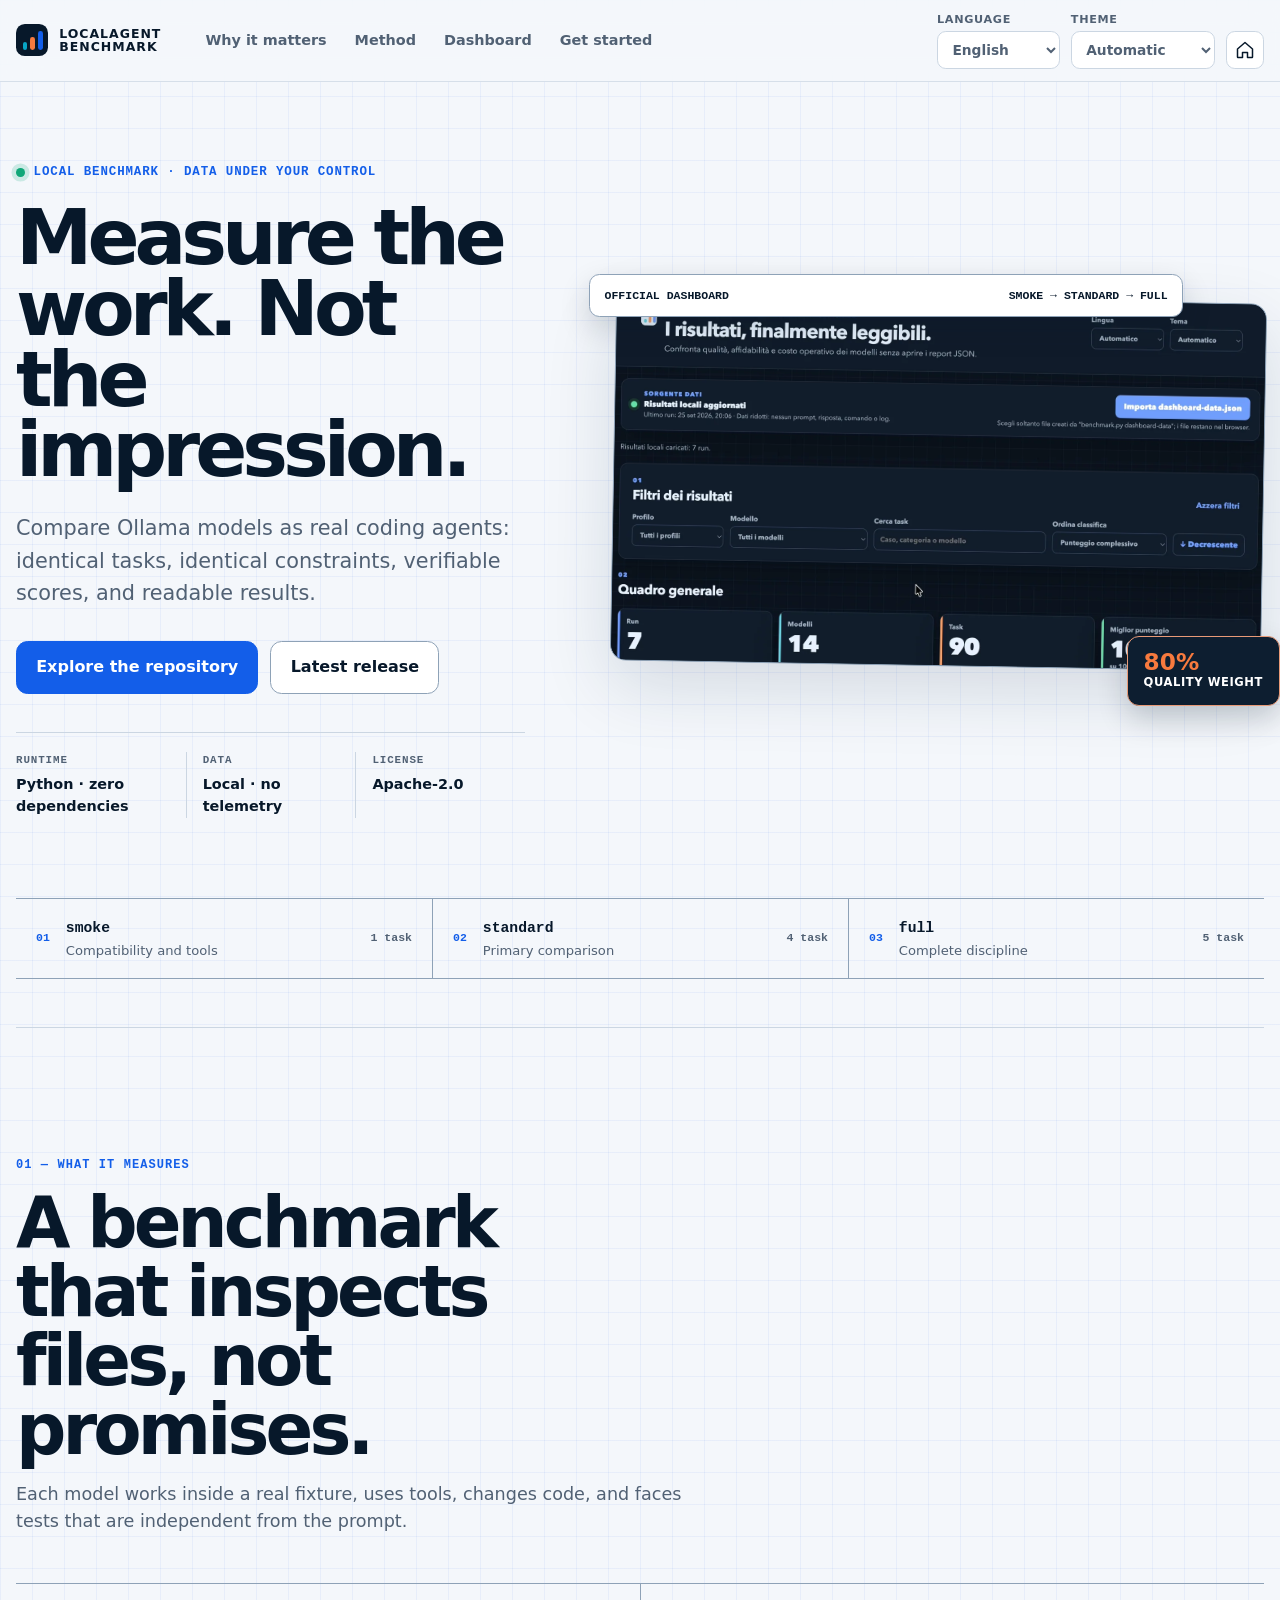
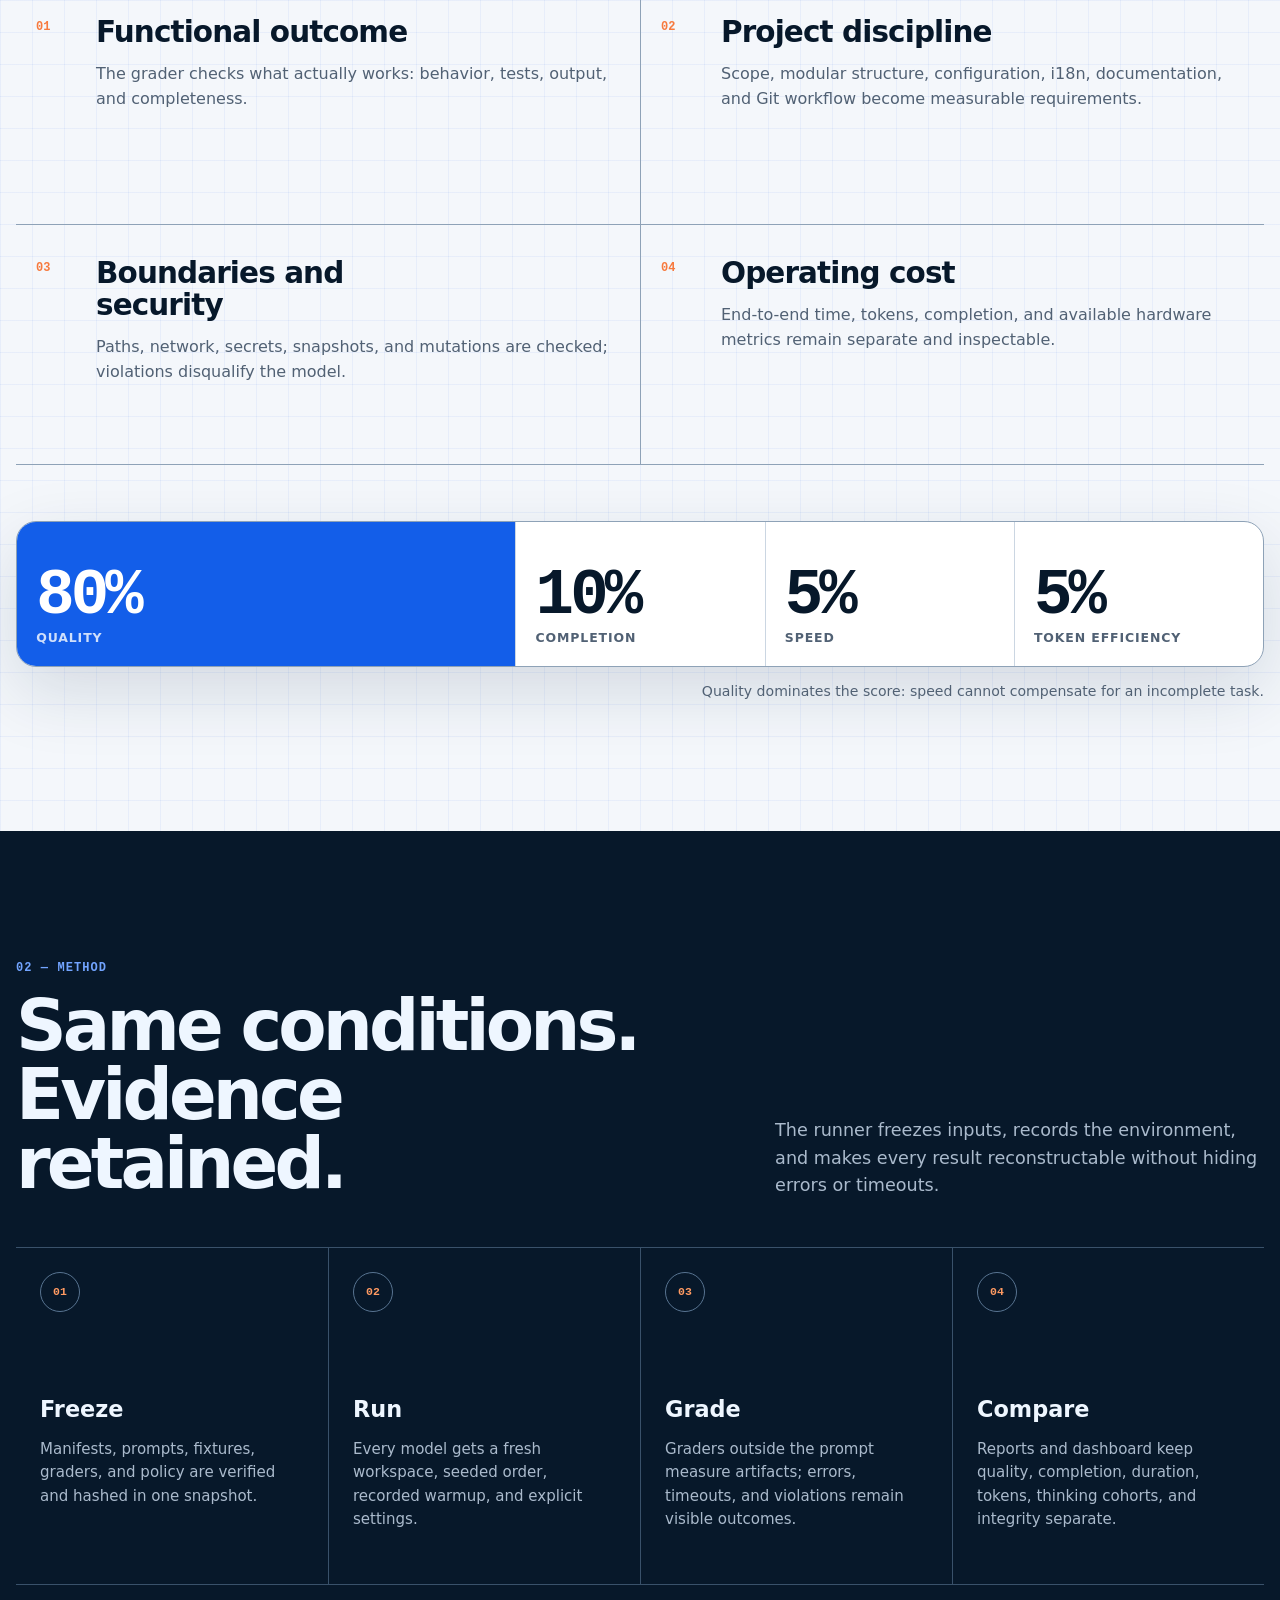
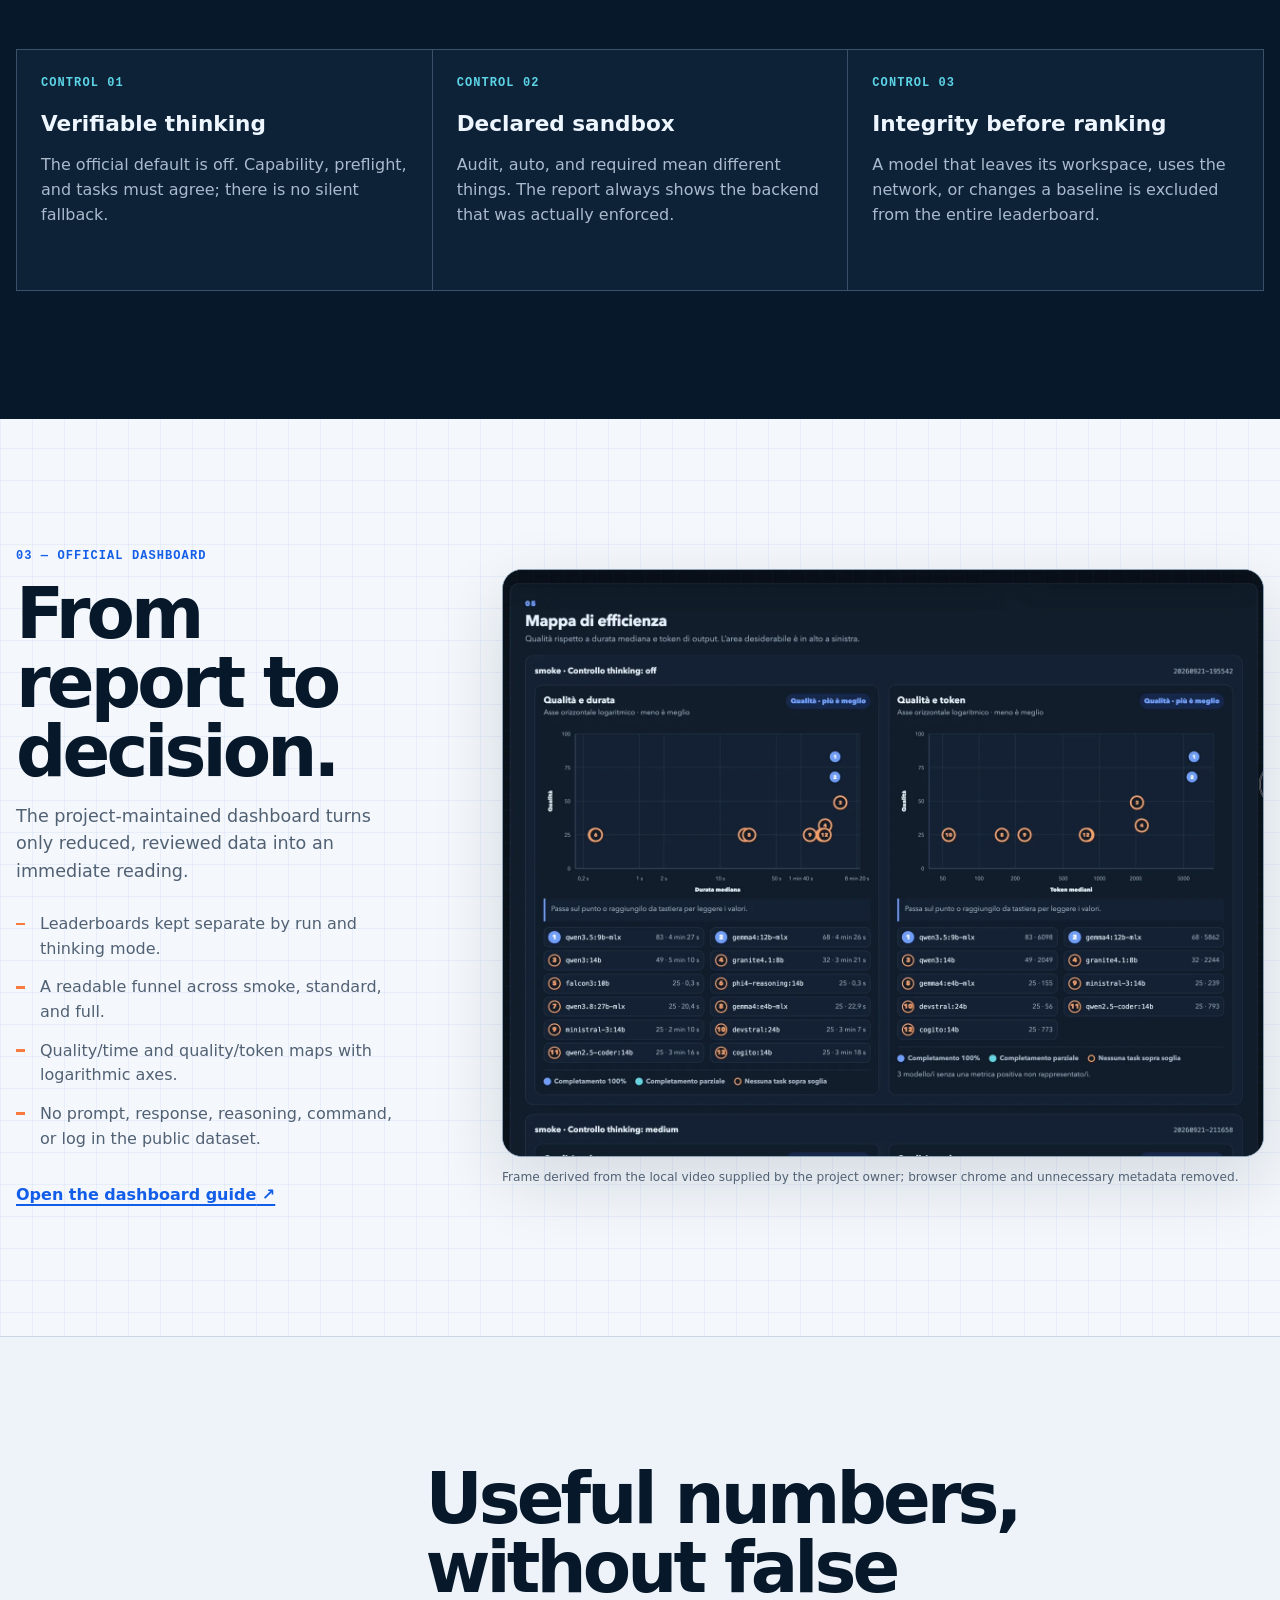
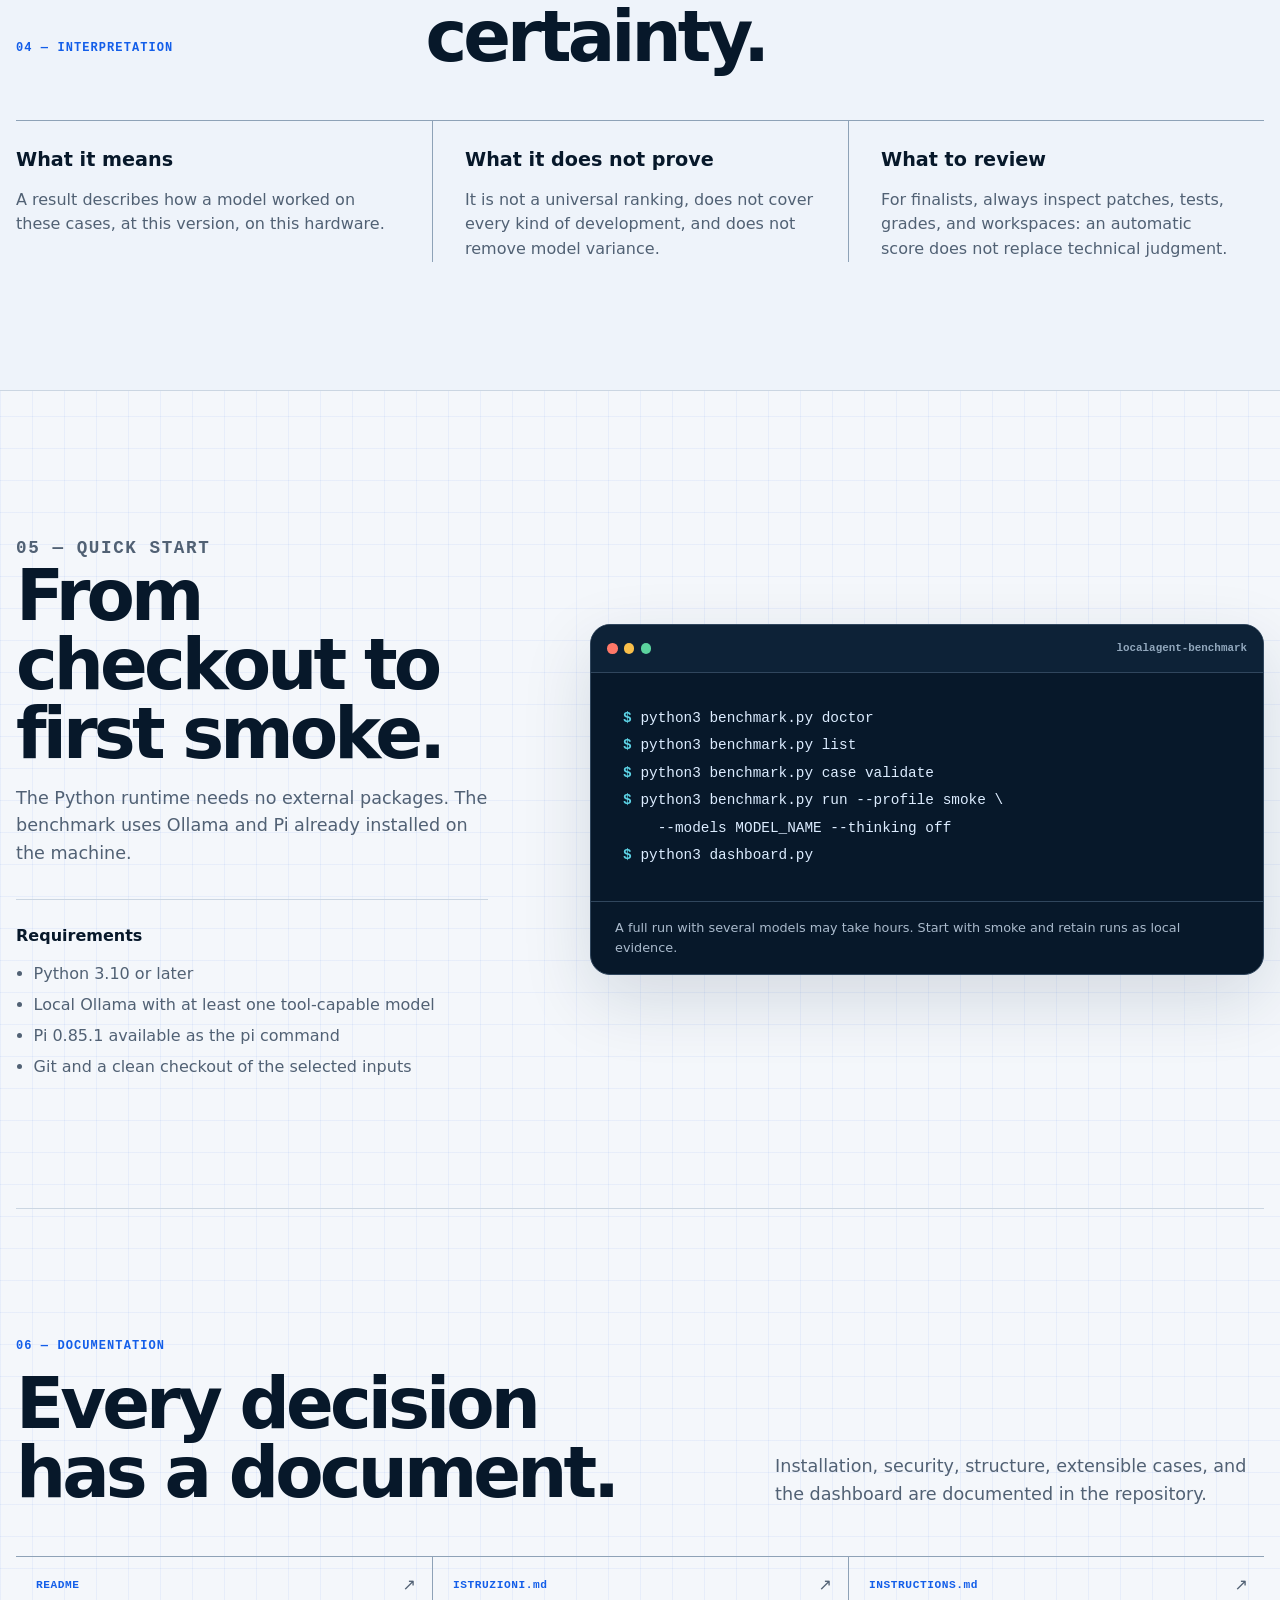
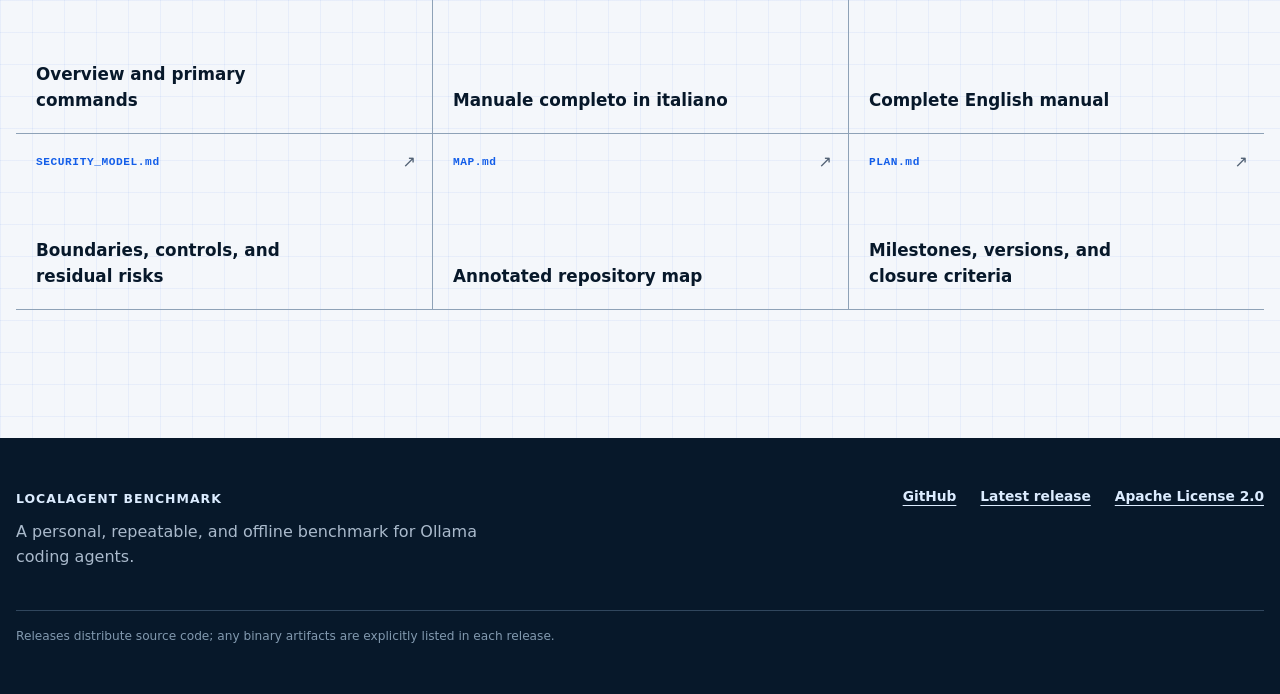
==== site/index.html @ 56c4a604 "feat: add bilingual project landing page" ====
<!doctype html>
<html lang="en" data-theme="light">
  <head>
    <meta charset="utf-8">
    <meta name="viewport" content="width=device-width, initial-scale=1">
    <meta http-equiv="Content-Security-Policy" content="default-src 'self'; script-src 'self'; style-src 'self'; img-src 'self' data:; font-src 'self'; connect-src 'none'; object-src 'none'; base-uri 'self'; form-action 'none'">
    <meta name="description" content="LocalAgent Benchmark compares local Ollama coding agents through reproducible, inspectable tasks." data-i18n-content="meta_description">
    <meta name="theme-color" content="#f4f7fb" media="(prefers-color-scheme: light)">
    <meta name="theme-color" content="#061321" media="(prefers-color-scheme: dark)">
    <meta property="og:type" content="website">
    <meta property="og:title" content="LocalAgent Benchmark">
    <meta property="og:description" content="A personal, repeatable and offline benchmark for local coding agents." data-i18n-content="meta_description">
    <meta property="og:url" content="https://gloutchov.github.io/LocalAgentBenchmark/">
    <meta name="twitter:card" content="summary">
    <meta name="twitter:title" content="LocalAgent Benchmark">
    <meta name="twitter:description" content="A personal, repeatable and offline benchmark for local coding agents." data-i18n-content="meta_description">
    <link rel="canonical" href="https://gloutchov.github.io/LocalAgentBenchmark/">
    <link rel="icon" href="assets/favicon.svg" type="image/svg+xml">
    <script src="js/theme-bootstrap.js"></script>
    <link rel="stylesheet" href="css/styles.css">
    <title>LocalAgent Benchmark</title>
  </head>
  <body>
    <a class="skip-link" href="#main" data-i18n="skip"></a>

    <header class="site-header" data-site-header>
      <a class="brand" href="#top" aria-label="LocalAgent Benchmark">
        <span class="brand-mark" aria-hidden="true"><i></i><i></i><i></i></span>
        <span class="brand-name">LocalAgent<br>Benchmark</span>
      </a>

      <button class="menu-toggle" type="button" aria-expanded="false" aria-controls="site-navigation" data-menu-toggle data-i18n-aria-label="menu_open">
        <span></span><span></span><span></span>
      </button>

      <div class="header-panel" id="site-navigation" data-header-panel>
        <nav class="primary-nav" aria-label="Primary" data-i18n-aria-label="nav_label">
          <a href="#why" data-i18n="nav_why"></a>
          <a href="#method" data-i18n="nav_method"></a>
          <a href="#dashboard" data-i18n="nav_dashboard"></a>
          <a href="#start" data-i18n="nav_start"></a>
        </nav>

        <div class="header-tools">
          <label class="compact-control">
            <span data-i18n="language"></span>
            <select data-language-select></select>
          </label>
          <label class="compact-control">
            <span data-i18n="theme"></span>
            <select data-theme-select></select>
          </label>
          <a class="home-link" href="https://glaucosilvestri.it" rel="noreferrer" data-i18n-aria-label="personal_site">
            <svg viewBox="0 0 24 24" aria-hidden="true">
              <path d="M3 10.8 12 3l9 7.8v9.7a.5.5 0 0 1-.5.5H15v-6H9v6H3.5a.5.5 0 0 1-.5-.5Z" fill="none" stroke="currentColor" stroke-width="1.8" stroke-linejoin="round"/>
            </svg>
          </a>
        </div>
      </div>
    </header>

    <main id="main">
      <section class="hero" id="top">
        <div class="hero-copy">
          <p class="eyebrow"><span class="status-dot"></span><span data-i18n="hero_eyebrow"></span></p>
          <h1 data-i18n="hero_title"></h1>
          <p class="hero-lede" data-i18n="hero_lede"></p>
          <div class="hero-actions">
            <a class="button button-primary" href="https://github.com/gloutchov/LocalAgentBenchmark" rel="noreferrer" data-i18n="cta_repository"></a>
            <a class="button button-secondary" href="https://github.com/gloutchov/LocalAgentBenchmark/releases/latest" rel="noreferrer" data-i18n="cta_release"></a>
          </div>
          <dl class="hero-facts">
            <div><dt data-i18n="fact_runtime_label"></dt><dd data-i18n="fact_runtime_value"></dd></div>
            <div><dt data-i18n="fact_data_label"></dt><dd data-i18n="fact_data_value"></dd></div>
            <div><dt data-i18n="fact_license_label"></dt><dd>Apache-2.0</dd></div>
          </dl>
        </div>

        <div class="hero-visual">
          <div class="visual-caption" aria-hidden="true">
            <span data-i18n="visual_live"></span>
            <span>smoke → standard → full</span>
          </div>
          <picture>
            <source srcset="assets/dashboard-overview.webp" type="image/webp">
            <img src="assets/dashboard-overview.png" width="1600" height="902" fetchpriority="high" data-i18n-alt="overview_alt">
          </picture>
          <div class="visual-score" aria-hidden="true"><strong>80%</strong><span data-i18n="visual_quality"></span></div>
        </div>

        <ol class="profile-rail" aria-label="Benchmark profiles" data-i18n-aria-label="profiles_label">
          <li>
            <span class="rail-index">01</span>
            <div><strong>smoke</strong><p data-i18n="smoke_short"></p></div>
            <span class="rail-meta">1 task</span>
          </li>
          <li>
            <span class="rail-index">02</span>
            <div><strong>standard</strong><p data-i18n="standard_short"></p></div>
            <span class="rail-meta">4 task</span>
          </li>
          <li>
            <span class="rail-index">03</span>
            <div><strong>full</strong><p data-i18n="full_short"></p></div>
            <span class="rail-meta">5 task</span>
          </li>
        </ol>
      </section>

      <section class="section section-measure" id="why">
        <div class="section-heading">
          <p class="section-index">01 — <span data-i18n="why_index"></span></p>
          <h2 data-i18n="why_title"></h2>
          <p data-i18n="why_intro"></p>
        </div>

        <div class="measure-grid">
          <article>
            <span class="measure-number">01</span>
            <h3 data-i18n="measure_function_title"></h3>
            <p data-i18n="measure_function_text"></p>
          </article>
          <article>
            <span class="measure-number">02</span>
            <h3 data-i18n="measure_discipline_title"></h3>
            <p data-i18n="measure_discipline_text"></p>
          </article>
          <article>
            <span class="measure-number">03</span>
            <h3 data-i18n="measure_security_title"></h3>
            <p data-i18n="measure_security_text"></p>
          </article>
          <article>
            <span class="measure-number">04</span>
            <h3 data-i18n="measure_cost_title"></h3>
            <p data-i18n="measure_cost_text"></p>
          </article>
        </div>

        <div class="score-formula" aria-label="Composite score formula" data-i18n-aria-label="score_formula_label">
          <div class="score-primary"><strong>80%</strong><span data-i18n="score_quality"></span></div>
          <div><strong>10%</strong><span data-i18n="score_completion"></span></div>
          <div><strong>5%</strong><span data-i18n="score_speed"></span></div>
          <div><strong>5%</strong><span data-i18n="score_tokens"></span></div>
        </div>
        <p class="formula-note" data-i18n="score_note"></p>
      </section>

      <section class="section section-method" id="method">
        <div class="section-heading heading-split">
          <div>
            <p class="section-index">02 — <span data-i18n="method_index"></span></p>
            <h2 data-i18n="method_title"></h2>
          </div>
          <p data-i18n="method_intro"></p>
        </div>

        <ol class="method-steps">
          <li>
            <span>01</span>
            <div><h3 data-i18n="method_snapshot_title"></h3><p data-i18n="method_snapshot_text"></p></div>
          </li>
          <li>
            <span>02</span>
            <div><h3 data-i18n="method_run_title"></h3><p data-i18n="method_run_text"></p></div>
          </li>
          <li>
            <span>03</span>
            <div><h3 data-i18n="method_grade_title"></h3><p data-i18n="method_grade_text"></p></div>
          </li>
          <li>
            <span>04</span>
            <div><h3 data-i18n="method_read_title"></h3><p data-i18n="method_read_text"></p></div>
          </li>
        </ol>

        <div class="control-band">
          <div>
            <p class="micro-label" data-i18n="control_thinking_label"></p>
            <h3 data-i18n="control_thinking_title"></h3>
            <p data-i18n="control_thinking_text"></p>
          </div>
          <div>
            <p class="micro-label" data-i18n="control_sandbox_label"></p>
            <h3 data-i18n="control_sandbox_title"></h3>
            <p data-i18n="control_sandbox_text"></p>
          </div>
          <div>
            <p class="micro-label" data-i18n="control_integrity_label"></p>
            <h3 data-i18n="control_integrity_title"></h3>
            <p data-i18n="control_integrity_text"></p>
          </div>
        </div>
      </section>

      <section class="section section-dashboard" id="dashboard">
        <div class="dashboard-copy">
          <p class="section-index">03 — <span data-i18n="dashboard_index"></span></p>
          <h2 data-i18n="dashboard_title"></h2>
          <p class="dashboard-intro" data-i18n="dashboard_intro"></p>
          <ul class="plain-list">
            <li data-i18n="dashboard_point_rank"></li>
            <li data-i18n="dashboard_point_funnel"></li>
            <li data-i18n="dashboard_point_map"></li>
            <li data-i18n="dashboard_point_privacy"></li>
          </ul>
          <a class="text-link" href="https://github.com/gloutchov/LocalAgentBenchmark/blob/main/QUICK-START_Dashboard.md" rel="noreferrer"><span data-i18n="dashboard_guide"></span><span aria-hidden="true"> ↗</span></a>
        </div>
        <figure class="dashboard-figure">
          <picture>
            <source srcset="assets/dashboard-efficiency.webp" type="image/webp">
            <img src="assets/dashboard-efficiency.png" width="1600" height="1234" loading="lazy" data-i18n-alt="efficiency_alt">
          </picture>
          <figcaption data-i18n="dashboard_caption"></figcaption>
        </figure>
      </section>

      <section class="section section-limits">
        <div>
          <p class="section-index">04 — <span data-i18n="limits_index"></span></p>
          <h2 data-i18n="limits_title"></h2>
        </div>
        <div class="limits-grid">
          <div>
            <h3 data-i18n="limits_means_title"></h3>
            <p data-i18n="limits_means_text"></p>
          </div>
          <div>
            <h3 data-i18n="limits_not_title"></h3>
            <p data-i18n="limits_not_text"></p>
          </div>
          <div>
            <h3 data-i18n="limits_review_title"></h3>
            <p data-i18n="limits_review_text"></p>
          </div>
        </div>
      </section>

      <section class="section section-start" id="start">
        <div class="start-copy">
          <p class="section-index">05 — <span data-i18n="start_index"></span></p>
          <h2 data-i18n="start_title"></h2>
          <p data-i18n="start_intro"></p>
          <div class="requirements">
            <h3 data-i18n="requirements_title"></h3>
            <ul>
              <li data-i18n="requirement_python"></li>
              <li data-i18n="requirement_ollama"></li>
              <li data-i18n="requirement_pi"></li>
              <li data-i18n="requirement_git"></li>
            </ul>
          </div>
        </div>

        <div class="terminal-panel" aria-label="Quick start commands" data-i18n-aria-label="quick_commands_label">
          <div class="terminal-bar"><span></span><span></span><span></span><strong>localagent-benchmark</strong></div>
          <pre><code><span class="prompt">$</span> python3 benchmark.py doctor
<span class="prompt">$</span> python3 benchmark.py list
<span class="prompt">$</span> python3 benchmark.py case validate
<span class="prompt">$</span> python3 benchmark.py run --profile smoke \
    --models MODEL_NAME --thinking off
<span class="prompt">$</span> python3 dashboard.py</code></pre>
          <p data-i18n="terminal_note"></p>
        </div>
      </section>

      <section class="section section-docs" id="docs">
        <div class="section-heading heading-split">
          <div>
            <p class="section-index">06 — <span data-i18n="docs_index"></span></p>
            <h2 data-i18n="docs_title"></h2>
          </div>
          <p data-i18n="docs_intro"></p>
        </div>
        <div class="docs-grid">
          <a href="https://github.com/gloutchov/LocalAgentBenchmark/blob/main/README.md" rel="noreferrer"><span>README</span><strong data-i18n="docs_overview"></strong><i aria-hidden="true">↗</i></a>
          <a href="https://github.com/gloutchov/LocalAgentBenchmark/blob/main/ISTRUZIONI.md" rel="noreferrer"><span>ISTRUZIONI.md</span><strong data-i18n="docs_manual_it"></strong><i aria-hidden="true">↗</i></a>
          <a href="https://github.com/gloutchov/LocalAgentBenchmark/blob/main/INSTRUCTIONS.md" rel="noreferrer"><span>INSTRUCTIONS.md</span><strong data-i18n="docs_manual_en"></strong><i aria-hidden="true">↗</i></a>
          <a href="https://github.com/gloutchov/LocalAgentBenchmark/blob/main/SECURITY_MODEL.md" rel="noreferrer"><span>SECURITY_MODEL.md</span><strong data-i18n="docs_security"></strong><i aria-hidden="true">↗</i></a>
          <a href="https://github.com/gloutchov/LocalAgentBenchmark/blob/main/MAP.md" rel="noreferrer"><span>MAP.md</span><strong data-i18n="docs_map"></strong><i aria-hidden="true">↗</i></a>
          <a href="https://github.com/gloutchov/LocalAgentBenchmark/blob/main/PLAN.md" rel="noreferrer"><span>PLAN.md</span><strong data-i18n="docs_plan"></strong><i aria-hidden="true">↗</i></a>
        </div>
      </section>
    </main>

    <footer class="site-footer">
      <div class="footer-main">
        <div>
          <span class="brand-name">LocalAgent Benchmark</span>
          <p data-i18n="footer_text"></p>
        </div>
        <div class="footer-actions">
          <a href="https://github.com/gloutchov/LocalAgentBenchmark" rel="noreferrer">GitHub</a>
          <a href="https://github.com/gloutchov/LocalAgentBenchmark/releases/latest" rel="noreferrer" data-i18n="footer_release"></a>
          <a href="https://github.com/gloutchov/LocalAgentBenchmark/blob/main/LICENSE" rel="noreferrer">Apache License 2.0</a>
        </div>
      </div>
      <p class="release-note" data-i18n="release_note"></p>
    </footer>
    </main>

    <script src="js/i18n.js" defer></script>
    <script src="js/preferences.js" defer></script>
    <script src="js/app.js" defer></script>
  </body>
</html>
---- site/css/styles.css ----
:root {
  color-scheme: light;
  --bg: #f4f7fb;
  --surface: #ffffff;
  --surface-raised: #eef3fa;
  --ink: #07182a;
  --muted: #516174;
  --line: #cbd6e2;
  --line-strong: #8ea2b7;
  --blue: #135ee9;
  --blue-dark: #0b3f9f;
  --cyan: #08a5c6;
  --orange: #f77a3e;
  --green: #10a778;
  --shadow: 0 24px 70px rgba(16, 41, 69, 0.14);
  --page: min(100% - 2rem, 88rem);
  --radius: 1.25rem;
  --font-sans: "Avenir Next", "Segoe UI Variable", "Segoe UI", system-ui, sans-serif;
  --font-mono: "SFMono-Regular", Consolas, "Liberation Mono", monospace;
}

:root[data-theme="dark"] {
  color-scheme: dark;
  --bg: #061321;
  --surface: #0d1e30;
  --surface-raised: #11273d;
  --ink: #eef6ff;
  --muted: #a8b8c9;
  --line: #273e56;
  --line-strong: #496783;
  --blue: #6b9fff;
  --blue-dark: #9ebcff;
  --cyan: #5dd3e6;
  --orange: #ff9a62;
  --green: #64d7ae;
  --shadow: 0 24px 70px rgba(0, 0, 0, 0.3);
}

* { box-sizing: border-box; }

html {
  min-width: 20rem;
  scroll-behavior: smooth;
  scroll-padding-top: 6rem;
  background: var(--bg);
}

body {
  margin: 0;
  color: var(--ink);
  background:
    linear-gradient(color-mix(in srgb, var(--blue) 6%, transparent) 1px, transparent 1px),
    linear-gradient(90deg, color-mix(in srgb, var(--blue) 6%, transparent) 1px, transparent 1px),
    var(--bg);
  background-size: 32px 32px;
  font-family: var(--font-sans);
  font-size: 1rem;
  line-height: 1.55;
}

a { color: inherit; }
button, select { color: inherit; font: inherit; }
img { display: block; max-width: 100%; }

:focus-visible {
  outline: 3px solid var(--orange);
  outline-offset: 4px;
}

.skip-link {
  position: fixed;
  z-index: 100;
  top: 0;
  left: 1rem;
  padding: 0.75rem 1rem;
  transform: translateY(-140%);
  border-radius: 0 0 0.6rem 0.6rem;
  color: #fff;
  background: #07182a;
  font-weight: 800;
}

.skip-link:focus { transform: translateY(0); }

.site-header {
  position: sticky;
  z-index: 50;
  top: 0;
  display: flex;
  align-items: center;
  gap: 2rem;
  width: 100%;
  min-height: 5rem;
  padding: 0.7rem max(1rem, calc((100% - 88rem) / 2));
  border-bottom: 1px solid color-mix(in srgb, var(--line) 72%, transparent);
  background: color-mix(in srgb, var(--bg) 88%, transparent);
  backdrop-filter: blur(18px);
}

.brand {
  display: inline-flex;
  align-items: center;
  gap: 0.7rem;
  flex: 0 0 auto;
  text-decoration: none;
}

.brand-mark {
  display: grid;
  grid-template-columns: repeat(3, 0.28rem);
  align-items: end;
  gap: 0.2rem;
  width: 2rem;
  height: 2rem;
  padding: 0.42rem;
  border-radius: 0.55rem;
  color: #fff;
  background: var(--ink);
}

:root[data-theme="dark"] .brand-mark { color: #07182a; background: var(--ink); }
.brand-mark i { display: block; border-radius: 0.15rem; background: var(--cyan); }
.brand-mark i:nth-child(1) { height: 38%; }
.brand-mark i:nth-child(2) { height: 68%; background: var(--orange); }
.brand-mark i:nth-child(3) { height: 100%; background: var(--blue); }

.brand-name {
  font-size: 0.78rem;
  font-weight: 900;
  letter-spacing: 0.08em;
  line-height: 1.08;
  text-transform: uppercase;
}

.header-panel {
  display: flex;
  align-items: center;
  justify-content: space-between;
  gap: 2rem;
  width: 100%;
}

.primary-nav { display: flex; align-items: center; gap: 0.25rem; }
.primary-nav a {
  padding: 0.65rem 0.75rem;
  border-radius: 0.55rem;
  color: var(--muted);
  font-size: 0.9rem;
  font-weight: 750;
  text-decoration: none;
}
.primary-nav a:hover, .primary-nav a[aria-current="true"] { color: var(--ink); background: var(--surface-raised); }

.header-tools { display: flex; align-items: end; gap: 0.65rem; }
.compact-control { display: grid; gap: 0.15rem; color: var(--muted); font-size: 0.7rem; font-weight: 800; letter-spacing: 0.06em; text-transform: uppercase; }
.compact-control select {
  min-height: 2.4rem;
  padding: 0.35rem 2rem 0.35rem 0.65rem;
  border: 1px solid var(--line);
  border-radius: 0.55rem;
  background: var(--surface);
  font-size: 0.86rem;
  font-weight: 700;
  text-transform: none;
}

.home-link {
  display: grid;
  place-items: center;
  width: 2.4rem;
  height: 2.4rem;
  border: 1px solid var(--line);
  border-radius: 0.55rem;
  background: var(--surface);
}
.home-link:hover { color: var(--blue); border-color: var(--blue); }
.home-link svg { width: 1.25rem; height: 1.25rem; }

.menu-toggle { display: none; }

main { overflow: hidden; }
.hero {
  display: grid;
  grid-template-columns: minmax(0, 0.86fr) minmax(30rem, 1.14fr);
  gap: clamp(2rem, 5vw, 5.5rem);
  width: var(--page);
  min-height: calc(100vh - 5rem);
  margin: 0 auto;
  padding: clamp(4rem, 9vh, 7.5rem) 0 3rem;
}

.hero-copy { align-self: center; }
.eyebrow {
  display: flex;
  align-items: center;
  gap: 0.55rem;
  margin: 0 0 1.35rem;
  color: var(--blue);
  font-family: var(--font-mono);
  font-size: 0.78rem;
  font-weight: 800;
  letter-spacing: 0.07em;
  text-transform: uppercase;
}
.status-dot { width: 0.55rem; height: 0.55rem; border-radius: 50%; background: var(--green); box-shadow: 0 0 0 0.28rem color-mix(in srgb, var(--green) 18%, transparent); }

h1 {
  max-width: 10ch;
  margin: 0;
  font-size: clamp(3.25rem, 6vw, 6.5rem);
  line-height: 0.92;
  letter-spacing: -0.065em;
}

.hero-lede {
  max-width: 37rem;
  margin: 1.65rem 0 0;
  color: var(--muted);
  font-size: clamp(1.08rem, 1.7vw, 1.3rem);
  line-height: 1.55;
}

.hero-actions { display: flex; flex-wrap: wrap; gap: 0.75rem; margin-top: 2rem; }
.button {
  display: inline-flex;
  align-items: center;
  justify-content: center;
  min-height: 3.25rem;
  padding: 0.8rem 1.2rem;
  border: 1px solid var(--line-strong);
  border-radius: 0.72rem;
  font-weight: 850;
  text-decoration: none;
}
.button-primary { color: #fff; border-color: var(--blue); background: var(--blue); }
.button-primary:hover { background: var(--blue-dark); }
.button-secondary { background: var(--surface); }
.button-secondary:hover { color: var(--blue); border-color: var(--blue); }

.hero-facts {
  display: grid;
  grid-template-columns: repeat(3, minmax(0, 1fr));
  gap: 0;
  margin: 2.4rem 0 0;
  padding: 1.2rem 0 0;
  border-top: 1px solid var(--line);
}
.hero-facts div { padding-right: 1rem; }
.hero-facts div + div { padding-left: 1rem; border-left: 1px solid var(--line); }
.hero-facts dt { margin-bottom: 0.25rem; color: var(--muted); font-family: var(--font-mono); font-size: 0.68rem; font-weight: 800; letter-spacing: 0.08em; text-transform: uppercase; }
.hero-facts dd { margin: 0; font-size: 0.9rem; font-weight: 750; }

.hero-visual {
  position: relative;
  align-self: center;
  min-width: 0;
  padding: 1.5rem 0 2.5rem 1.5rem;
}
.hero-visual::before {
  content: "";
  position: absolute;
  z-index: -1;
  inset: -2.5rem -16vw 0 20%;
  border-radius: 50% 0 0 50%;
  background: linear-gradient(135deg, color-mix(in srgb, var(--blue) 24%, transparent), color-mix(in srgb, var(--cyan) 10%, transparent) 46%, transparent 72%);
}
.hero-visual picture { display: block; overflow: hidden; border: 1px solid var(--line-strong); border-radius: 1rem; background: #081725; box-shadow: var(--shadow); transform: rotate(1deg); }
.hero-visual img { width: 100%; height: auto; }
.visual-caption {
  position: absolute;
  z-index: 2;
  top: 0;
  left: 0;
  display: flex;
  justify-content: space-between;
  gap: 1rem;
  width: min(88%, 40rem);
  padding: 0.72rem 0.9rem;
  border: 1px solid var(--line-strong);
  border-radius: 0.65rem;
  color: var(--ink);
  background: var(--surface);
  box-shadow: 0 12px 30px rgba(7, 24, 42, 0.16);
  font-family: var(--font-mono);
  font-size: 0.72rem;
  font-weight: 800;
  text-transform: uppercase;
}
.visual-score {
  position: absolute;
  right: -1rem;
  bottom: 0;
  display: grid;
  padding: 0.85rem 1rem;
  border: 1px solid color-mix(in srgb, var(--orange) 65%, var(--line));
  border-radius: 0.75rem;
  color: #fff;
  background: #0d1e30;
  box-shadow: 0 12px 30px rgba(7, 24, 42, 0.2);
}
.visual-score strong { color: var(--orange); font-size: 1.45rem; line-height: 1; }
.visual-score span { font-size: 0.72rem; font-weight: 800; letter-spacing: 0.05em; text-transform: uppercase; }

.profile-rail {
  grid-column: 1 / -1;
  display: grid;
  grid-template-columns: repeat(3, 1fr);
  margin: 1rem 0 0;
  padding: 0;
  border-top: 1px solid var(--line-strong);
  border-bottom: 1px solid var(--line-strong);
  list-style: none;
}
.profile-rail li { display: grid; grid-template-columns: auto 1fr auto; align-items: center; gap: 1rem; min-width: 0; padding: 1rem 1.25rem; }
.profile-rail li + li { border-left: 1px solid var(--line-strong); }
.rail-index, .rail-meta { color: var(--blue); font-family: var(--font-mono); font-size: 0.72rem; font-weight: 800; }
.profile-rail strong { font-family: var(--font-mono); font-size: 0.92rem; }
.profile-rail p { margin: 0.12rem 0 0; overflow: hidden; color: var(--muted); font-size: 0.82rem; text-overflow: ellipsis; white-space: nowrap; }
.rail-meta { color: var(--muted); white-space: nowrap; }

.section {
  width: var(--page);
  margin: 0 auto;
  padding: clamp(5.5rem, 10vw, 9rem) 0;
}

.section-heading { max-width: 58rem; margin-bottom: 3rem; }
.section-heading h2,
.dashboard-copy h2,
.section-limits h2,
.start-copy h2 {
  max-width: 13ch;
  margin: 0;
  font-size: clamp(2.6rem, 5.5vw, 5.5rem);
  line-height: 0.98;
  letter-spacing: -0.055em;
}
.section-heading > p:last-child,
.heading-split > p,
.dashboard-intro,
.start-copy > p {
  max-width: 44rem;
  margin: 1rem 0 0;
  color: var(--muted);
  font-size: 1.1rem;
}
.section-index,
.micro-label {
  margin: 0 0 0.9rem;
  color: var(--blue);
  font-family: var(--font-mono);
  font-size: 0.75rem;
  font-weight: 850;
  letter-spacing: 0.09em;
  text-transform: uppercase;
}
.heading-split { display: grid; grid-template-columns: minmax(0, 0.8fr) minmax(18rem, 0.55fr); align-items: end; gap: 3rem; max-width: none; }
.heading-split > p { margin-bottom: 0.45rem; }

.section-measure { border-top: 1px solid var(--line); }
.measure-grid { display: grid; grid-template-columns: repeat(2, 1fr); border-top: 1px solid var(--line-strong); border-bottom: 1px solid var(--line-strong); }
.measure-grid article { position: relative; min-height: 15rem; padding: 2rem 2rem 2rem 5rem; }
.measure-grid article:nth-child(even) { border-left: 1px solid var(--line-strong); }
.measure-grid article:nth-child(n + 3) { border-top: 1px solid var(--line-strong); }
.measure-number { position: absolute; top: 2.15rem; left: 1.25rem; color: var(--orange); font-family: var(--font-mono); font-size: 0.75rem; font-weight: 900; }
.measure-grid h3 { max-width: 18ch; margin: 0 0 0.85rem; font-size: clamp(1.4rem, 2.3vw, 2.2rem); line-height: 1.1; letter-spacing: -0.03em; }
.measure-grid p { max-width: 35rem; margin: 0; color: var(--muted); }

.score-formula { display: grid; grid-template-columns: 2fr repeat(3, 1fr); margin-top: 3.5rem; overflow: hidden; border: 1px solid var(--line-strong); border-radius: var(--radius); background: var(--surface); box-shadow: var(--shadow); }
.score-formula div { display: grid; align-content: end; min-height: 9rem; padding: 1.2rem; }
.score-formula div + div { border-left: 1px solid var(--line); }
.score-formula strong { display: block; font-family: var(--font-mono); font-size: clamp(2rem, 5vw, 4.7rem); line-height: 1; letter-spacing: -0.06em; }
.score-formula span { color: var(--muted); font-size: 0.78rem; font-weight: 850; letter-spacing: 0.07em; text-transform: uppercase; }
.score-formula .score-primary { color: #fff; background: var(--blue); }
.score-formula .score-primary span { color: rgba(255, 255, 255, 0.8); }
.formula-note { margin: 0.9rem 0 0; color: var(--muted); font-size: 0.88rem; text-align: right; }

.section-method { width: 100%; padding-right: max(1rem, calc((100% - 88rem) / 2)); padding-left: max(1rem, calc((100% - 88rem) / 2)); color: #eef6ff; background: #07182a; }
.section-method .section-heading > p,
.section-method .heading-split > p { color: #aabacc; }
.section-method .section-index { color: #72a4ff; }
.method-steps { display: grid; grid-template-columns: repeat(4, 1fr); margin: 0; padding: 0; border-top: 1px solid #39516a; border-bottom: 1px solid #39516a; list-style: none; }
.method-steps li { min-height: 21rem; padding: 1.5rem; }
.method-steps li + li { border-left: 1px solid #39516a; }
.method-steps > li > span { display: inline-grid; place-items: center; width: 2.5rem; height: 2.5rem; margin-bottom: 5rem; border: 1px solid #587491; border-radius: 50%; color: #ff9a62; font-family: var(--font-mono); font-size: 0.72rem; font-weight: 900; }
.method-steps h3 { margin: 0 0 0.7rem; font-size: 1.4rem; }
.method-steps p { margin: 0; color: #aabacc; font-size: 0.94rem; }
.control-band { display: grid; grid-template-columns: repeat(3, 1fr); gap: 1px; margin-top: 4rem; border: 1px solid #39516a; background: #39516a; }
.control-band > div { min-height: 15rem; padding: 1.5rem; background: #0d2237; }
.control-band .micro-label { color: #5dd3e6; }
.control-band h3 { margin: 0 0 0.8rem; font-size: 1.35rem; }
.control-band p:last-child { margin: 0; color: #aabacc; }

.section-dashboard { display: grid; grid-template-columns: minmax(18rem, 0.52fr) minmax(0, 1fr); align-items: center; gap: clamp(2.5rem, 7vw, 7rem); }
.dashboard-copy { position: sticky; top: 8rem; align-self: start; }
.dashboard-intro { margin-bottom: 1.7rem; }
.plain-list { display: grid; gap: 0.85rem; margin: 0 0 2rem; padding: 0; list-style: none; }
.plain-list li { position: relative; padding-left: 1.5rem; color: var(--muted); }
.plain-list li::before { content: ""; position: absolute; top: 0.65em; left: 0; width: 0.55rem; height: 0.18rem; background: var(--orange); }
.text-link { display: inline-block; color: var(--blue); font-weight: 850; text-decoration-thickness: 2px; text-underline-offset: 0.25rem; }
.dashboard-figure { margin: 0; }
.dashboard-figure picture { display: block; overflow: hidden; border: 1px solid var(--line-strong); border-radius: var(--radius); background: #07182a; box-shadow: var(--shadow); }
.dashboard-figure img { width: 100%; height: auto; }
.dashboard-figure figcaption { margin-top: 0.7rem; color: var(--muted); font-size: 0.76rem; }

.section-limits { width: 100%; padding-right: max(1rem, calc((100% - 88rem) / 2)); padding-left: max(1rem, calc((100% - 88rem) / 2)); border-top: 1px solid var(--line); border-bottom: 1px solid var(--line); background: var(--surface-raised); }
.section-limits > div:first-child { display: grid; grid-template-columns: 0.45fr 1fr; align-items: end; gap: 2rem; margin-bottom: 3rem; }
.limits-grid { display: grid; grid-template-columns: repeat(3, 1fr); border-top: 1px solid var(--line-strong); }
.limits-grid > div { padding: 1.5rem 2rem 0 0; }
.limits-grid > div + div { padding-left: 2rem; border-left: 1px solid var(--line-strong); }
.limits-grid h3 { margin: 0 0 0.8rem; font-size: 1.2rem; }
.limits-grid p { margin: 0; color: var(--muted); }

.section-start { display: grid; grid-template-columns: minmax(0, 0.7fr) minmax(28rem, 1fr); align-items: center; gap: clamp(3rem, 8vw, 8rem); }
.requirements { margin-top: 2rem; padding-top: 1.5rem; border-top: 1px solid var(--line); }
.requirements h3 { margin: 0 0 0.8rem; font-size: 1rem; }
.requirements ul { display: grid; gap: 0.4rem; margin: 0; padding-left: 1.1rem; color: var(--muted); }
.terminal-panel { overflow: hidden; border: 1px solid #30465d; border-radius: var(--radius); color: #dcecff; background: #07182a; box-shadow: var(--shadow); }
.terminal-bar { display: flex; align-items: center; gap: 0.4rem; min-height: 3rem; padding: 0 1rem; border-bottom: 1px solid #30465d; background: #0d2237; }
.terminal-bar span { width: 0.65rem; height: 0.65rem; border-radius: 50%; background: #ff7868; }
.terminal-bar span:nth-child(2) { background: #f9bf4a; }
.terminal-bar span:nth-child(3) { background: #5bd39e; }
.terminal-bar strong { margin-left: auto; color: #92a8bd; font-family: var(--font-mono); font-size: 0.68rem; font-weight: 700; }
.terminal-panel pre { margin: 0; padding: clamp(1.2rem, 4vw, 2rem); overflow: auto; font-family: var(--font-mono); font-size: clamp(0.75rem, 1.2vw, 0.9rem); line-height: 1.9; }
.terminal-panel code { font-family: inherit; }
.terminal-panel .prompt { color: #5dd3e6; font-weight: 900; }
.terminal-panel > p { margin: 0; padding: 1rem 1.5rem; border-top: 1px solid #30465d; color: #aabacc; font-size: 0.8rem; }

.section-docs { border-top: 1px solid var(--line); }
.docs-grid { display: grid; grid-template-columns: repeat(3, 1fr); border-top: 1px solid var(--line-strong); border-bottom: 1px solid var(--line-strong); }
.docs-grid a { position: relative; display: grid; min-height: 11rem; padding: 1.25rem 3rem 1.25rem 1.25rem; text-decoration: none; }
.docs-grid a:not(:nth-child(3n + 1)) { border-left: 1px solid var(--line-strong); }
.docs-grid a:nth-child(n + 4) { border-top: 1px solid var(--line-strong); }
.docs-grid a:hover { background: var(--surface); }
.docs-grid span { color: var(--blue); font-family: var(--font-mono); font-size: 0.7rem; font-weight: 850; letter-spacing: 0.05em; }
.docs-grid strong { align-self: end; max-width: 19rem; font-size: 1.05rem; }
.docs-grid i { position: absolute; top: 1rem; right: 1rem; color: var(--muted); font-style: normal; }

.site-footer { width: 100%; padding: 3rem max(1rem, calc((100% - 88rem) / 2)); color: #dcecff; background: #07182a; }
.footer-main { display: flex; justify-content: space-between; gap: 2rem; }
.footer-main p { max-width: 32rem; margin: 0.6rem 0 0; color: #aabacc; }
.footer-actions { display: flex; flex-wrap: wrap; align-items: start; justify-content: flex-end; gap: 1rem 1.5rem; }
.footer-actions a { color: #dcecff; font-size: 0.86rem; font-weight: 750; text-underline-offset: 0.25rem; }
.release-note { margin: 2.5rem 0 0; padding-top: 1rem; border-top: 1px solid #30465d; color: #8299af; font-size: 0.76rem; }

.error-page { min-height: 100vh; }
.error-shell { position: relative; display: grid; align-content: space-between; width: var(--page); min-height: 100vh; margin: 0 auto; padding: 2rem 0 clamp(4rem, 12vh, 9rem); }
.error-controls { position: absolute; top: 2rem; right: 0; display: flex; gap: 0.75rem; }
.error-copy { align-self: end; max-width: 50rem; }
.error-copy h1 { max-width: 11ch; }
.error-copy > p:not(.section-index) { max-width: 38rem; margin: 1.5rem 0 2rem; color: var(--muted); font-size: 1.15rem; }

@media (max-width: 70rem) {
  .site-header { align-items: center; }
  .menu-toggle {
    display: grid;
    place-content: center;
    gap: 0.24rem;
    width: 2.65rem;
    height: 2.65rem;
    margin-left: auto;
    border: 1px solid var(--line);
    border-radius: 0.6rem;
    background: var(--surface);
  }
  .menu-toggle span { display: block; width: 1.2rem; height: 2px; background: currentColor; }
  .header-panel {
    position: absolute;
    top: calc(100% + 1px);
    right: 1rem;
    display: none;
    width: min(28rem, calc(100% - 2rem));
    padding: 1rem;
    border: 1px solid var(--line);
    border-radius: 0 0 0.9rem 0.9rem;
    background: var(--surface);
    box-shadow: var(--shadow);
  }
  .header-panel[data-open="true"] { display: grid; gap: 1rem; }
  .primary-nav { display: grid; }
  .header-tools { display: grid; grid-template-columns: 1fr 1fr auto; align-items: end; }
  .compact-control select { width: 100%; }
  .hero { grid-template-columns: 1fr; min-height: auto; padding-top: 4rem; }
  .hero-copy { max-width: 48rem; }
  h1 { max-width: 12ch; }
  .hero-visual { width: min(100%, 58rem); margin: 0 auto; }
  .method-steps { grid-template-columns: repeat(2, 1fr); }
  .method-steps li:nth-child(3) { border-top: 1px solid #39516a; border-left: 0; }
  .method-steps li:nth-child(4) { border-top: 1px solid #39516a; }
  .method-steps > li > span { margin-bottom: 3rem; }
  .section-dashboard { grid-template-columns: 1fr; }
  .dashboard-copy { position: static; max-width: 46rem; }
  .section-start { grid-template-columns: 1fr; }
  .start-copy { max-width: 48rem; }
}

@media (max-width: 44rem) {
  .site-header { min-height: 4.5rem; }
  .brand-name { display: none; }
  .hero { gap: 2.5rem; width: min(100% - 1.25rem, 88rem); padding-top: 3rem; }
  h1 { font-size: clamp(3rem, 15vw, 4.6rem); }
  .hero-facts { grid-template-columns: 1fr; gap: 0.7rem; }
  .hero-facts div, .hero-facts div + div { padding: 0; border: 0; }
  .hero-visual { padding: 1.25rem 0 1.8rem; }
  .visual-caption { left: 0; width: 92%; }
  .visual-caption span:last-child { display: none; }
  .visual-score { right: 0; }
  .profile-rail { grid-template-columns: 1fr; }
  .profile-rail li + li { border-top: 1px solid var(--line-strong); border-left: 0; }
  .section { width: min(100% - 1.25rem, 88rem); padding: 5rem 0; }
  .heading-split { grid-template-columns: 1fr; gap: 0; }
  .measure-grid { grid-template-columns: 1fr; }
  .measure-grid article { min-height: 13rem; padding: 1.5rem 1.25rem 1.5rem 4rem; }
  .measure-grid article:nth-child(even) { border-left: 0; }
  .measure-grid article + article { border-top: 1px solid var(--line-strong); }
  .measure-number { top: 1.65rem; }
  .score-formula { grid-template-columns: 1fr 1fr; }
  .score-formula div { min-height: 7rem; }
  .score-formula div:nth-child(3) { border-top: 1px solid var(--line); border-left: 0; }
  .score-formula div:nth-child(4) { border-top: 1px solid var(--line); }
  .section-method,
  .section-limits { width: 100%; padding-right: 0.625rem; padding-left: 0.625rem; }
  .method-steps { grid-template-columns: 1fr; }
  .method-steps li { min-height: 0; }
  .method-steps li + li, .method-steps li:nth-child(3) { border-top: 1px solid #39516a; border-left: 0; }
  .method-steps > li > span { margin-bottom: 2rem; }
  .control-band { grid-template-columns: 1fr; }
  .control-band > div { min-height: 0; }
  .section-limits > div:first-child { grid-template-columns: 1fr; }
  .limits-grid { grid-template-columns: 1fr; }
  .limits-grid > div, .limits-grid > div + div { padding: 1.5rem 0; border-left: 0; }
  .limits-grid > div + div { border-top: 1px solid var(--line-strong); }
  .section-start { grid-template-columns: minmax(0, 1fr); }
  .terminal-panel { min-width: 0; }
  .docs-grid { grid-template-columns: 1fr; }
  .docs-grid a:not(:nth-child(3n + 1)), .docs-grid a:nth-child(n + 4) { border-left: 0; }
  .docs-grid a + a { border-top: 1px solid var(--line-strong); }
  .footer-main { display: grid; }
  .footer-actions { justify-content: start; }
  .error-shell { width: min(100% - 1.25rem, 88rem); }
  .error-controls { position: static; display: grid; grid-template-columns: 1fr 1fr; margin: 2rem 0; }
}

@media (prefers-reduced-motion: reduce) {
  html { scroll-behavior: auto; }
  *, *::before, *::after { animation-duration: 0.01ms !important; animation-iteration-count: 1 !important; transition-duration: 0.01ms !important; }
}
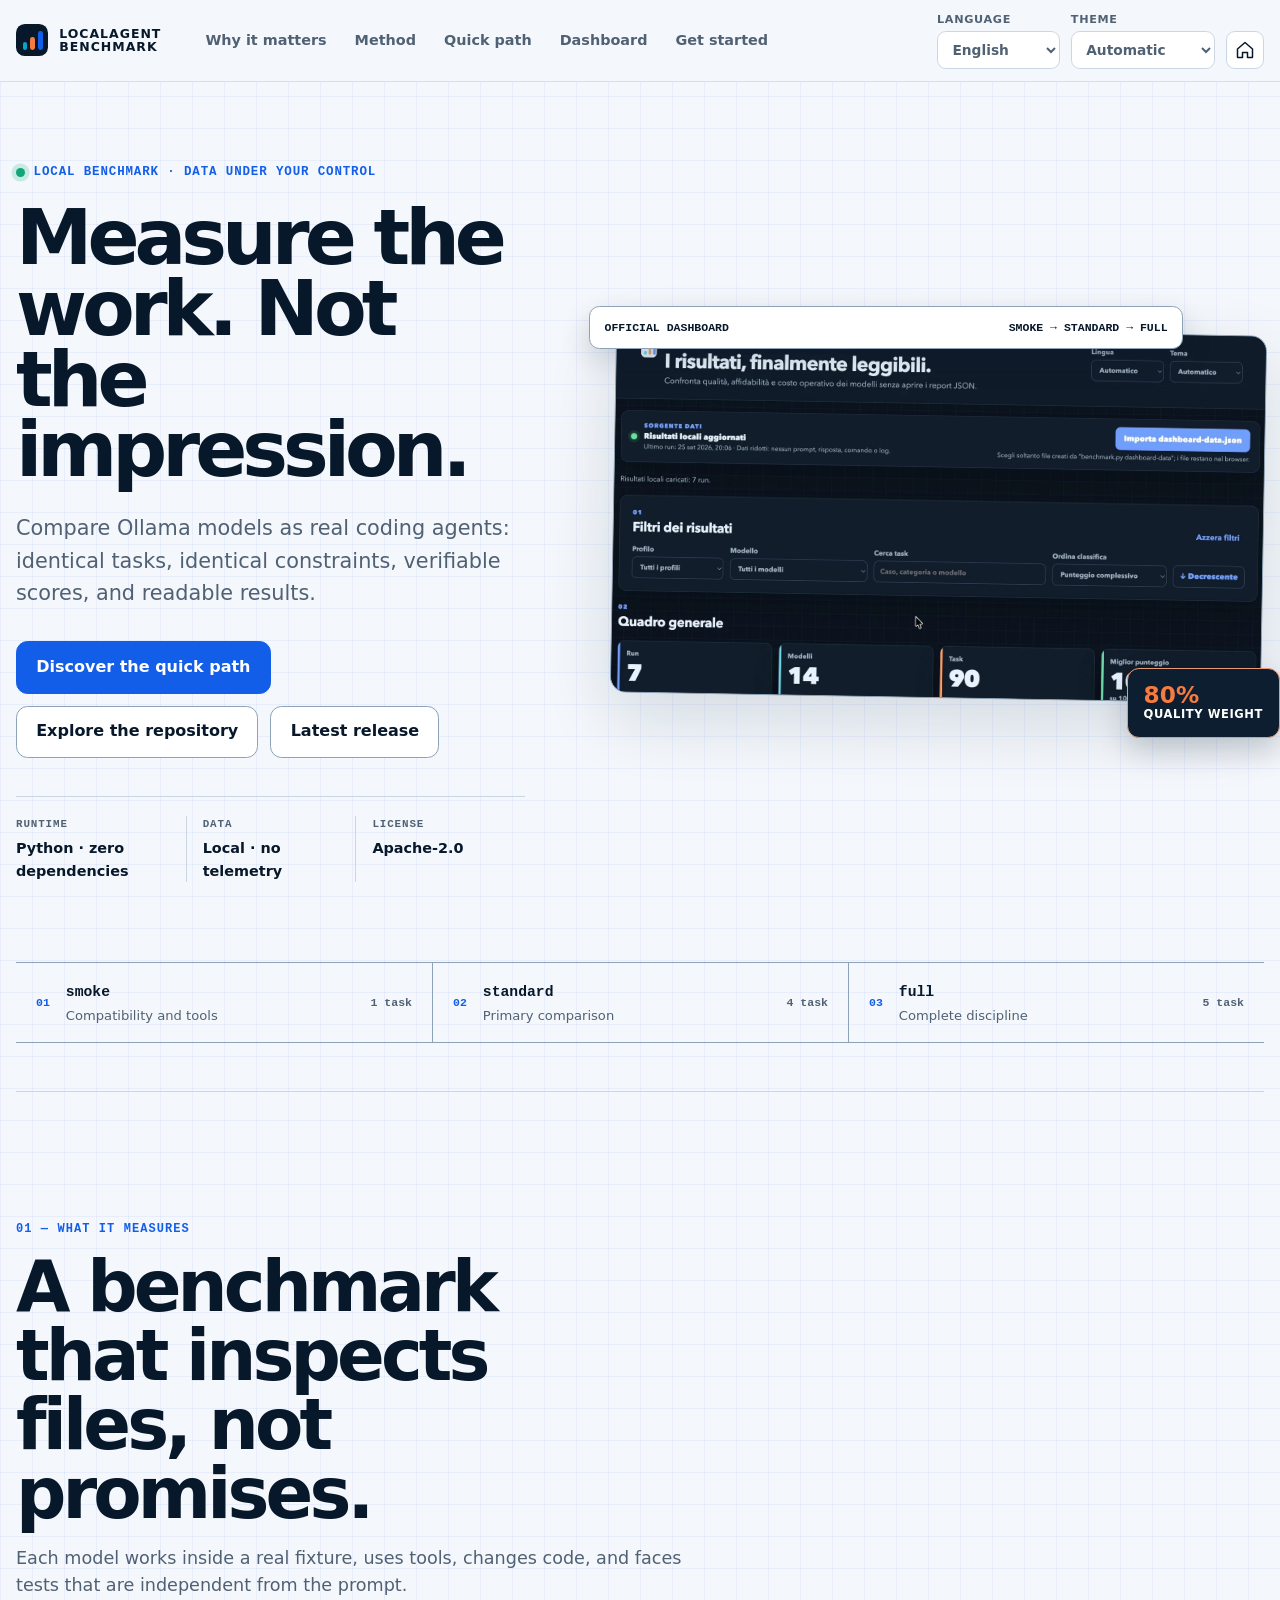
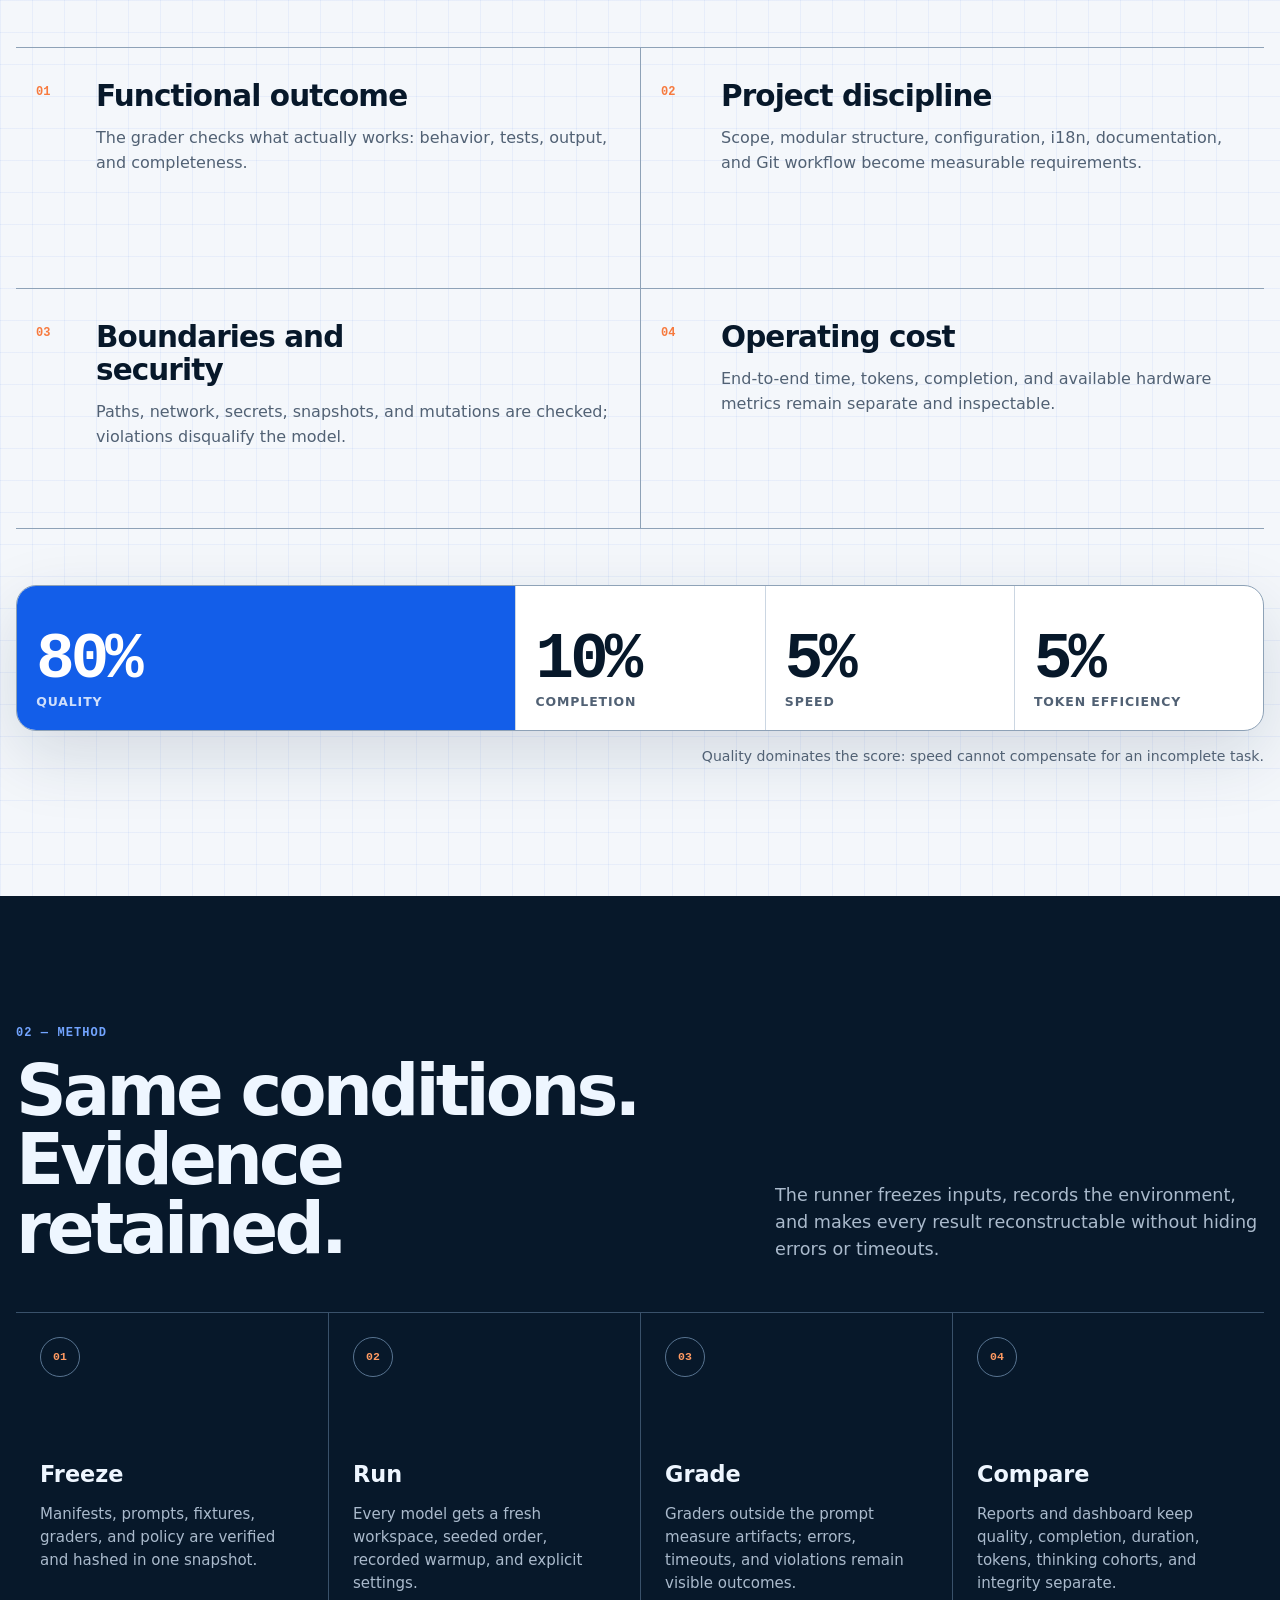
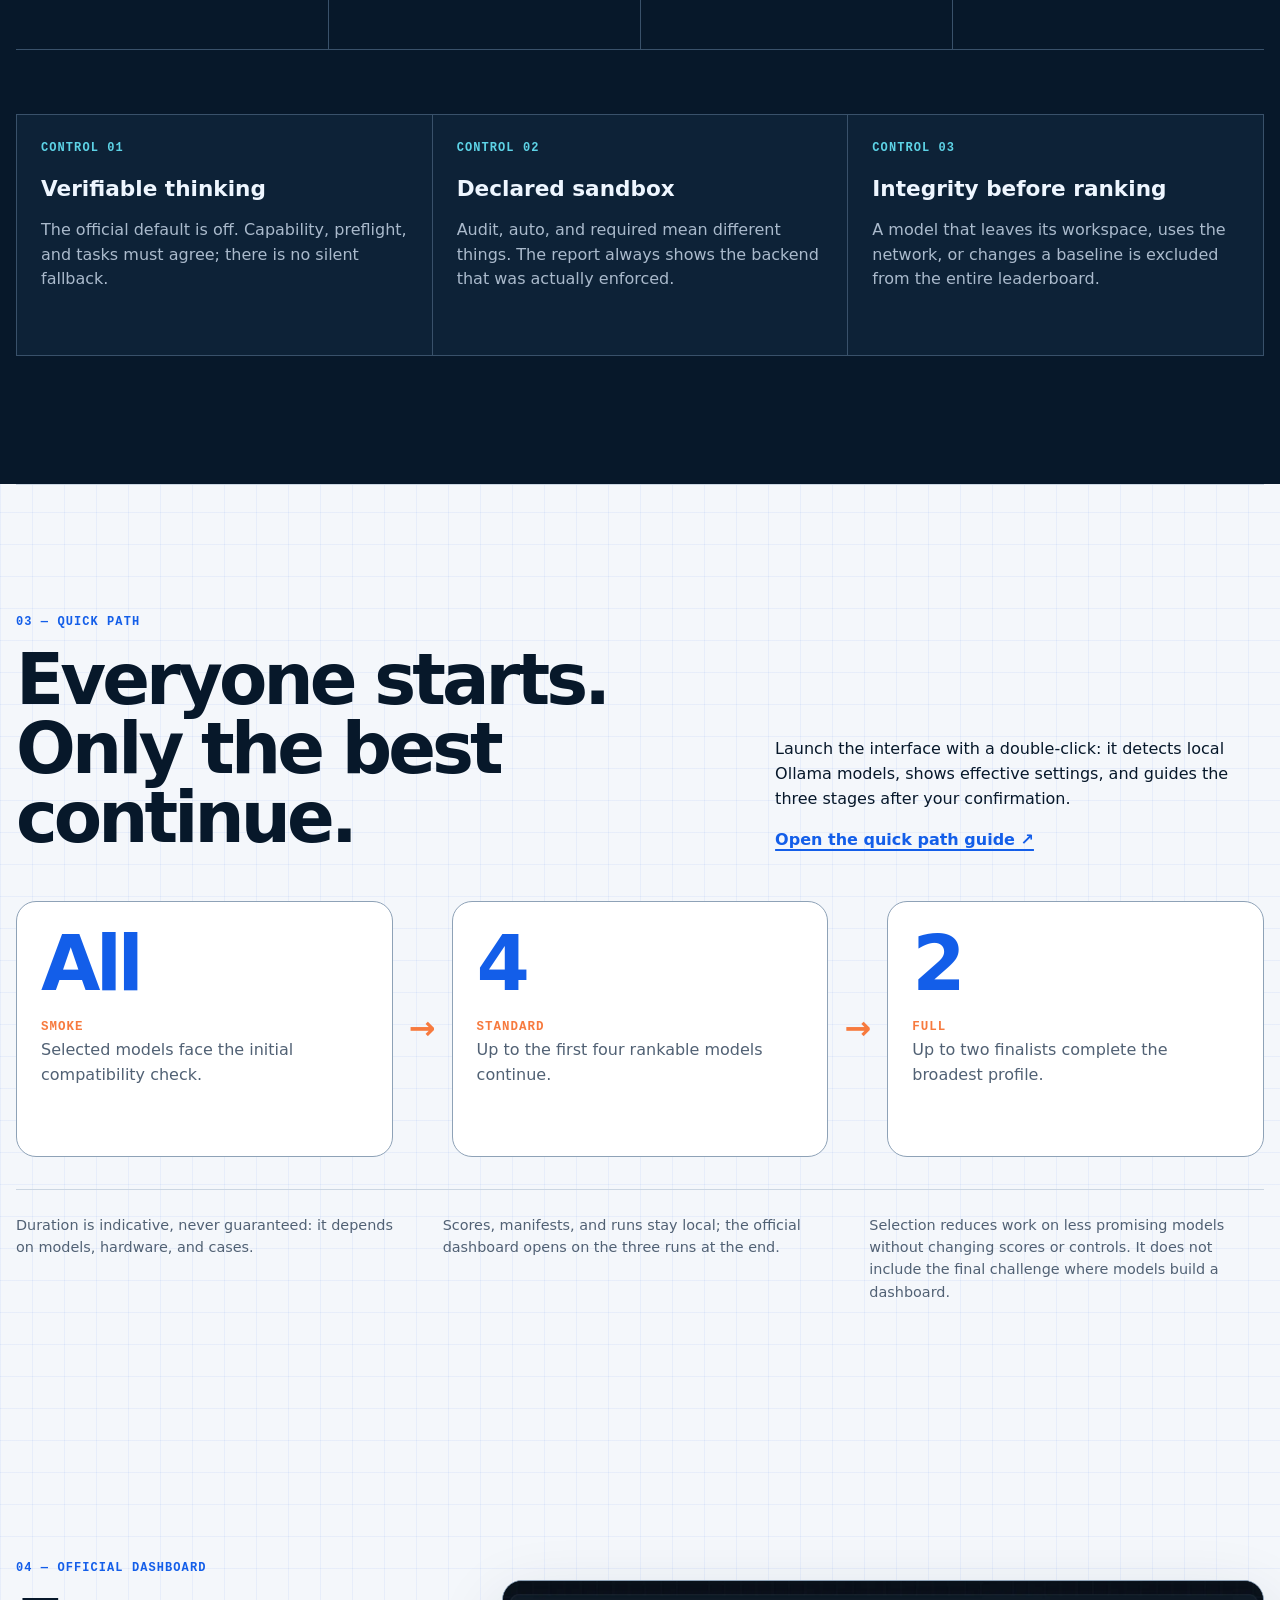
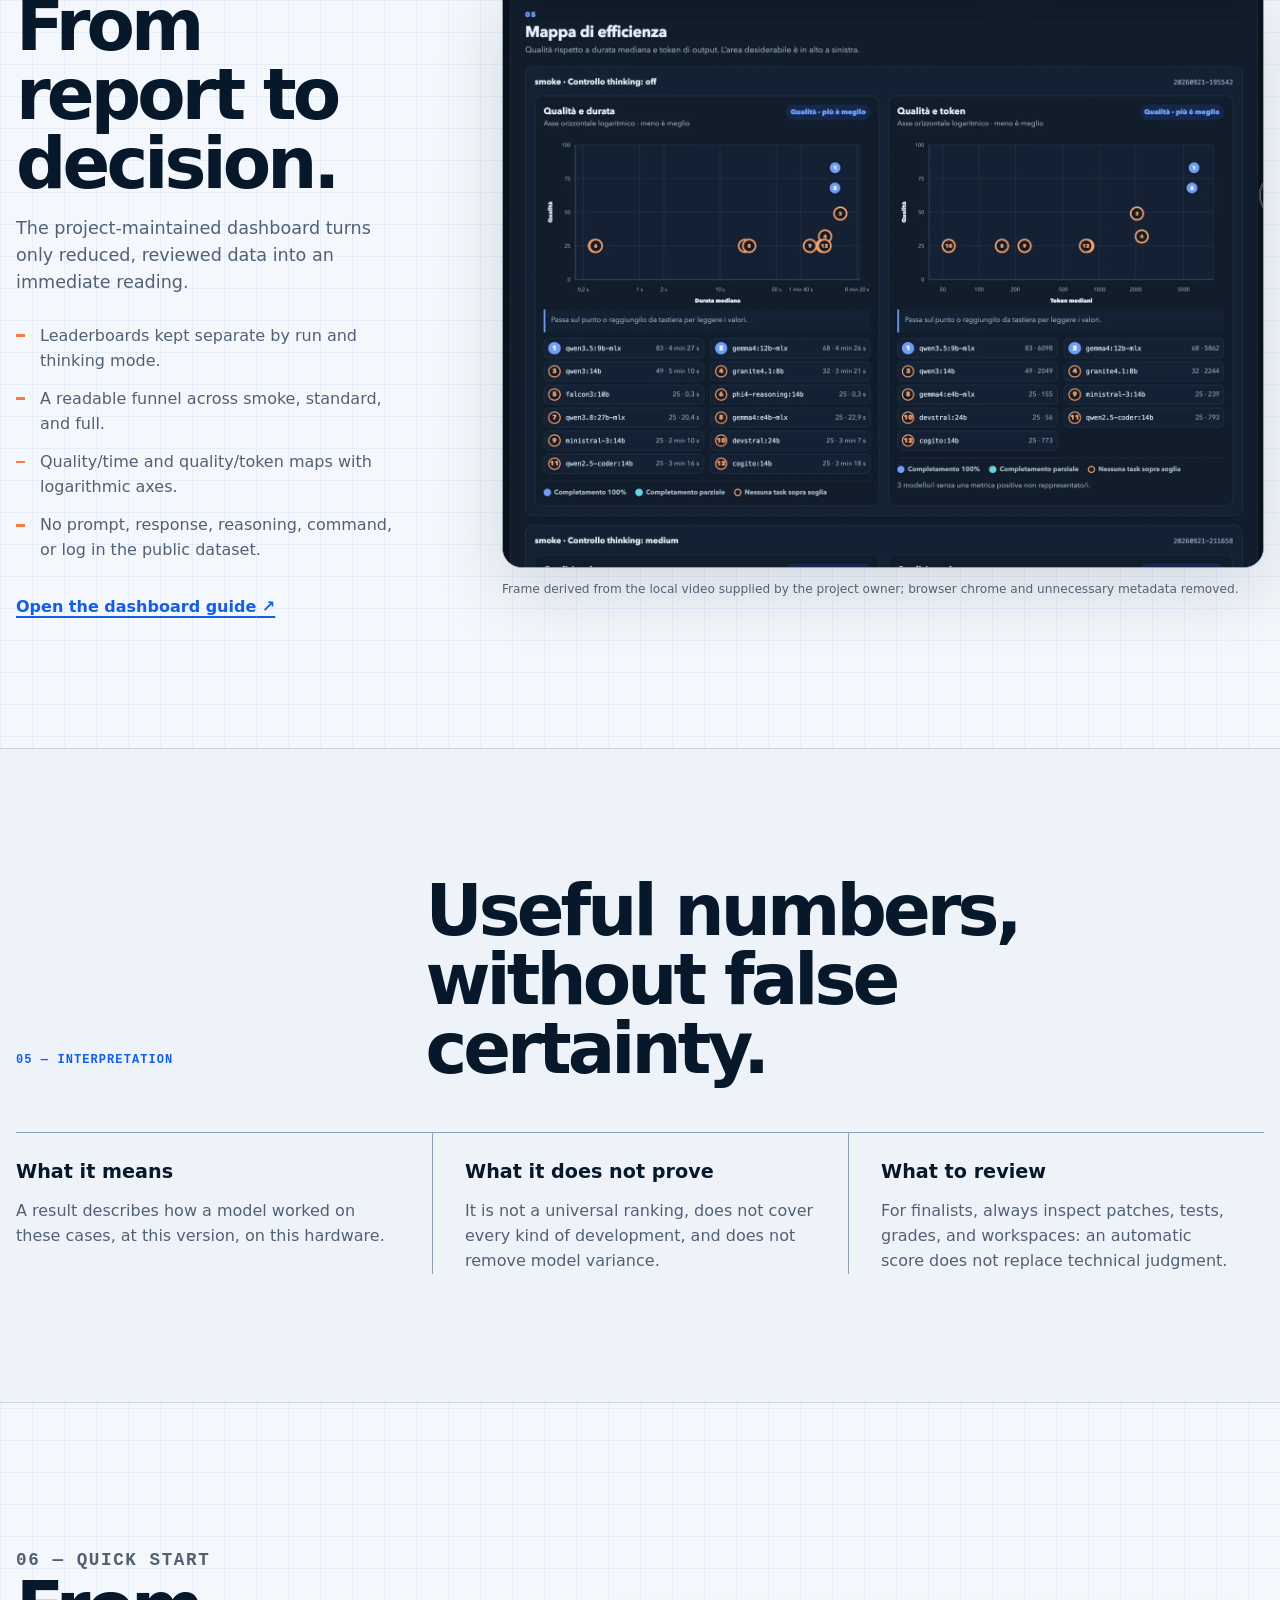
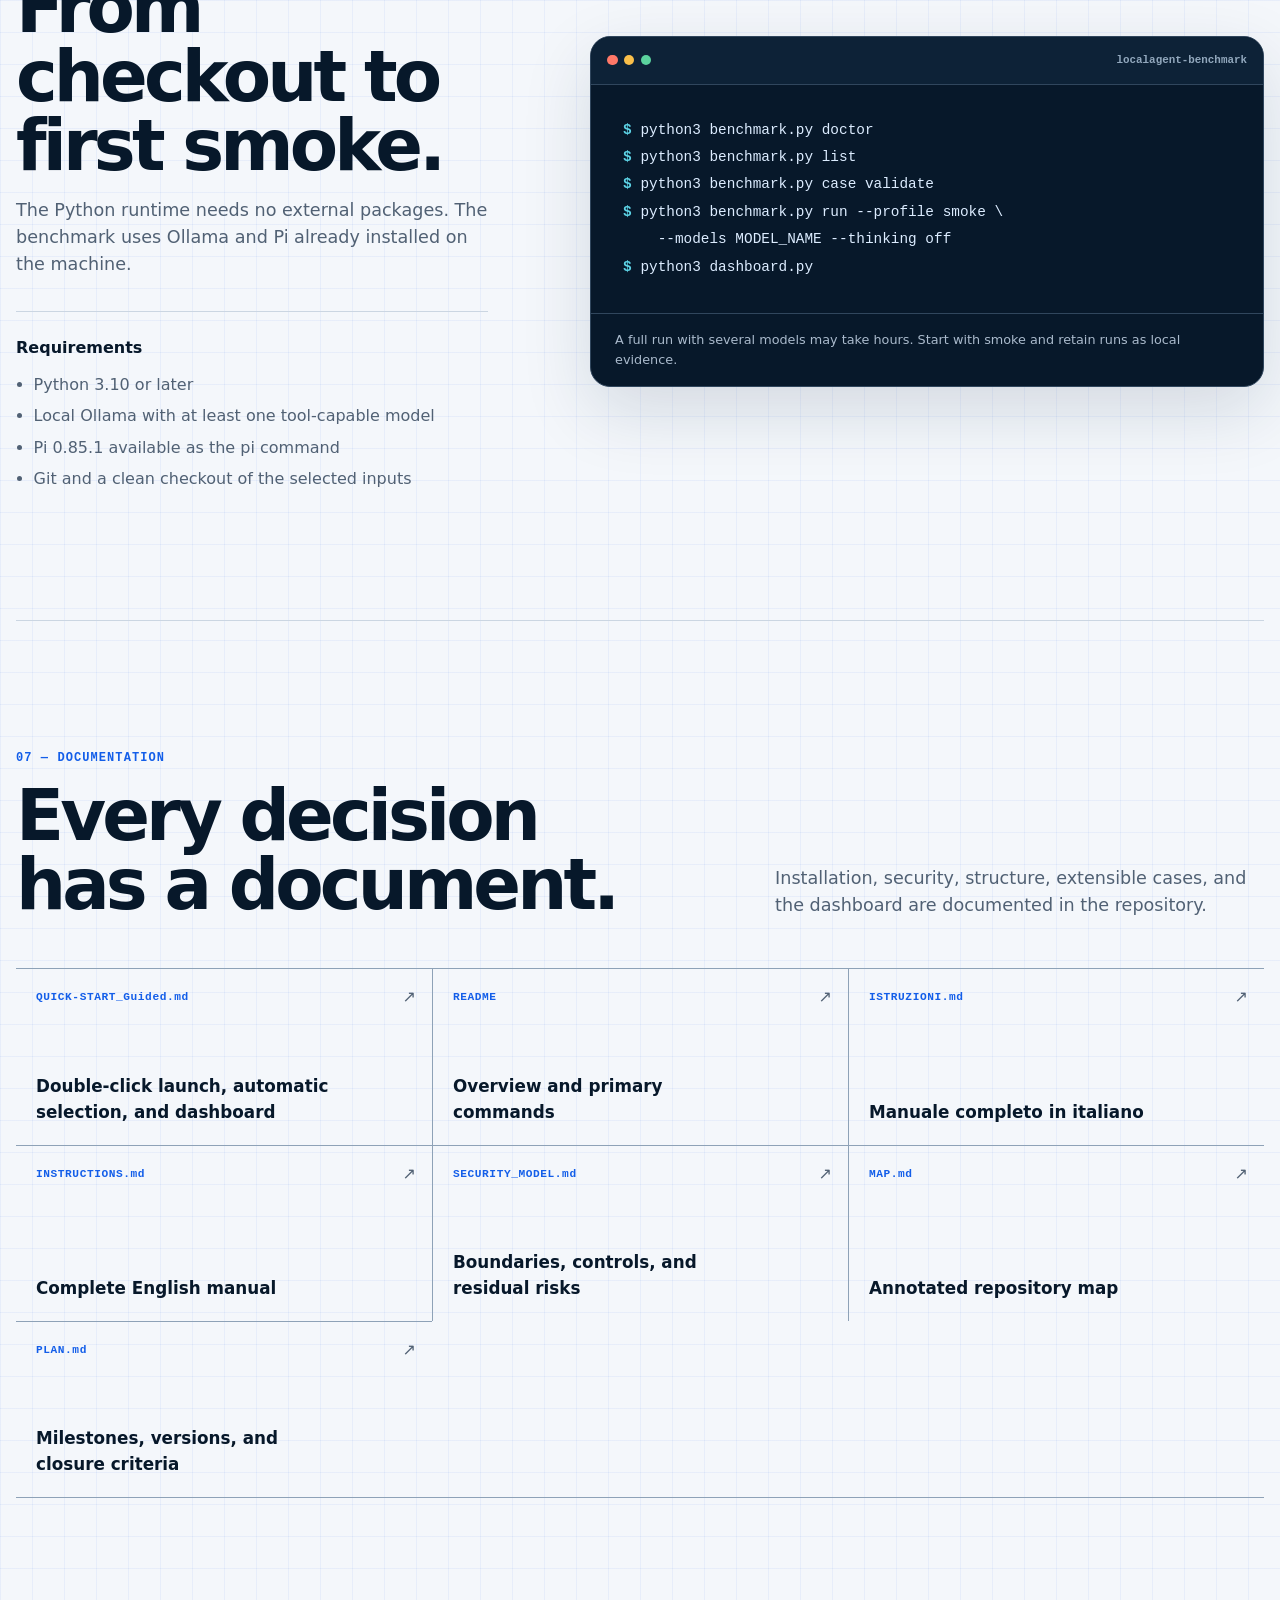
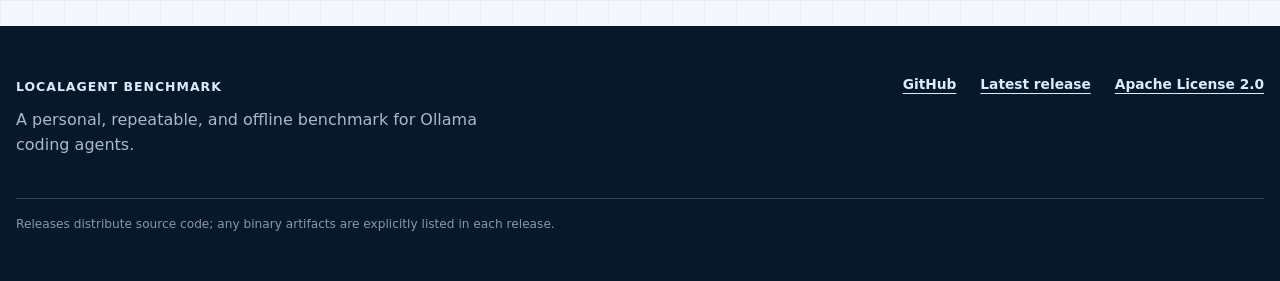
==== commit 6ea9f3d2: "feat: add guided benchmark funnel" ====
--- a/site/index.html
+++ b/site/index.html
@@ -37,6 +37,7 @@
         <nav class="primary-nav" aria-label="Primary" data-i18n-aria-label="nav_label">
           <a href="#why" data-i18n="nav_why"></a>
           <a href="#method" data-i18n="nav_method"></a>
+          <a href="#quick" data-i18n="nav_quick"></a>
           <a href="#dashboard" data-i18n="nav_dashboard"></a>
           <a href="#start" data-i18n="nav_start"></a>
         </nav>
@@ -66,7 +67,8 @@
           <h1 data-i18n="hero_title"></h1>
           <p class="hero-lede" data-i18n="hero_lede"></p>
           <div class="hero-actions">
-            <a class="button button-primary" href="https://github.com/gloutchov/LocalAgentBenchmark" rel="noreferrer" data-i18n="cta_repository"></a>
+            <a class="button button-primary" href="#quick" data-i18n="cta_quick"></a>
+            <a class="button button-secondary" href="https://github.com/gloutchov/LocalAgentBenchmark" rel="noreferrer" data-i18n="cta_repository"></a>
             <a class="button button-secondary" href="https://github.com/gloutchov/LocalAgentBenchmark/releases/latest" rel="noreferrer" data-i18n="cta_release"></a>
           </div>
           <dl class="hero-facts">
@@ -193,9 +195,34 @@
         </div>
       </section>
 
+      <section class="section section-quick" id="quick">
+        <div class="section-heading heading-split">
+          <div>
+            <p class="section-index">03 — <span data-i18n="quick_index"></span></p>
+            <h2 data-i18n="quick_title"></h2>
+          </div>
+          <div>
+            <p data-i18n="quick_intro"></p>
+            <a class="text-link" href="https://github.com/gloutchov/LocalAgentBenchmark/blob/main/QUICK-START_Guided.md" rel="noreferrer"><span data-i18n="quick_guide"></span><span aria-hidden="true"> ↗</span></a>
+          </div>
+        </div>
+        <ol class="quick-funnel" aria-label="All models to four to two" data-i18n-aria-label="quick_funnel_label">
+          <li><strong data-i18n="quick_all"></strong><span>smoke</span><p data-i18n="quick_all_text"></p></li>
+          <li class="quick-arrow" aria-hidden="true">→</li>
+          <li><strong>4</strong><span>standard</span><p data-i18n="quick_four_text"></p></li>
+          <li class="quick-arrow" aria-hidden="true">→</li>
+          <li><strong>2</strong><span>full</span><p data-i18n="quick_two_text"></p></li>
+        </ol>
+        <div class="quick-notes">
+          <p data-i18n="quick_duration"></p>
+          <p data-i18n="quick_local"></p>
+          <p data-i18n="quick_no_showcase"></p>
+        </div>
+      </section>
+
       <section class="section section-dashboard" id="dashboard">
         <div class="dashboard-copy">
-          <p class="section-index">03 — <span data-i18n="dashboard_index"></span></p>
+          <p class="section-index">04 — <span data-i18n="dashboard_index"></span></p>
           <h2 data-i18n="dashboard_title"></h2>
           <p class="dashboard-intro" data-i18n="dashboard_intro"></p>
           <ul class="plain-list">
@@ -217,7 +244,7 @@
 
       <section class="section section-limits">
         <div>
-          <p class="section-index">04 — <span data-i18n="limits_index"></span></p>
+          <p class="section-index">05 — <span data-i18n="limits_index"></span></p>
           <h2 data-i18n="limits_title"></h2>
         </div>
         <div class="limits-grid">
@@ -238,7 +265,7 @@
 
       <section class="section section-start" id="start">
         <div class="start-copy">
-          <p class="section-index">05 — <span data-i18n="start_index"></span></p>
+          <p class="section-index">06 — <span data-i18n="start_index"></span></p>
           <h2 data-i18n="start_title"></h2>
           <p data-i18n="start_intro"></p>
           <div class="requirements">
@@ -267,12 +294,13 @@
       <section class="section section-docs" id="docs">
         <div class="section-heading heading-split">
           <div>
-            <p class="section-index">06 — <span data-i18n="docs_index"></span></p>
+            <p class="section-index">07 — <span data-i18n="docs_index"></span></p>
             <h2 data-i18n="docs_title"></h2>
           </div>
           <p data-i18n="docs_intro"></p>
         </div>
         <div class="docs-grid">
+          <a href="https://github.com/gloutchov/LocalAgentBenchmark/blob/main/QUICK-START_Guided.md" rel="noreferrer"><span>QUICK-START_Guided.md</span><strong data-i18n="docs_guided"></strong><i aria-hidden="true">↗</i></a>
           <a href="https://github.com/gloutchov/LocalAgentBenchmark/blob/main/README.md" rel="noreferrer"><span>README</span><strong data-i18n="docs_overview"></strong><i aria-hidden="true">↗</i></a>
           <a href="https://github.com/gloutchov/LocalAgentBenchmark/blob/main/ISTRUZIONI.md" rel="noreferrer"><span>ISTRUZIONI.md</span><strong data-i18n="docs_manual_it"></strong><i aria-hidden="true">↗</i></a>
           <a href="https://github.com/gloutchov/LocalAgentBenchmark/blob/main/INSTRUCTIONS.md" rel="noreferrer"><span>INSTRUCTIONS.md</span><strong data-i18n="docs_manual_en"></strong><i aria-hidden="true">↗</i></a>
@@ -297,7 +325,6 @@
       </div>
       <p class="release-note" data-i18n="release_note"></p>
     </footer>
-    </main>
 
     <script src="js/i18n.js" defer></script>
     <script src="js/preferences.js" defer></script>
--- a/site/css/styles.css
+++ b/site/css/styles.css
@@ -390,6 +390,24 @@
 .control-band .micro-label { color: #5dd3e6; }
 .control-band h3 { margin: 0 0 0.8rem; font-size: 1.35rem; }
 .control-band p:last-child { margin: 0; color: #aabacc; }
+
+.section-quick { border-top: 1px solid var(--line); }
+.section-quick .heading-split > div:last-child > p { margin-top: 0; }
+.quick-funnel {
+  display: grid;
+  grid-template-columns: minmax(0, 1fr) auto minmax(0, 1fr) auto minmax(0, 1fr);
+  align-items: stretch;
+  margin: 0;
+  padding: 0;
+  list-style: none;
+}
+.quick-funnel li:not(.quick-arrow) { display: grid; align-content: start; min-height: 16rem; padding: 1.5rem; border: 1px solid var(--line-strong); border-radius: var(--radius); background: var(--surface); }
+.quick-funnel strong { color: var(--blue); font-size: clamp(3rem, 6vw, 5.5rem); line-height: 1; letter-spacing: -0.06em; }
+.quick-funnel span { margin-top: 1rem; color: var(--orange); font-family: var(--font-mono); font-size: 0.78rem; font-weight: 900; letter-spacing: 0.08em; text-transform: uppercase; }
+.quick-funnel p { margin: auto 0 0; color: var(--muted); }
+.quick-funnel .quick-arrow { display: grid; place-items: center; padding: 0 1rem; color: var(--orange); font-size: 2rem; font-weight: 900; }
+.quick-notes { display: grid; grid-template-columns: repeat(3, 1fr); gap: 2rem; margin-top: 2rem; padding-top: 1.5rem; border-top: 1px solid var(--line); }
+.quick-notes p { margin: 0; color: var(--muted); font-size: 0.9rem; }
 
 .section-dashboard { display: grid; grid-template-columns: minmax(18rem, 0.52fr) minmax(0, 1fr); align-items: center; gap: clamp(2.5rem, 7vw, 7rem); }
 .dashboard-copy { position: sticky; top: 8rem; align-self: start; }
@@ -489,6 +507,7 @@
   .method-steps li:nth-child(4) { border-top: 1px solid #39516a; }
   .method-steps > li > span { margin-bottom: 3rem; }
   .section-dashboard { grid-template-columns: 1fr; }
+  .quick-funnel .quick-arrow { padding: 0 0.5rem; }
   .dashboard-copy { position: static; max-width: 46rem; }
   .section-start { grid-template-columns: 1fr; }
   .start-copy { max-width: 48rem; }
@@ -526,6 +545,10 @@
   .method-steps > li > span { margin-bottom: 2rem; }
   .control-band { grid-template-columns: 1fr; }
   .control-band > div { min-height: 0; }
+  .quick-funnel { grid-template-columns: 1fr; gap: 0.6rem; }
+  .quick-funnel li:not(.quick-arrow) { min-height: 12rem; }
+  .quick-funnel .quick-arrow { transform: rotate(90deg); padding: 0; }
+  .quick-notes { grid-template-columns: 1fr; gap: 1rem; }
   .section-limits > div:first-child { grid-template-columns: 1fr; }
   .limits-grid { grid-template-columns: 1fr; }
   .limits-grid > div, .limits-grid > div + div { padding: 1.5rem 0; border-left: 0; }
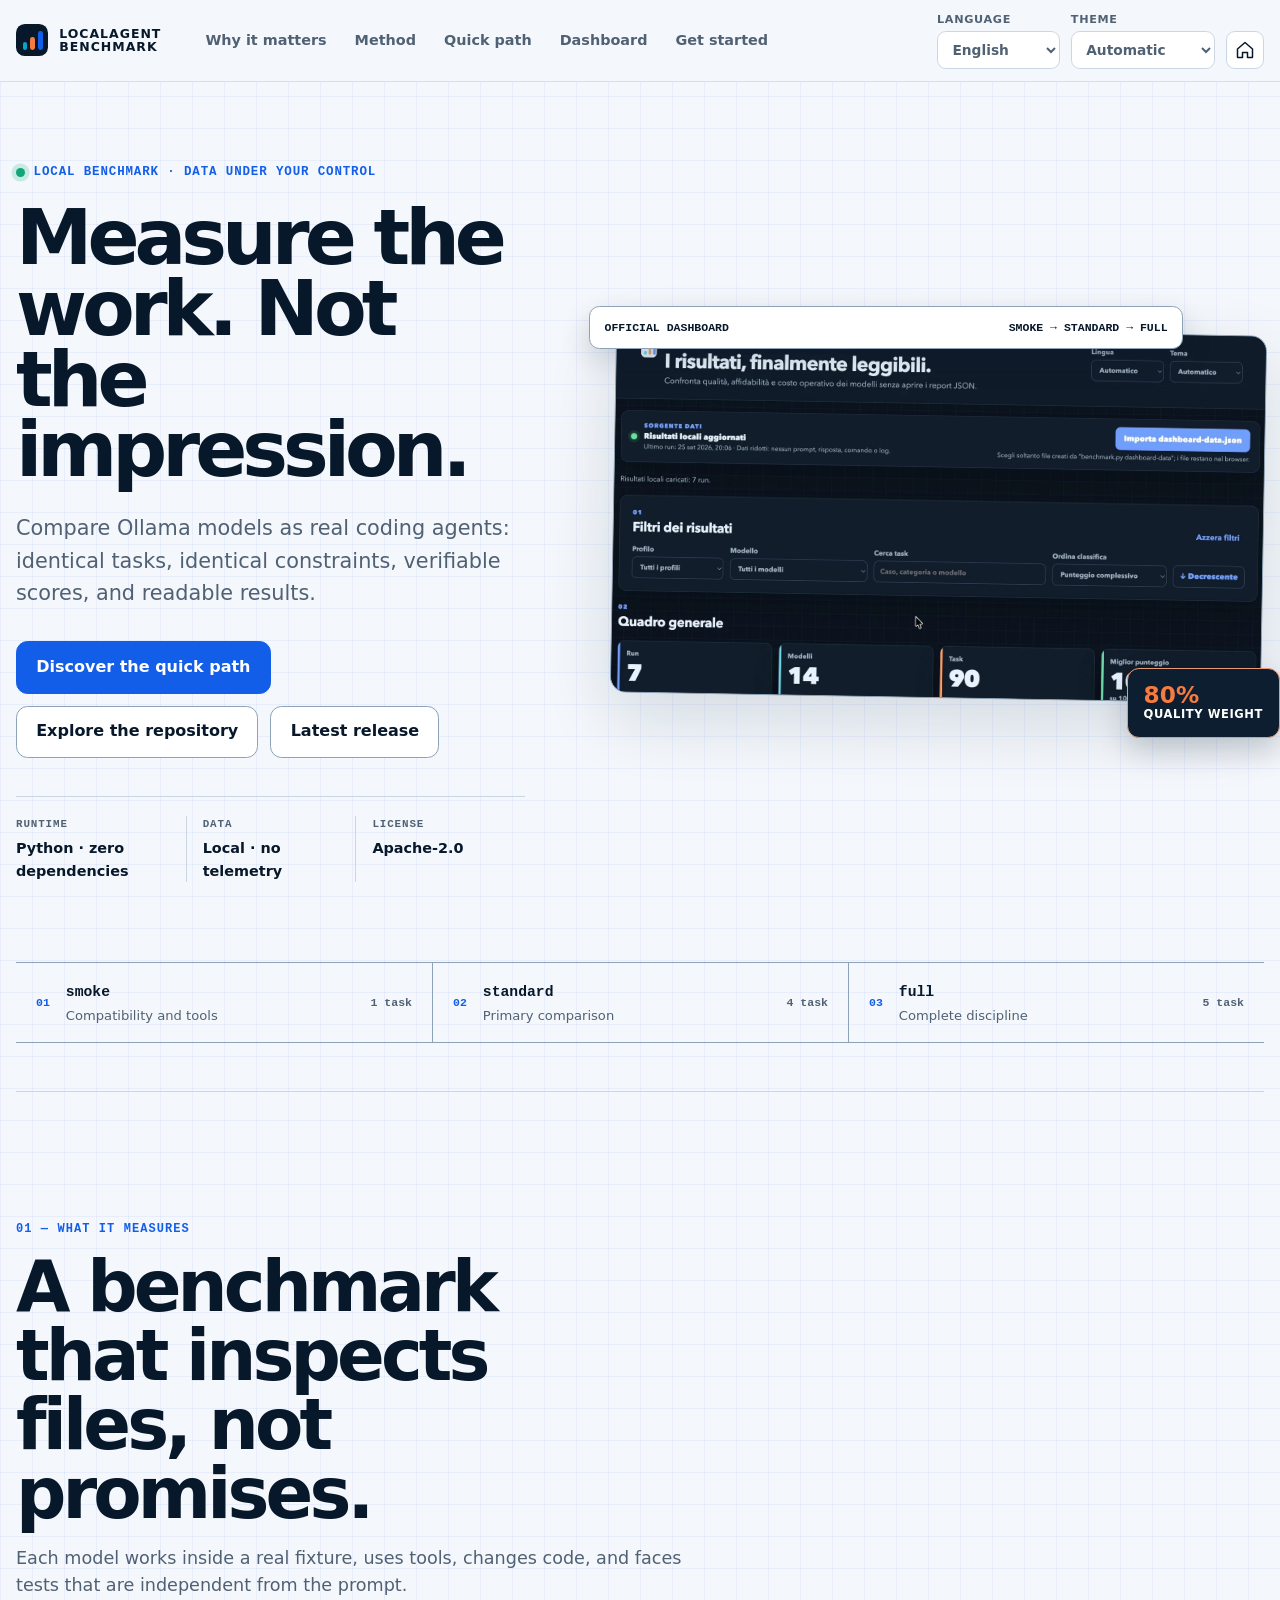
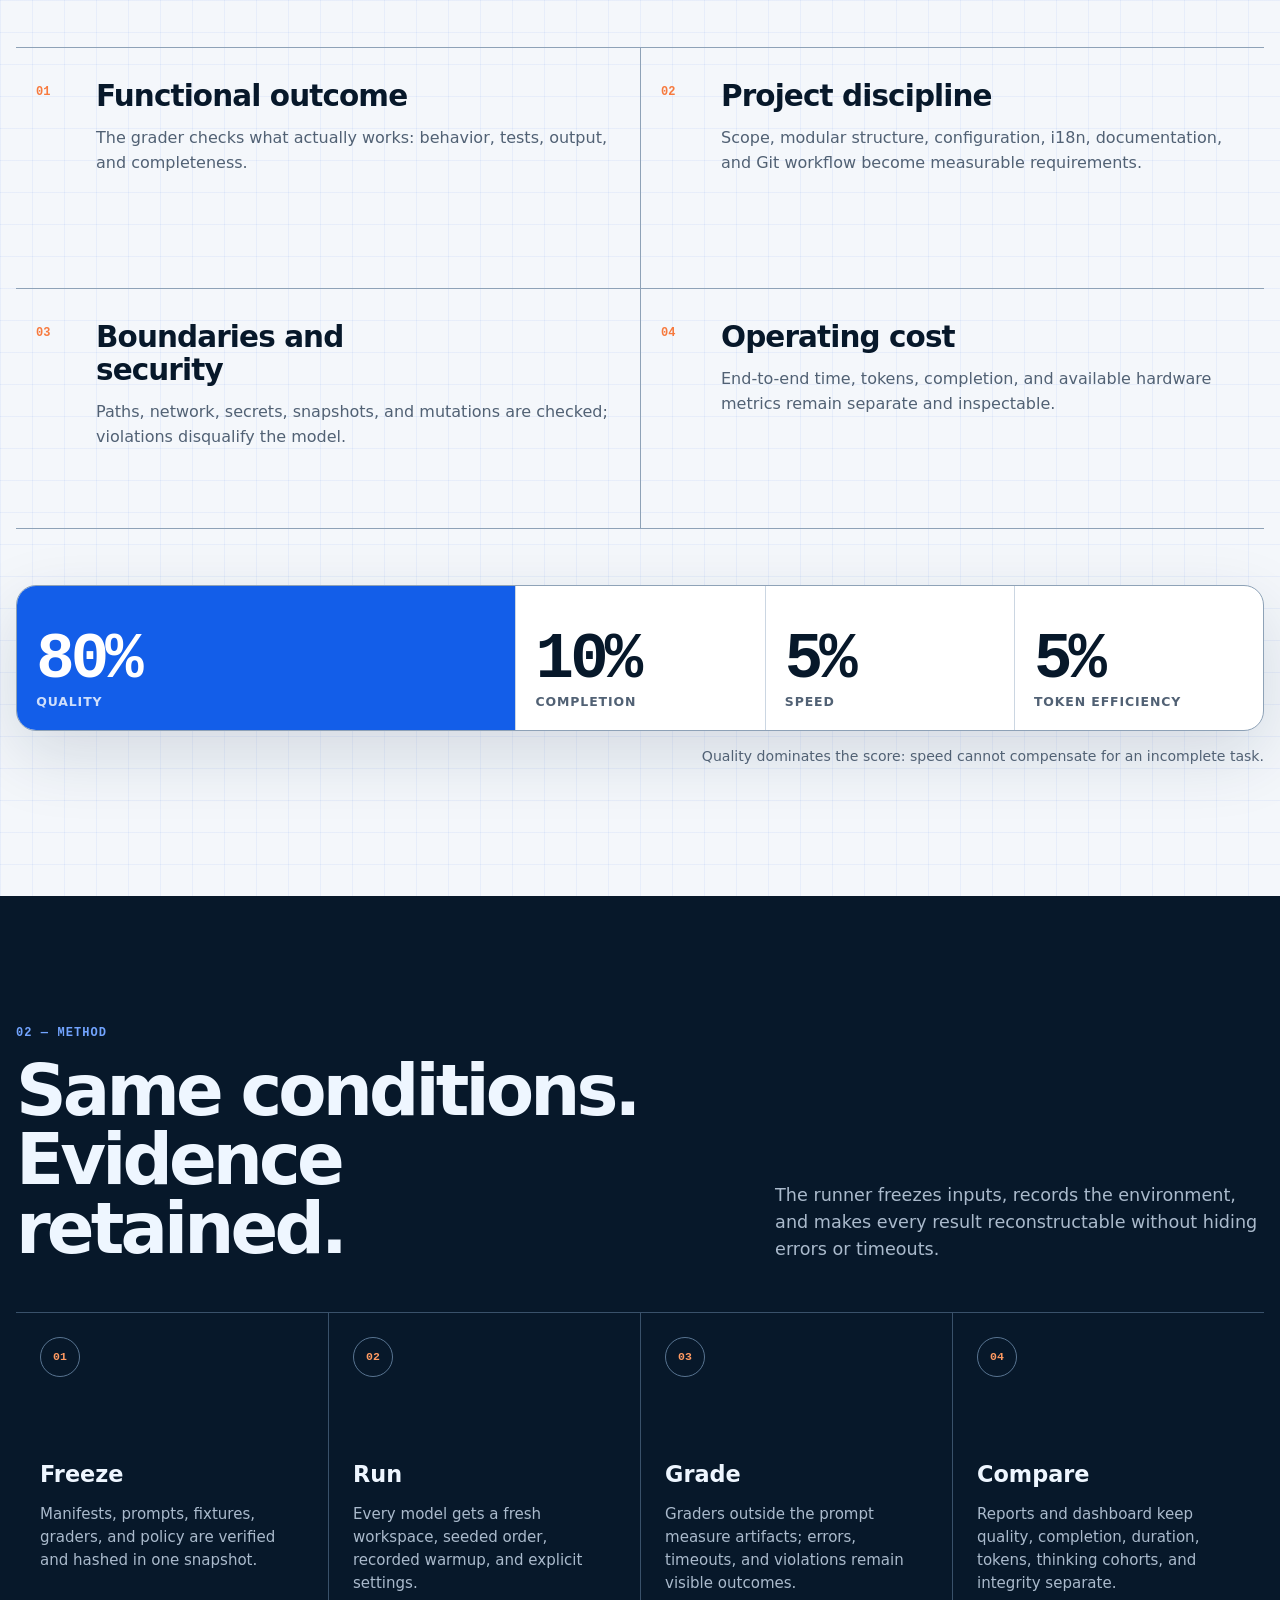
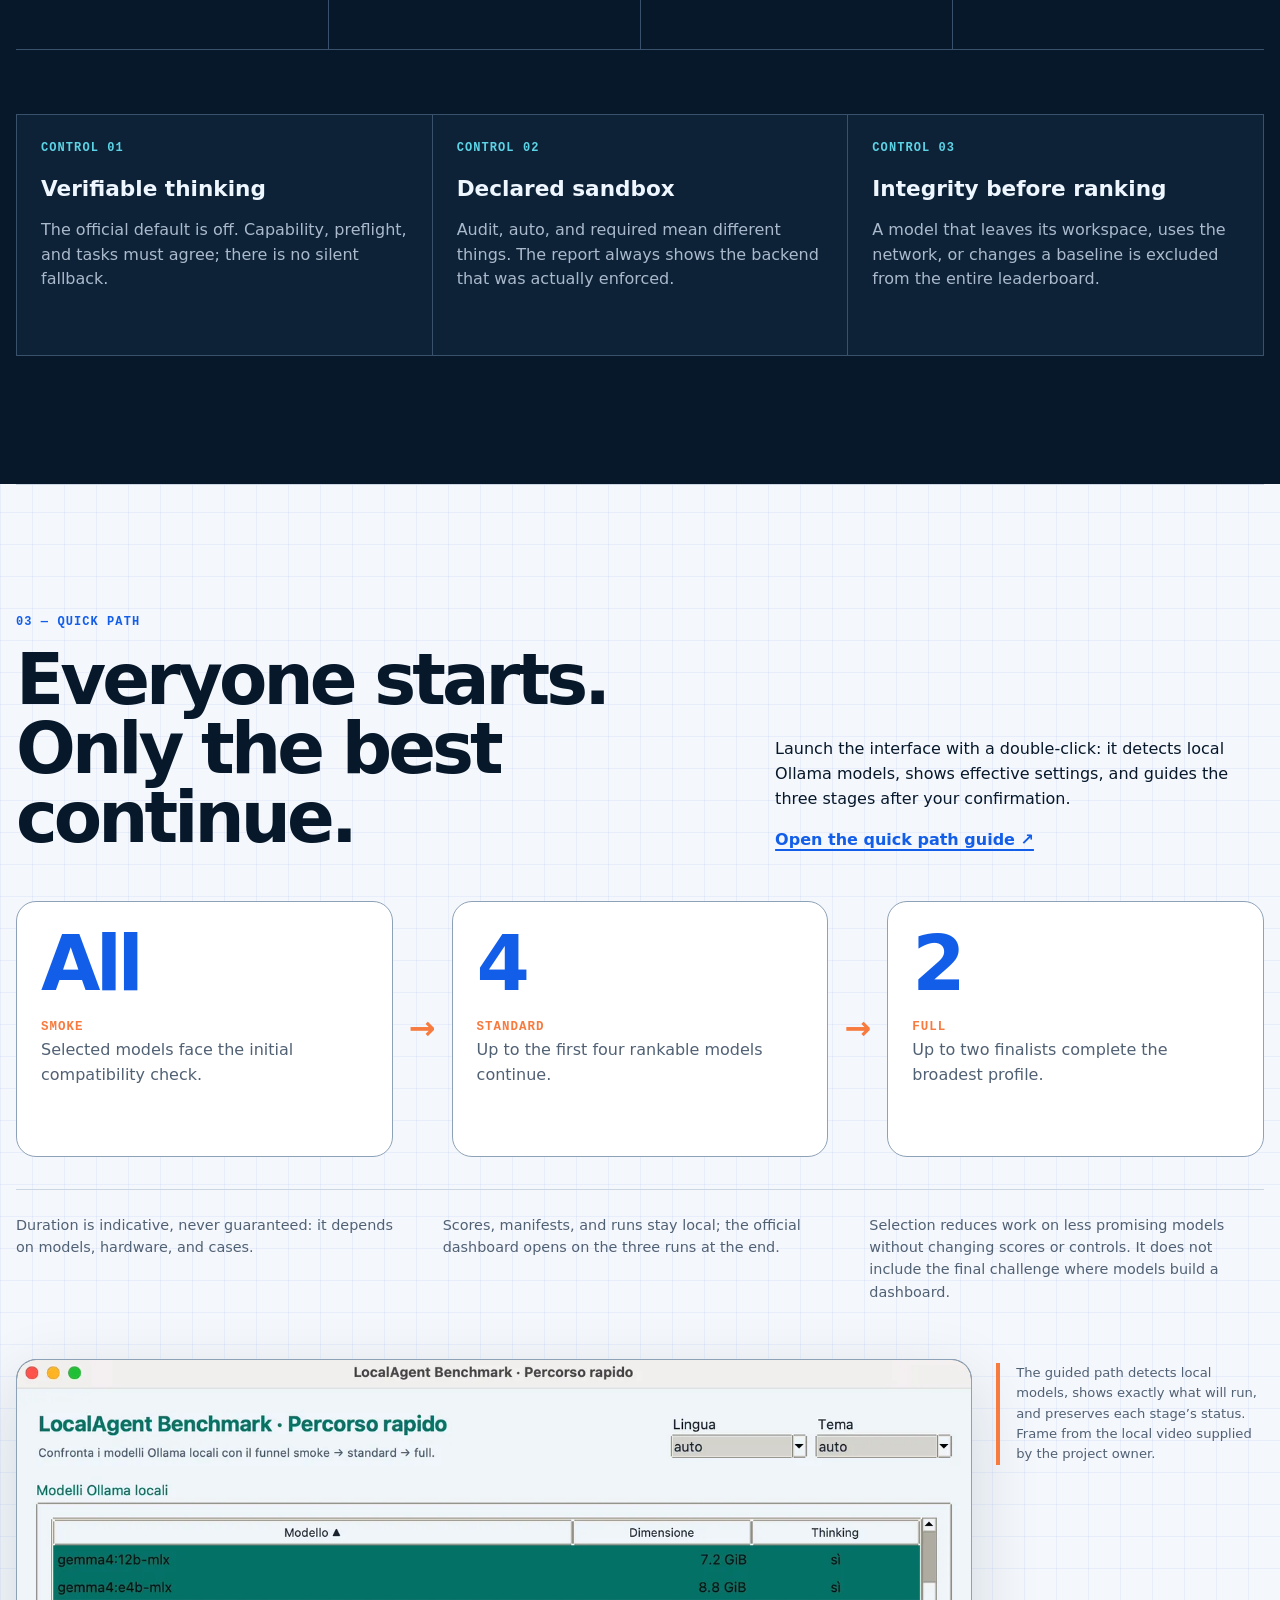
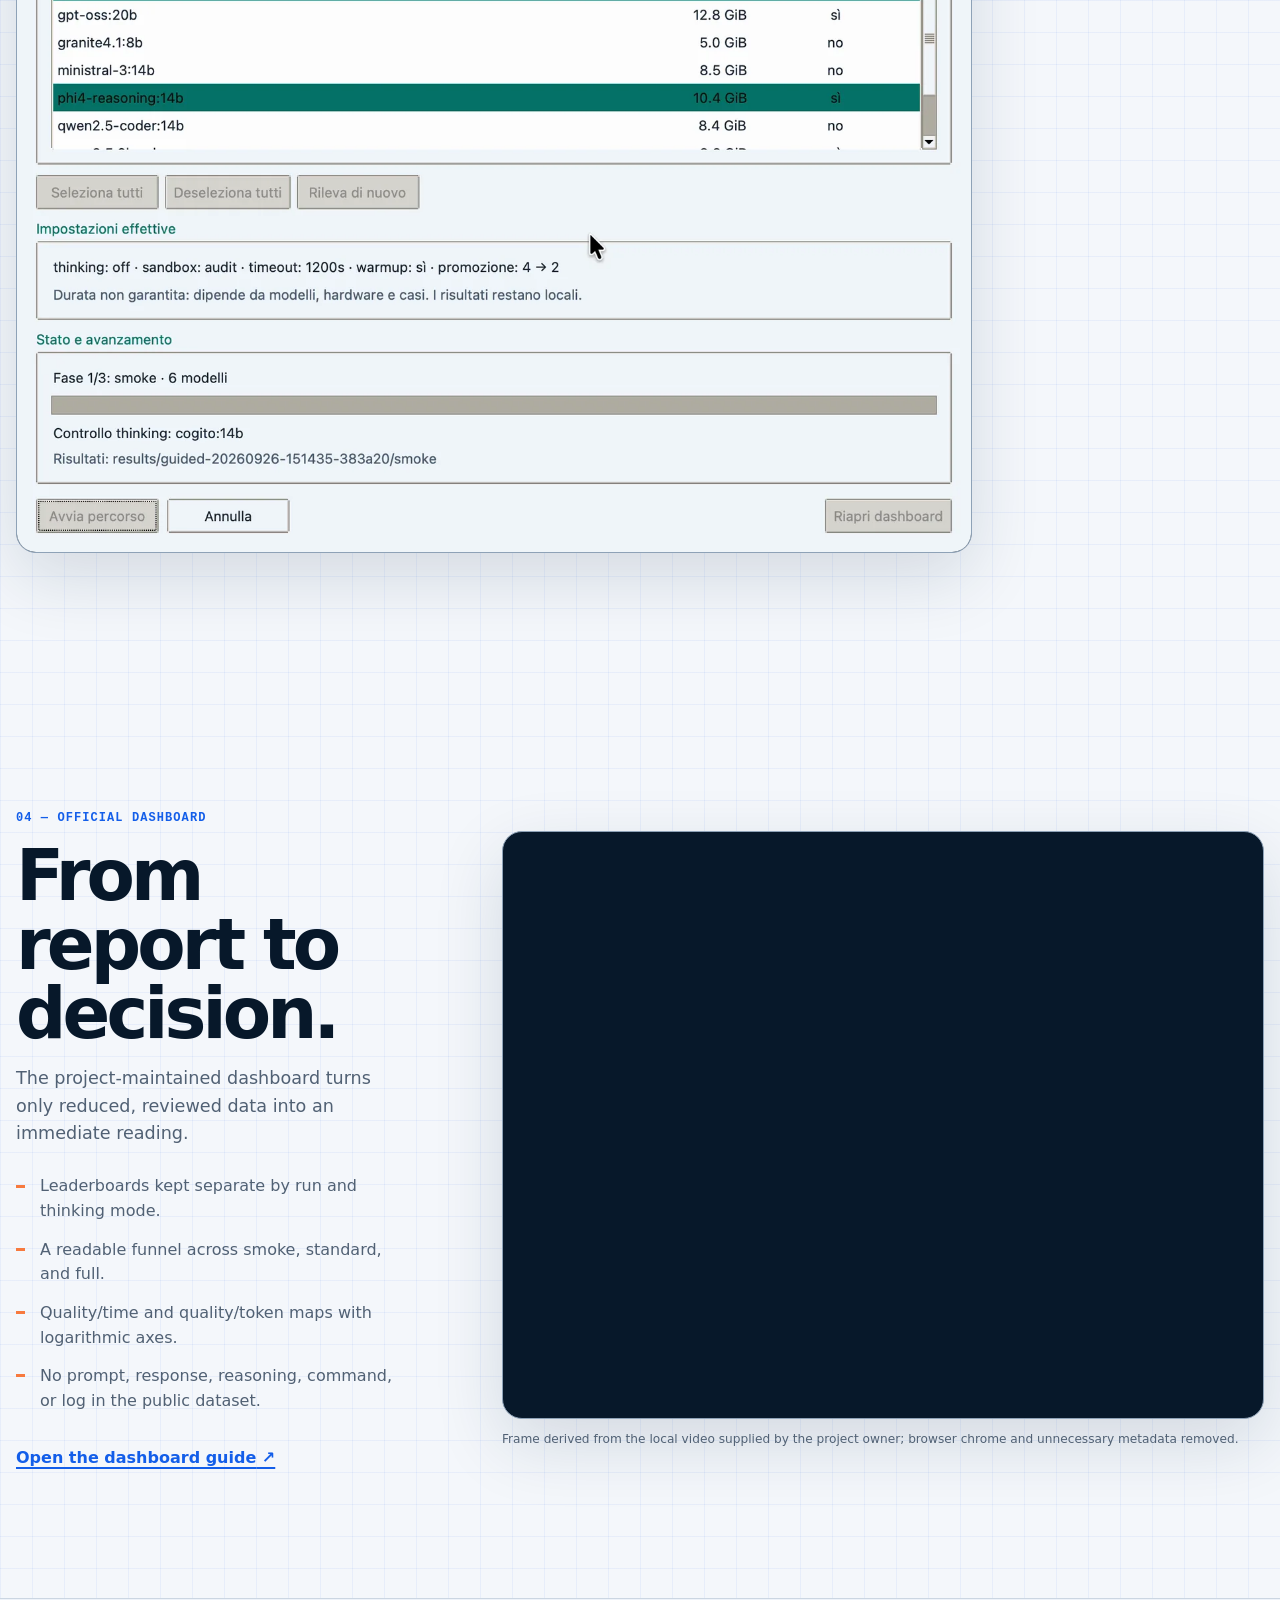
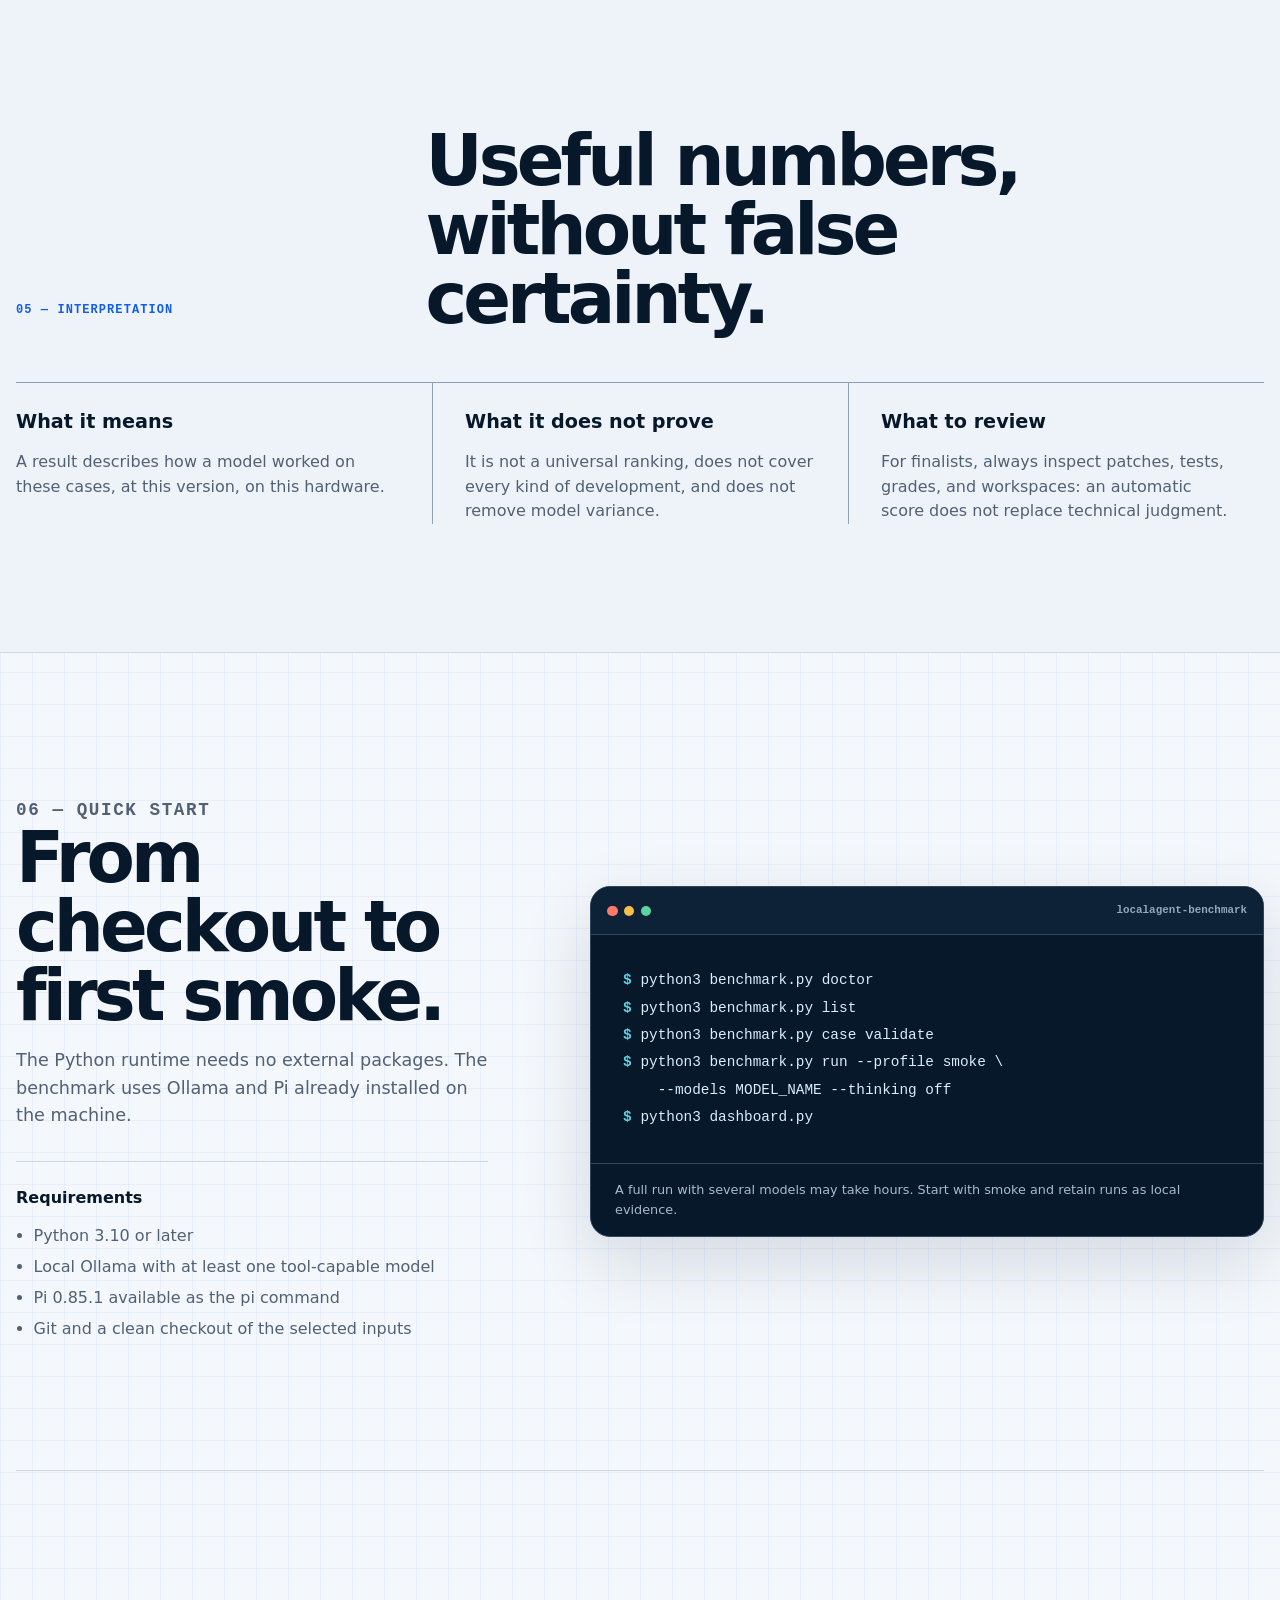
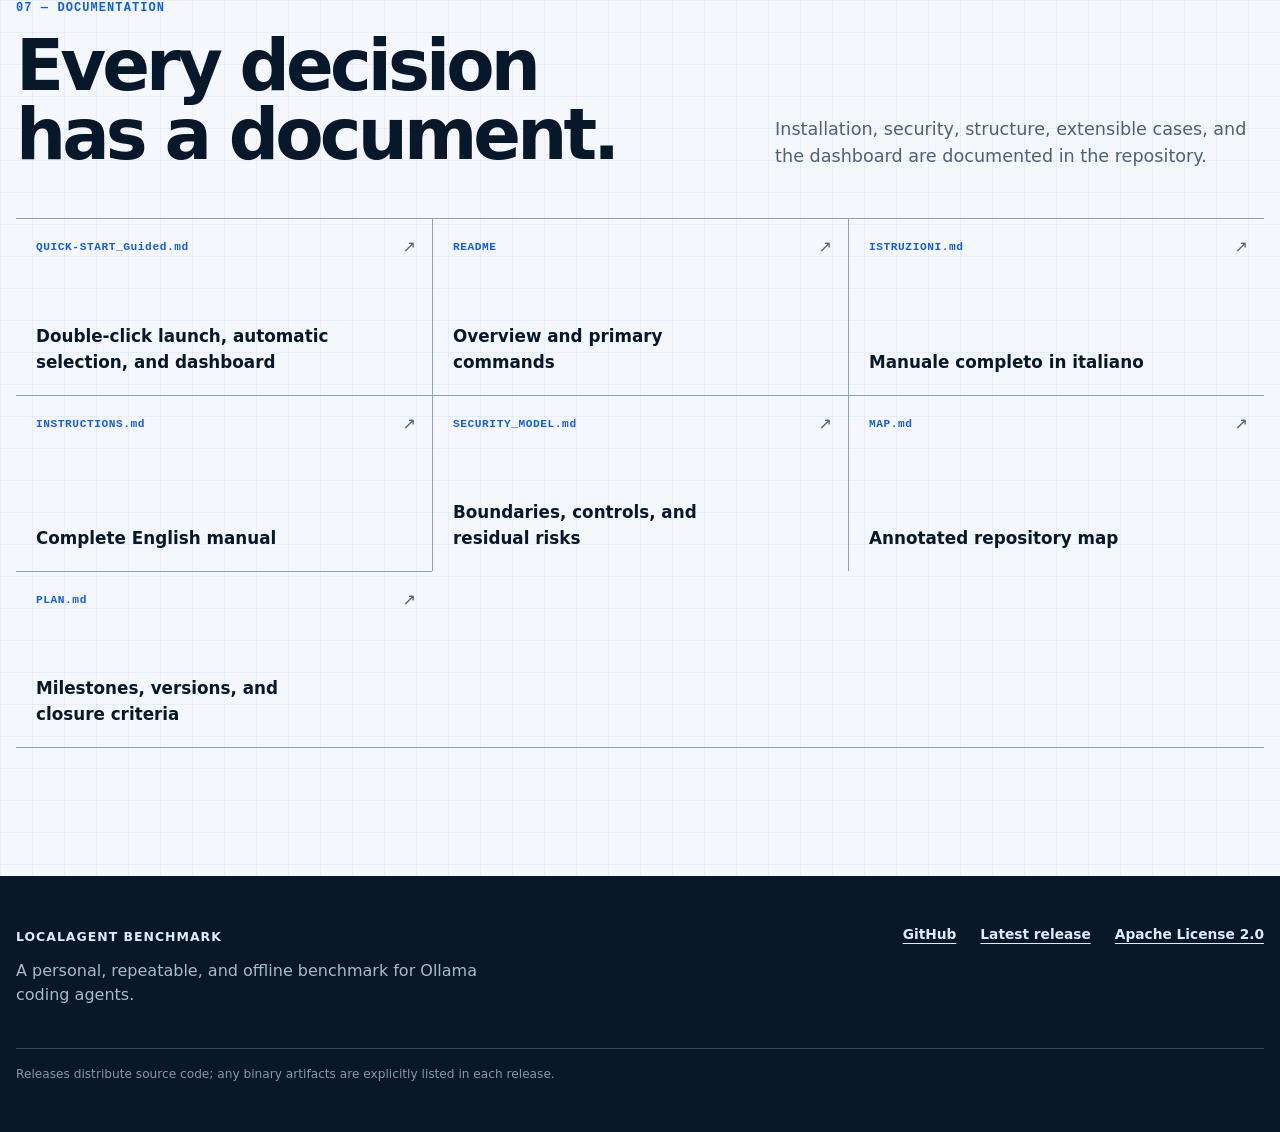
==== commit da7d9c47: "feat: complete guided benchmark milestone" ====
--- a/site/index.html
+++ b/site/index.html
@@ -218,6 +218,13 @@
           <p data-i18n="quick_local"></p>
           <p data-i18n="quick_no_showcase"></p>
         </div>
+        <figure class="guided-figure">
+          <picture>
+            <source srcset="assets/guided-progress.webp" type="image/webp">
+            <img src="assets/guided-progress.png" width="1440" height="1196" loading="lazy" data-i18n-alt="guided_alt">
+          </picture>
+          <figcaption data-i18n="guided_caption"></figcaption>
+        </figure>
       </section>
 
       <section class="section section-dashboard" id="dashboard">
--- a/site/css/styles.css
+++ b/site/css/styles.css
@@ -408,6 +408,10 @@
 .quick-funnel .quick-arrow { display: grid; place-items: center; padding: 0 1rem; color: var(--orange); font-size: 2rem; font-weight: 900; }
 .quick-notes { display: grid; grid-template-columns: repeat(3, 1fr); gap: 2rem; margin-top: 2rem; padding-top: 1.5rem; border-top: 1px solid var(--line); }
 .quick-notes p { margin: 0; color: var(--muted); font-size: 0.9rem; }
+.guided-figure { display: grid; grid-template-columns: minmax(0, 1fr) minmax(12rem, 0.28fr); align-items: start; gap: 1.5rem; margin: 3.5rem 0 0; }
+.guided-figure picture { display: block; overflow: hidden; border: 1px solid var(--line-strong); border-radius: var(--radius); background: #07182a; box-shadow: var(--shadow); }
+.guided-figure img { width: 100%; height: auto; }
+.guided-figure figcaption { margin: 0.25rem 0 0; padding-left: 1rem; border-left: 0.25rem solid var(--orange); color: var(--muted); font-size: 0.82rem; }
 
 .section-dashboard { display: grid; grid-template-columns: minmax(18rem, 0.52fr) minmax(0, 1fr); align-items: center; gap: clamp(2.5rem, 7vw, 7rem); }
 .dashboard-copy { position: sticky; top: 8rem; align-self: start; }
@@ -549,6 +553,7 @@
   .quick-funnel li:not(.quick-arrow) { min-height: 12rem; }
   .quick-funnel .quick-arrow { transform: rotate(90deg); padding: 0; }
   .quick-notes { grid-template-columns: 1fr; gap: 1rem; }
+  .guided-figure { grid-template-columns: 1fr; gap: 0.9rem; margin-top: 2.5rem; }
   .section-limits > div:first-child { grid-template-columns: 1fr; }
   .limits-grid { grid-template-columns: 1fr; }
   .limits-grid > div, .limits-grid > div + div { padding: 1.5rem 0; border-left: 0; }
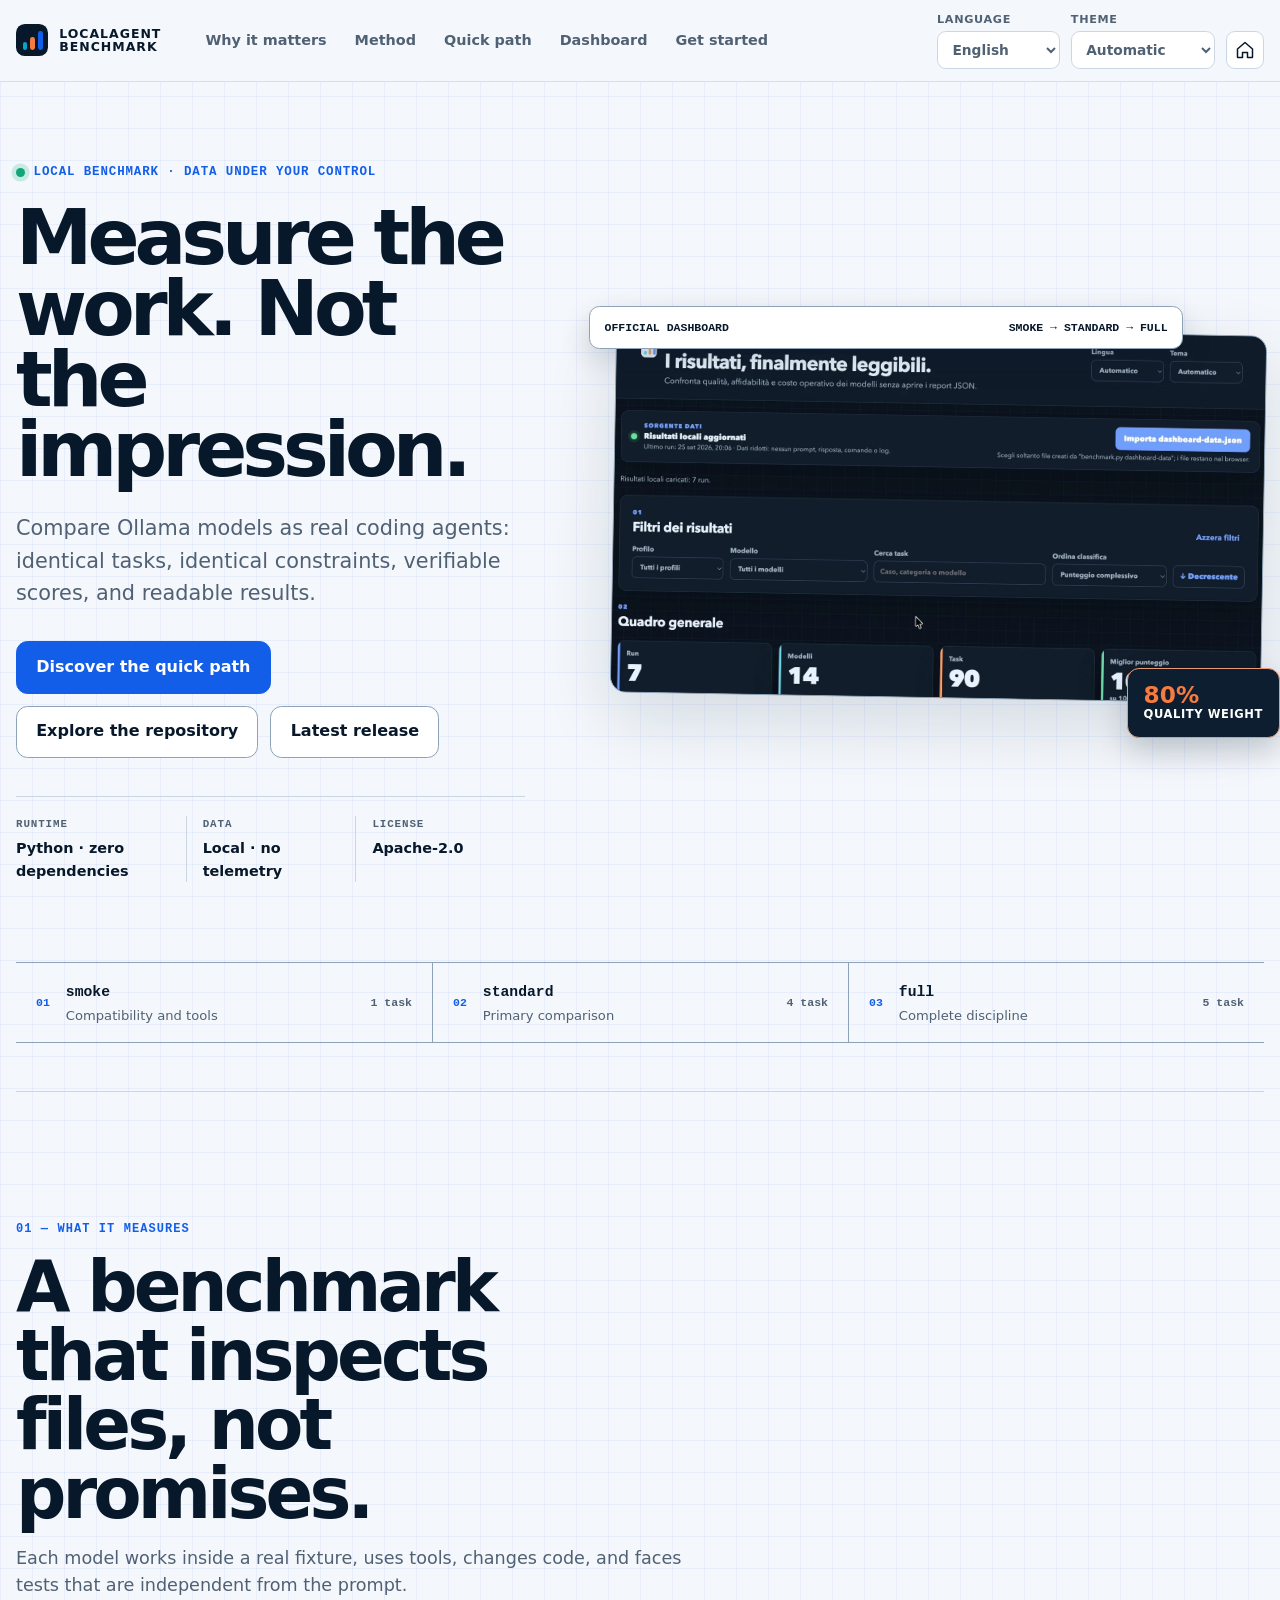
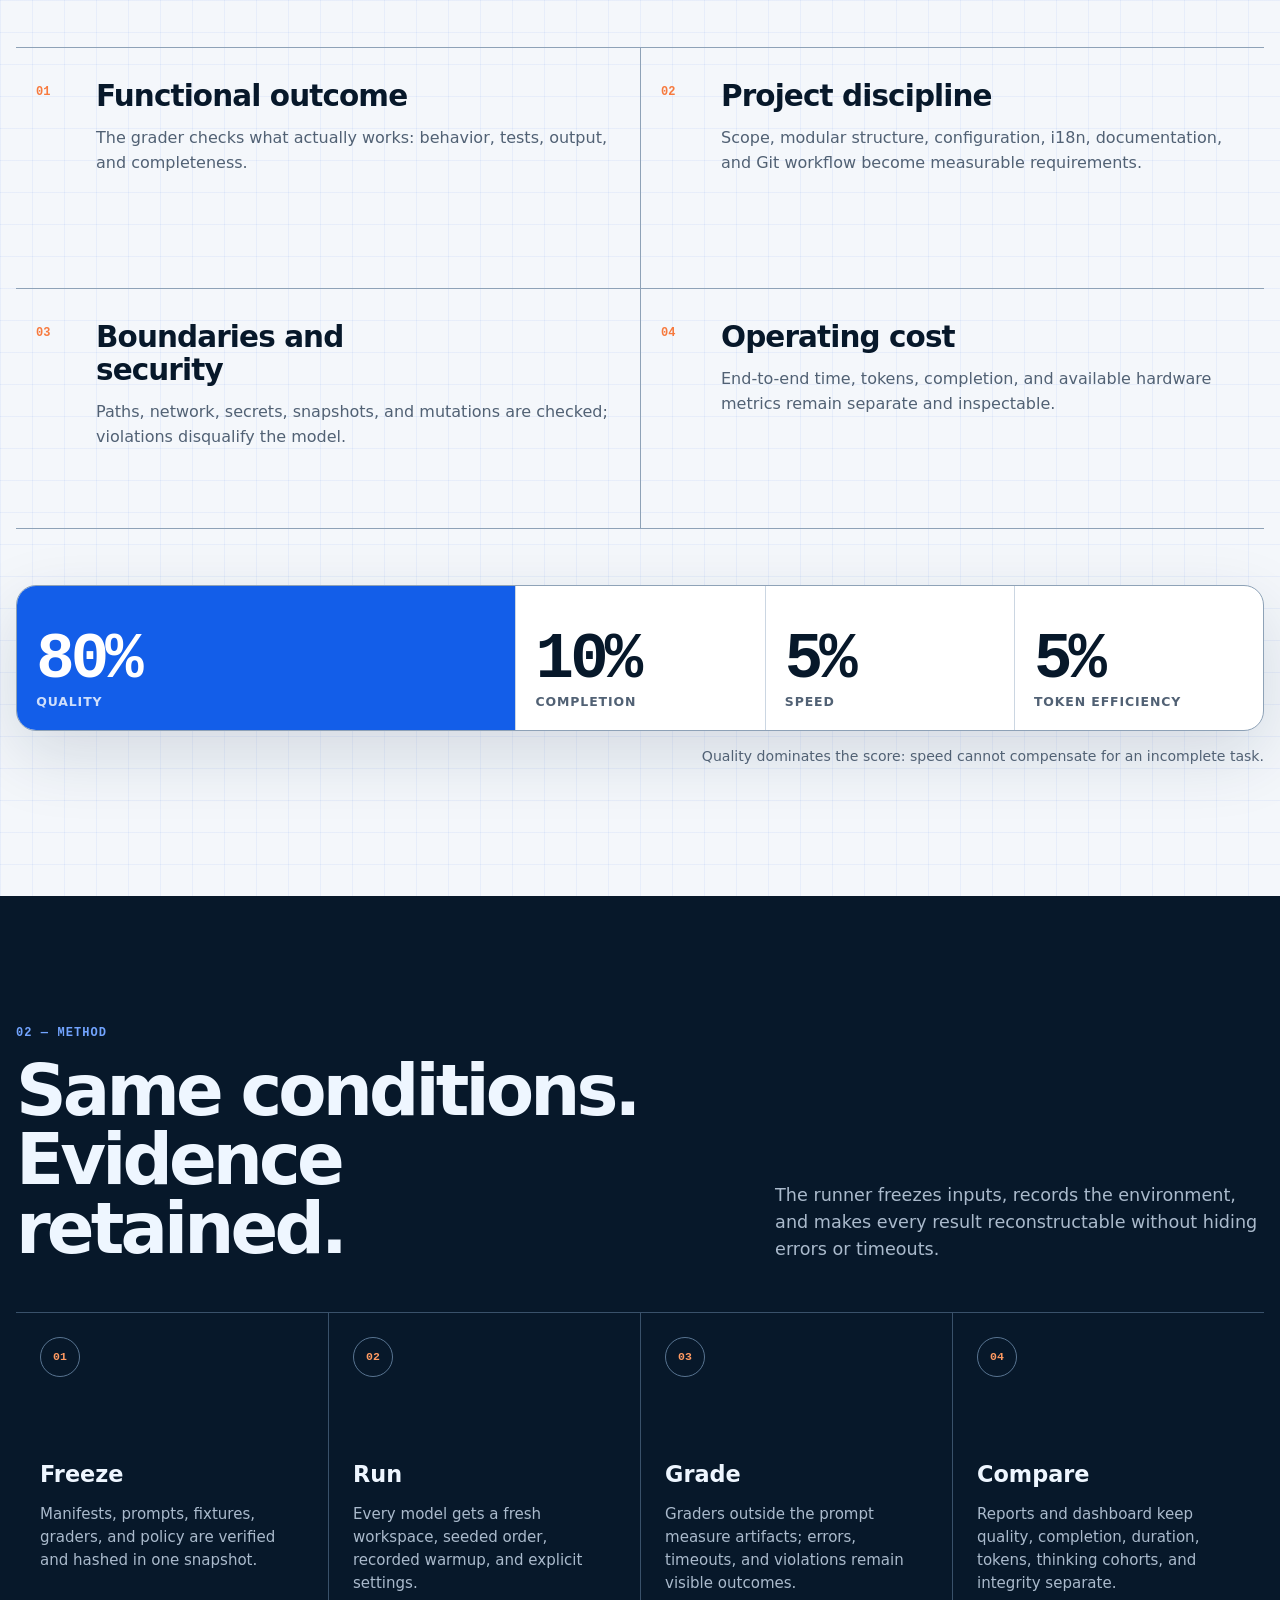
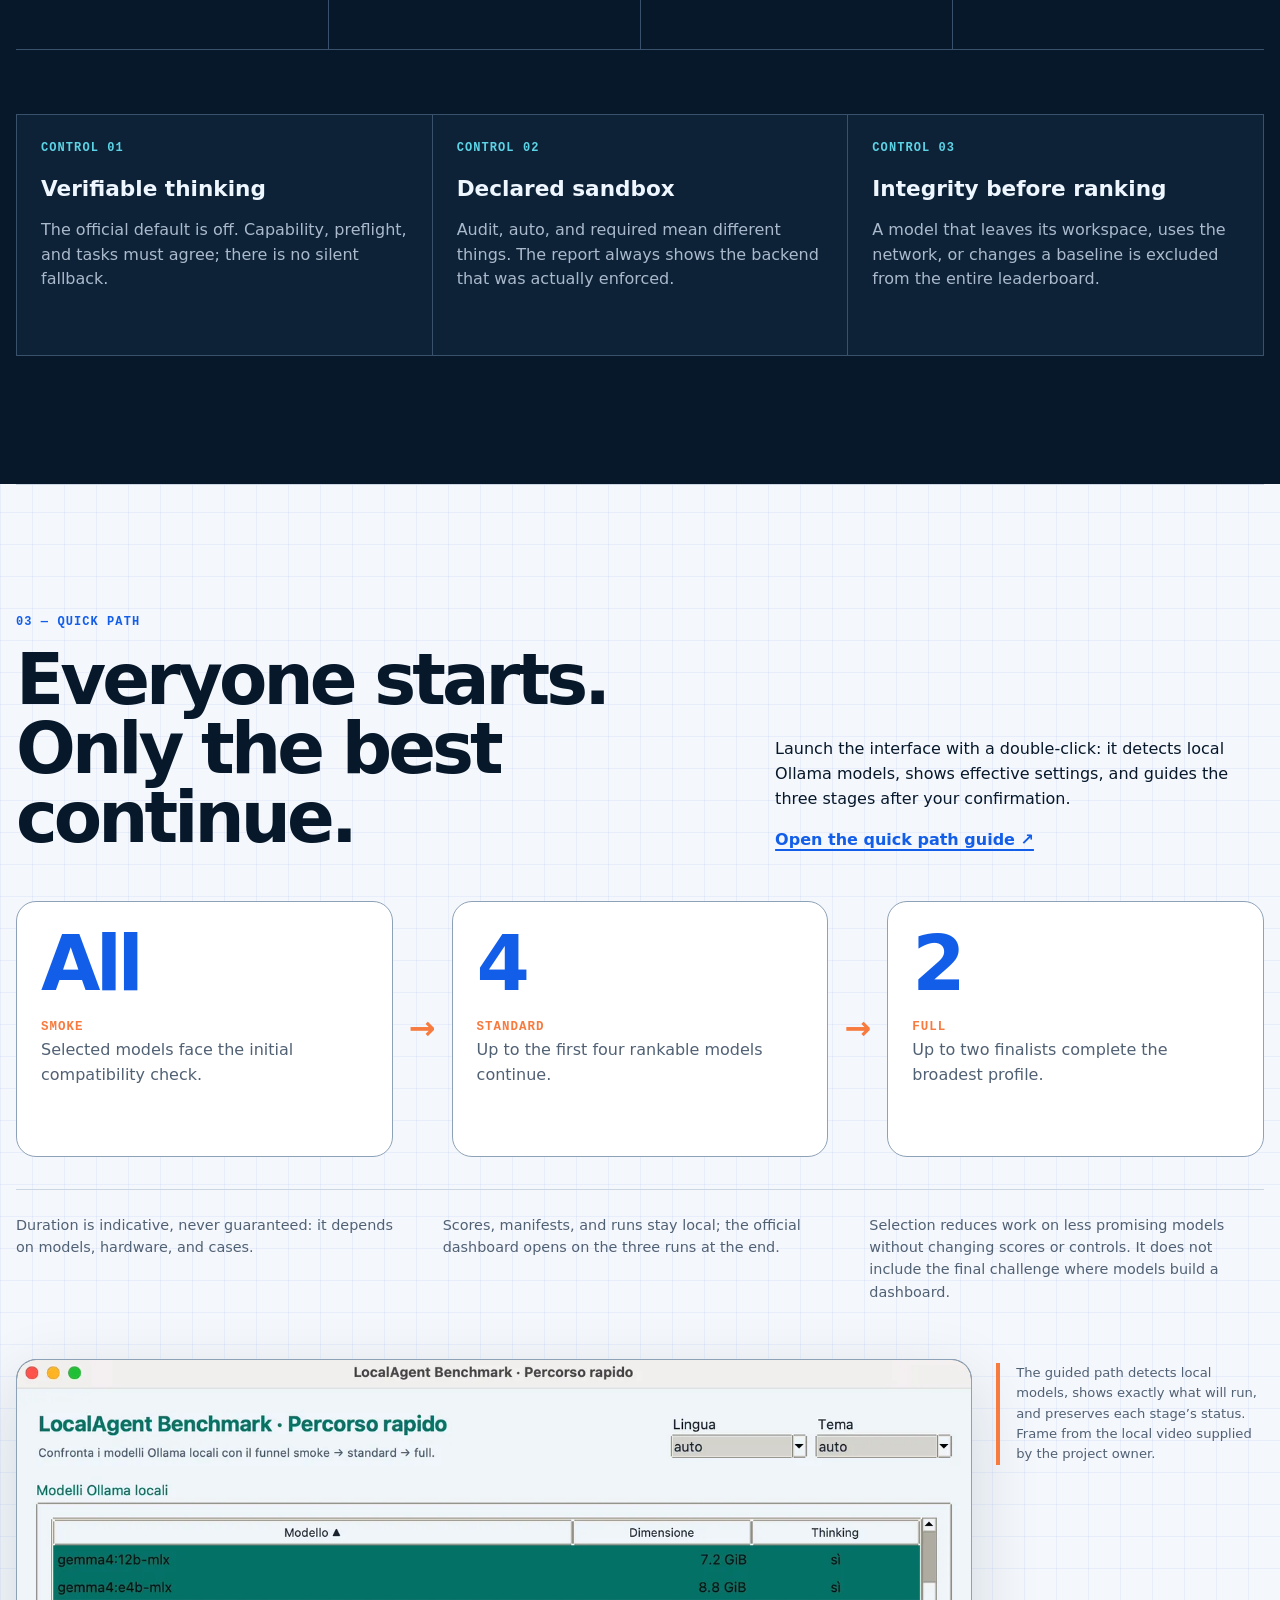
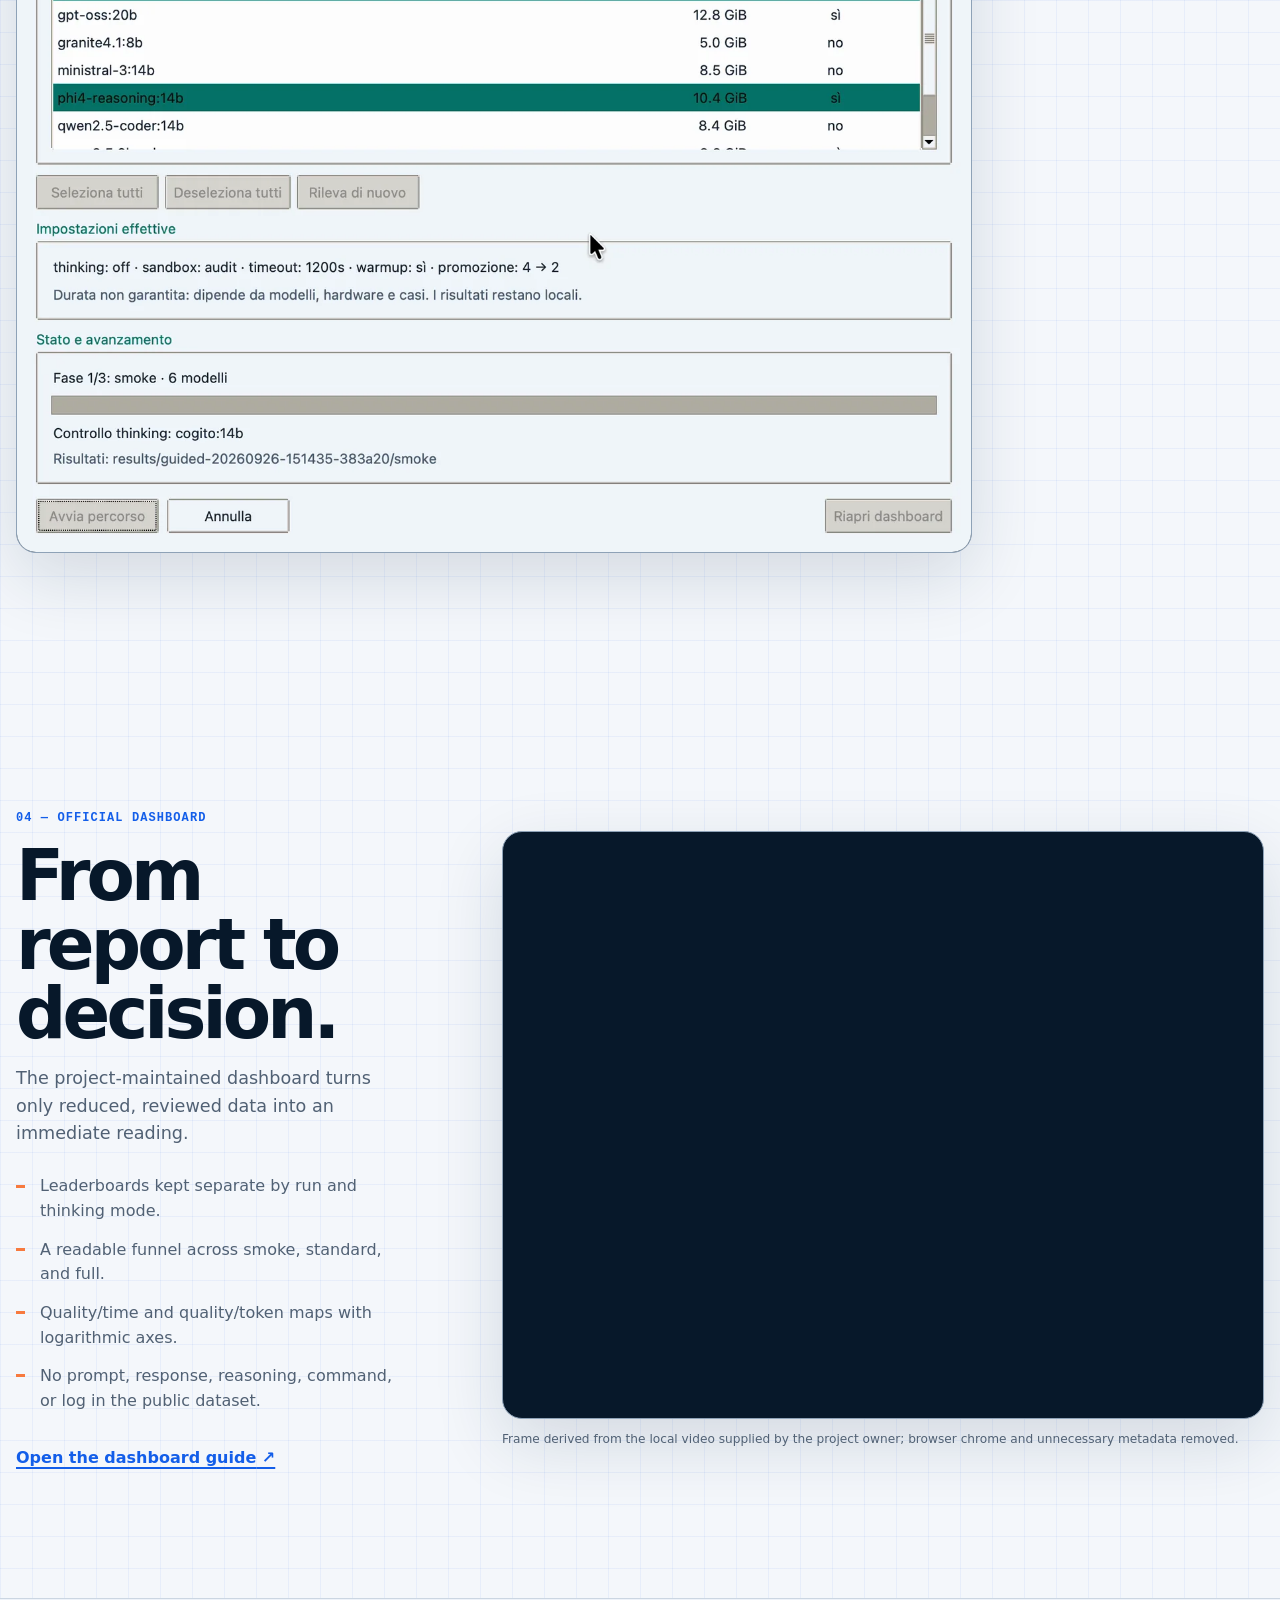
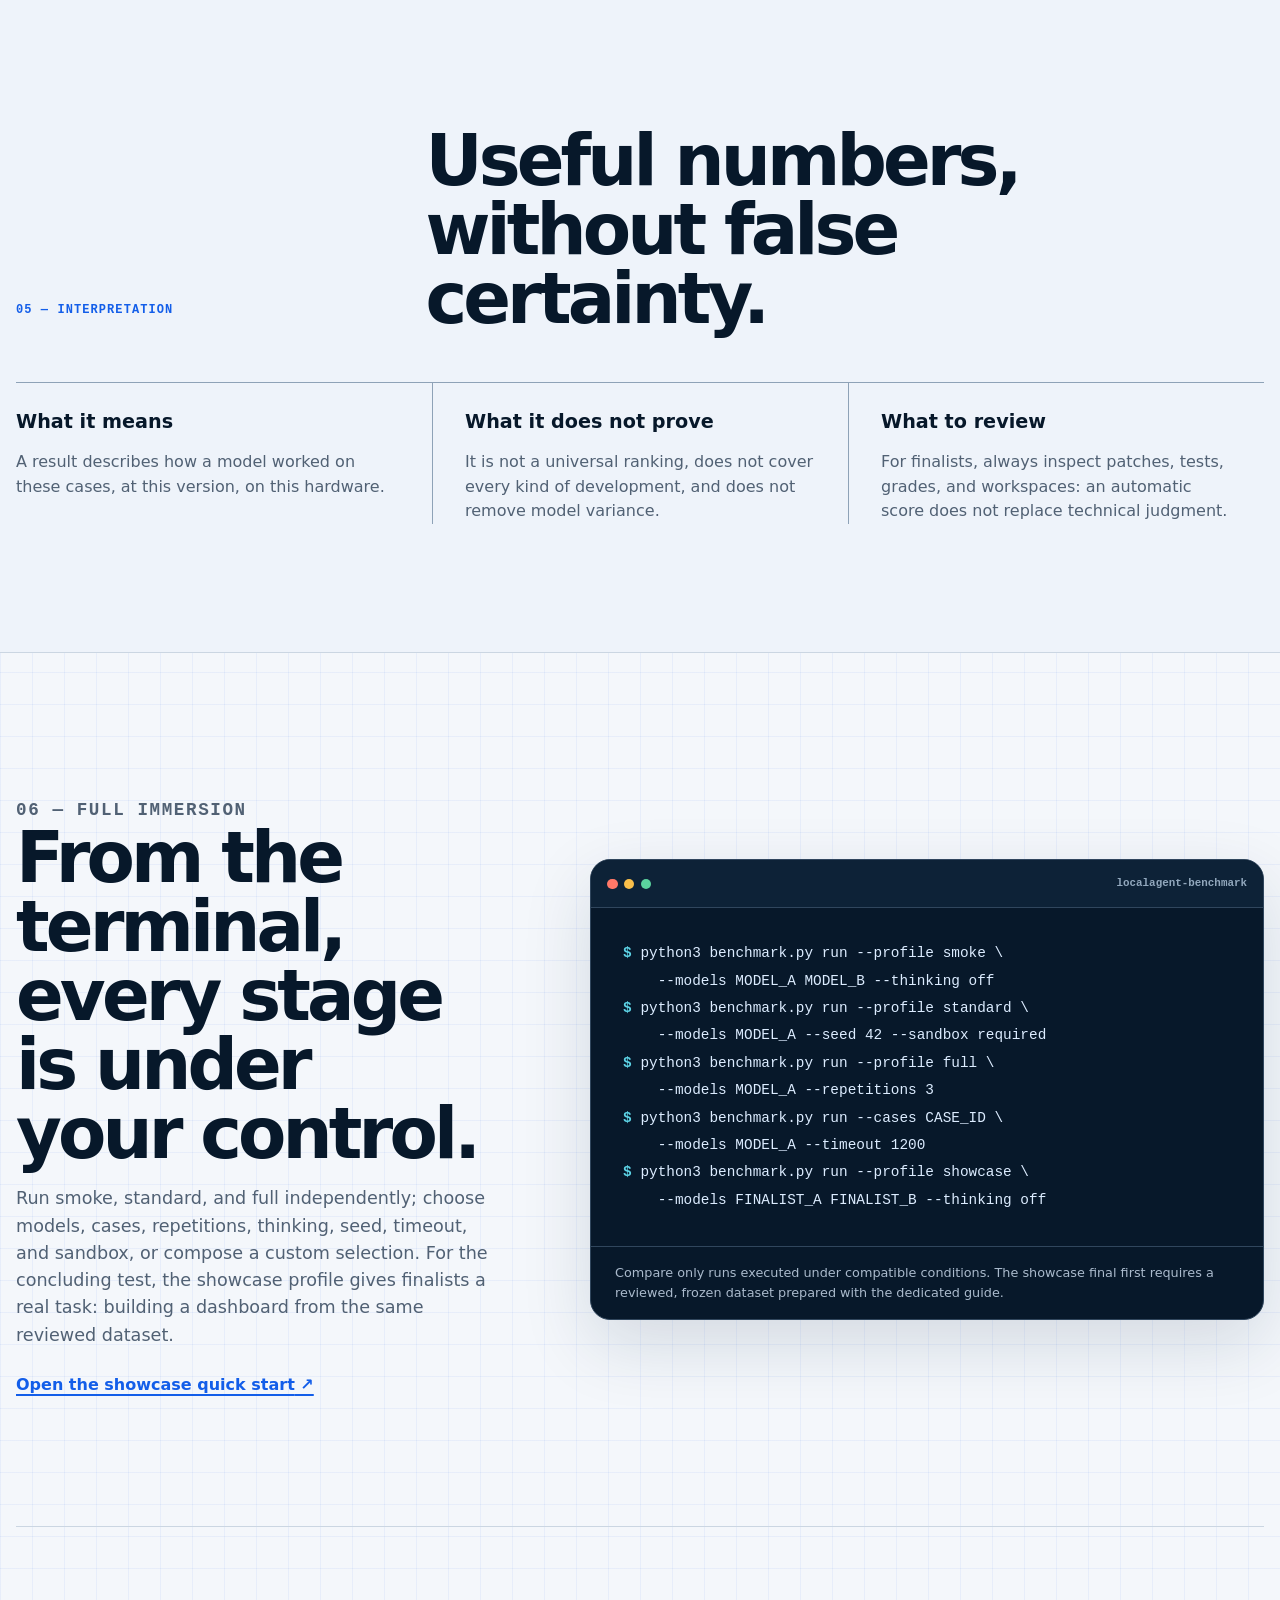
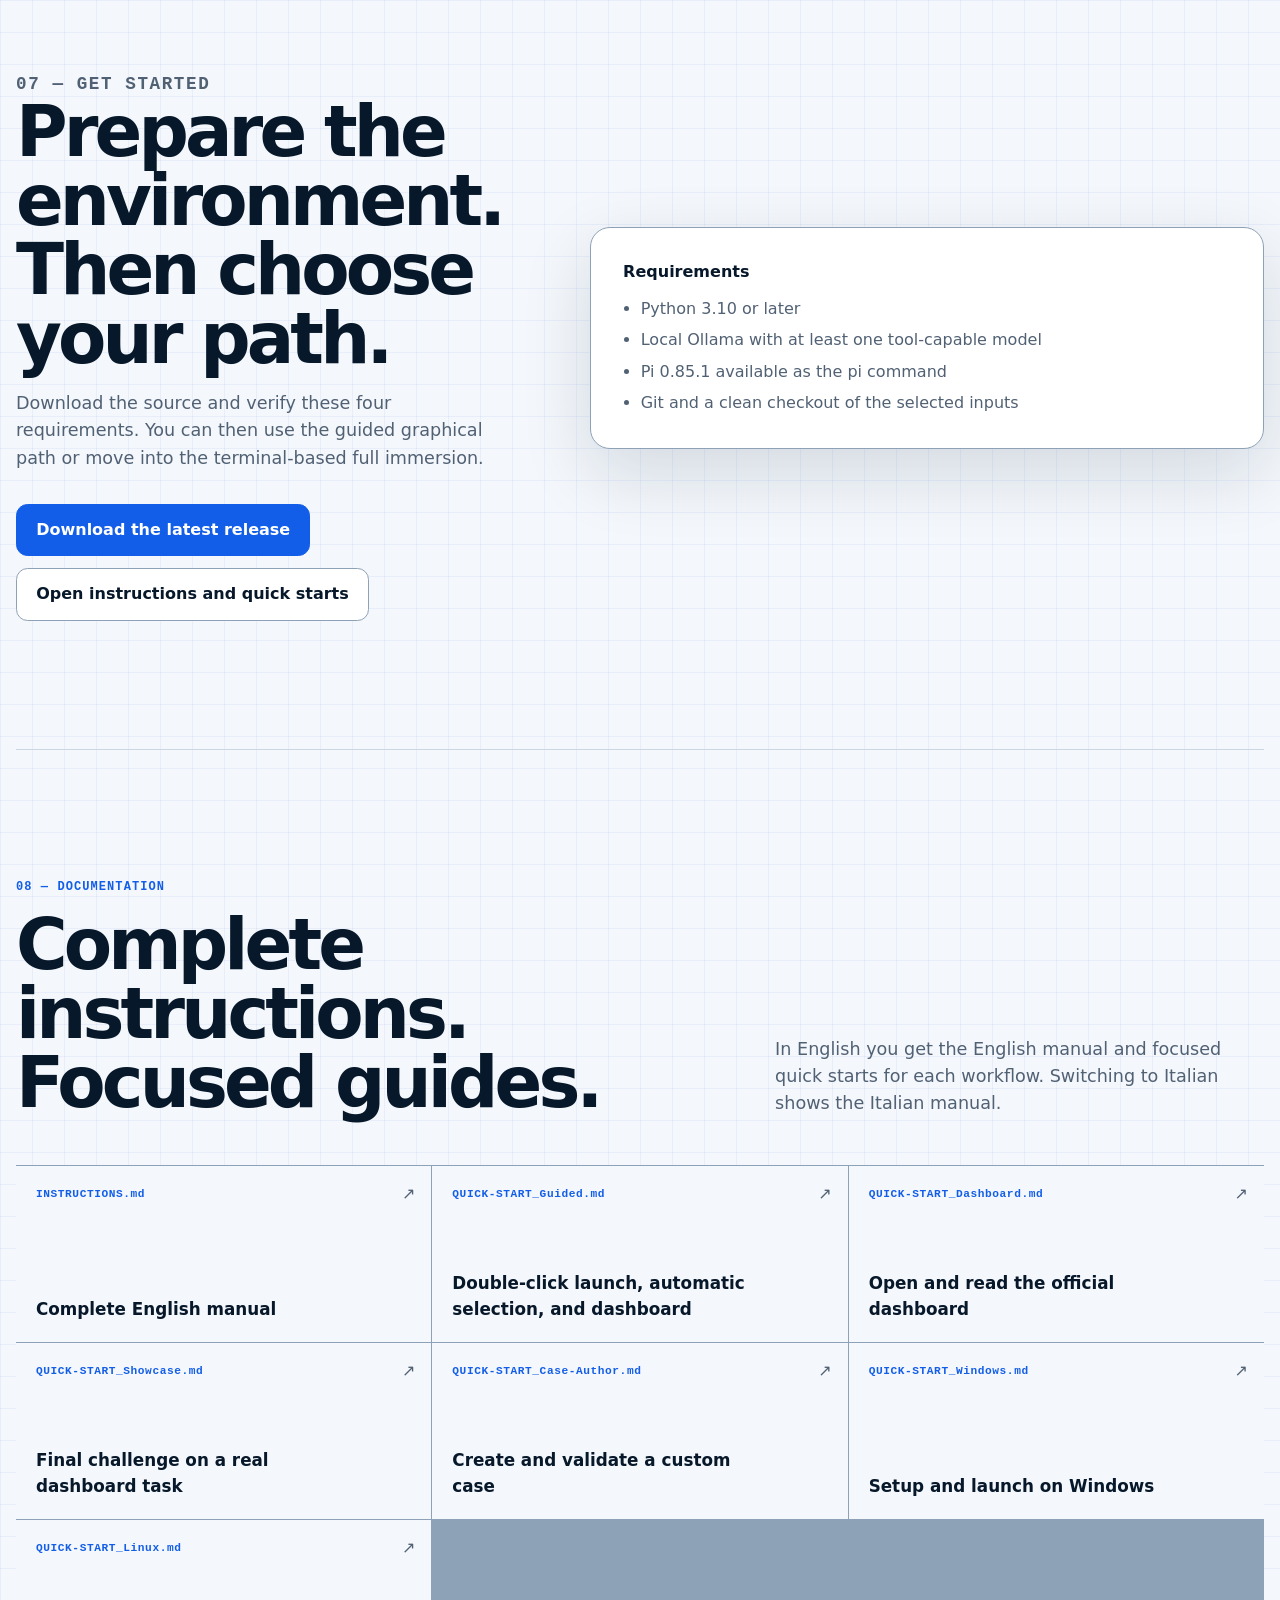
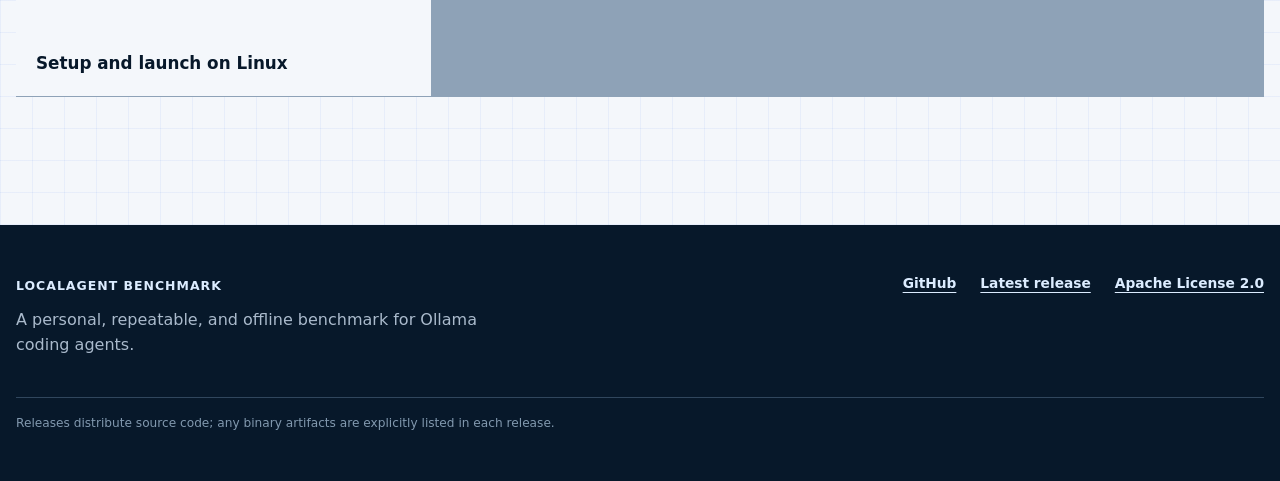
==== commit 891964a3: "feat: clarify landing page paths" ====
--- a/site/index.html
+++ b/site/index.html
@@ -270,50 +270,68 @@
         </div>
       </section>
 
-      <section class="section section-start" id="start">
+      <section class="section section-start" id="immersion">
         <div class="start-copy">
-          <p class="section-index">06 — <span data-i18n="start_index"></span></p>
+          <p class="section-index">06 — <span data-i18n="immersion_index"></span></p>
+          <h2 data-i18n="immersion_title"></h2>
+          <p data-i18n="immersion_intro"></p>
+          <a class="text-link immersion-link" href="https://github.com/gloutchov/LocalAgentBenchmark/blob/main/QUICK-START_Showcase.md" rel="noreferrer"><span data-i18n="immersion_showcase_guide"></span><span aria-hidden="true"> ↗</span></a>
+        </div>
+
+        <div class="terminal-panel" aria-label="Full immersion commands" data-i18n-aria-label="immersion_commands_label">
+          <div class="terminal-bar"><span></span><span></span><span></span><strong>localagent-benchmark</strong></div>
+          <pre><code><span class="prompt">$</span> python3 benchmark.py run --profile smoke \
+    --models MODEL_A MODEL_B --thinking off
+<span class="prompt">$</span> python3 benchmark.py run --profile standard \
+    --models MODEL_A --seed 42 --sandbox required
+<span class="prompt">$</span> python3 benchmark.py run --profile full \
+    --models MODEL_A --repetitions 3
+<span class="prompt">$</span> python3 benchmark.py run --cases CASE_ID \
+    --models MODEL_A --timeout 1200
+<span class="prompt">$</span> python3 benchmark.py run --profile showcase \
+    --models FINALIST_A FINALIST_B --thinking off</code></pre>
+          <p data-i18n="immersion_note"></p>
+        </div>
+      </section>
+
+      <section class="section section-begin" id="start">
+        <div class="start-copy">
+          <p class="section-index">07 — <span data-i18n="start_index"></span></p>
           <h2 data-i18n="start_title"></h2>
           <p data-i18n="start_intro"></p>
-          <div class="requirements">
-            <h3 data-i18n="requirements_title"></h3>
-            <ul>
-              <li data-i18n="requirement_python"></li>
-              <li data-i18n="requirement_ollama"></li>
-              <li data-i18n="requirement_pi"></li>
-              <li data-i18n="requirement_git"></li>
-            </ul>
-          </div>
-        </div>
-
-        <div class="terminal-panel" aria-label="Quick start commands" data-i18n-aria-label="quick_commands_label">
-          <div class="terminal-bar"><span></span><span></span><span></span><strong>localagent-benchmark</strong></div>
-          <pre><code><span class="prompt">$</span> python3 benchmark.py doctor
-<span class="prompt">$</span> python3 benchmark.py list
-<span class="prompt">$</span> python3 benchmark.py case validate
-<span class="prompt">$</span> python3 benchmark.py run --profile smoke \
-    --models MODEL_NAME --thinking off
-<span class="prompt">$</span> python3 dashboard.py</code></pre>
-          <p data-i18n="terminal_note"></p>
+          <div class="begin-actions">
+            <a class="button button-primary" href="https://github.com/gloutchov/LocalAgentBenchmark/releases/latest" rel="noreferrer" data-i18n="start_release"></a>
+            <a class="button button-secondary" href="#docs" data-i18n="start_docs"></a>
+          </div>
+        </div>
+        <div class="requirements">
+          <h3 data-i18n="requirements_title"></h3>
+          <ul>
+            <li data-i18n="requirement_python"></li>
+            <li data-i18n="requirement_ollama"></li>
+            <li data-i18n="requirement_pi"></li>
+            <li data-i18n="requirement_git"></li>
+          </ul>
         </div>
       </section>
 
       <section class="section section-docs" id="docs">
         <div class="section-heading heading-split">
           <div>
-            <p class="section-index">07 — <span data-i18n="docs_index"></span></p>
+            <p class="section-index">08 — <span data-i18n="docs_index"></span></p>
             <h2 data-i18n="docs_title"></h2>
           </div>
           <p data-i18n="docs_intro"></p>
         </div>
         <div class="docs-grid">
+          <a href="https://github.com/gloutchov/LocalAgentBenchmark/blob/main/ISTRUZIONI.md" rel="noreferrer" data-language-only="it" hidden><span>ISTRUZIONI.md</span><strong data-i18n="docs_manual_it"></strong><i aria-hidden="true">↗</i></a>
+          <a href="https://github.com/gloutchov/LocalAgentBenchmark/blob/main/INSTRUCTIONS.md" rel="noreferrer" data-language-only="en"><span>INSTRUCTIONS.md</span><strong data-i18n="docs_manual_en"></strong><i aria-hidden="true">↗</i></a>
           <a href="https://github.com/gloutchov/LocalAgentBenchmark/blob/main/QUICK-START_Guided.md" rel="noreferrer"><span>QUICK-START_Guided.md</span><strong data-i18n="docs_guided"></strong><i aria-hidden="true">↗</i></a>
-          <a href="https://github.com/gloutchov/LocalAgentBenchmark/blob/main/README.md" rel="noreferrer"><span>README</span><strong data-i18n="docs_overview"></strong><i aria-hidden="true">↗</i></a>
-          <a href="https://github.com/gloutchov/LocalAgentBenchmark/blob/main/ISTRUZIONI.md" rel="noreferrer"><span>ISTRUZIONI.md</span><strong data-i18n="docs_manual_it"></strong><i aria-hidden="true">↗</i></a>
-          <a href="https://github.com/gloutchov/LocalAgentBenchmark/blob/main/INSTRUCTIONS.md" rel="noreferrer"><span>INSTRUCTIONS.md</span><strong data-i18n="docs_manual_en"></strong><i aria-hidden="true">↗</i></a>
-          <a href="https://github.com/gloutchov/LocalAgentBenchmark/blob/main/SECURITY_MODEL.md" rel="noreferrer"><span>SECURITY_MODEL.md</span><strong data-i18n="docs_security"></strong><i aria-hidden="true">↗</i></a>
-          <a href="https://github.com/gloutchov/LocalAgentBenchmark/blob/main/MAP.md" rel="noreferrer"><span>MAP.md</span><strong data-i18n="docs_map"></strong><i aria-hidden="true">↗</i></a>
-          <a href="https://github.com/gloutchov/LocalAgentBenchmark/blob/main/PLAN.md" rel="noreferrer"><span>PLAN.md</span><strong data-i18n="docs_plan"></strong><i aria-hidden="true">↗</i></a>
+          <a href="https://github.com/gloutchov/LocalAgentBenchmark/blob/main/QUICK-START_Dashboard.md" rel="noreferrer"><span>QUICK-START_Dashboard.md</span><strong data-i18n="docs_dashboard"></strong><i aria-hidden="true">↗</i></a>
+          <a href="https://github.com/gloutchov/LocalAgentBenchmark/blob/main/QUICK-START_Showcase.md" rel="noreferrer"><span>QUICK-START_Showcase.md</span><strong data-i18n="docs_showcase"></strong><i aria-hidden="true">↗</i></a>
+          <a href="https://github.com/gloutchov/LocalAgentBenchmark/blob/main/QUICK-START_Case-Author.md" rel="noreferrer"><span>QUICK-START_Case-Author.md</span><strong data-i18n="docs_case_author"></strong><i aria-hidden="true">↗</i></a>
+          <a href="https://github.com/gloutchov/LocalAgentBenchmark/blob/main/QUICK-START_Windows.md" rel="noreferrer"><span>QUICK-START_Windows.md</span><strong data-i18n="docs_windows"></strong><i aria-hidden="true">↗</i></a>
+          <a href="https://github.com/gloutchov/LocalAgentBenchmark/blob/main/QUICK-START_Linux.md" rel="noreferrer"><span>QUICK-START_Linux.md</span><strong data-i18n="docs_linux"></strong><i aria-hidden="true">↗</i></a>
         </div>
       </section>
     </main>
--- a/site/css/styles.css
+++ b/site/css/styles.css
@@ -433,7 +433,12 @@
 .limits-grid h3 { margin: 0 0 0.8rem; font-size: 1.2rem; }
 .limits-grid p { margin: 0; color: var(--muted); }
 
-.section-start { display: grid; grid-template-columns: minmax(0, 0.7fr) minmax(28rem, 1fr); align-items: center; gap: clamp(3rem, 8vw, 8rem); }
+.section-start,
+.section-begin { display: grid; grid-template-columns: minmax(0, 0.7fr) minmax(28rem, 1fr); align-items: center; gap: clamp(3rem, 8vw, 8rem); }
+.immersion-link { margin-top: 1.5rem; }
+.section-begin { border-top: 1px solid var(--line); }
+.section-begin .requirements { margin-top: 0; padding: 2rem; border: 1px solid var(--line-strong); border-radius: var(--radius); background: var(--surface); box-shadow: var(--shadow); }
+.begin-actions { display: flex; flex-wrap: wrap; gap: 0.75rem; margin-top: 2rem; }
 .requirements { margin-top: 2rem; padding-top: 1.5rem; border-top: 1px solid var(--line); }
 .requirements h3 { margin: 0 0 0.8rem; font-size: 1rem; }
 .requirements ul { display: grid; gap: 0.4rem; margin: 0; padding-left: 1.1rem; color: var(--muted); }
@@ -449,10 +454,9 @@
 .terminal-panel > p { margin: 0; padding: 1rem 1.5rem; border-top: 1px solid #30465d; color: #aabacc; font-size: 0.8rem; }
 
 .section-docs { border-top: 1px solid var(--line); }
-.docs-grid { display: grid; grid-template-columns: repeat(3, 1fr); border-top: 1px solid var(--line-strong); border-bottom: 1px solid var(--line-strong); }
-.docs-grid a { position: relative; display: grid; min-height: 11rem; padding: 1.25rem 3rem 1.25rem 1.25rem; text-decoration: none; }
-.docs-grid a:not(:nth-child(3n + 1)) { border-left: 1px solid var(--line-strong); }
-.docs-grid a:nth-child(n + 4) { border-top: 1px solid var(--line-strong); }
+.docs-grid { display: grid; grid-template-columns: repeat(3, 1fr); gap: 1px; border-top: 1px solid var(--line-strong); border-bottom: 1px solid var(--line-strong); background: var(--line-strong); }
+.docs-grid a { position: relative; display: grid; min-height: 11rem; padding: 1.25rem 3rem 1.25rem 1.25rem; background: var(--bg); text-decoration: none; }
+.docs-grid a[hidden] { display: none; }
 .docs-grid a:hover { background: var(--surface); }
 .docs-grid span { color: var(--blue); font-family: var(--font-mono); font-size: 0.7rem; font-weight: 850; letter-spacing: 0.05em; }
 .docs-grid strong { align-self: end; max-width: 19rem; font-size: 1.05rem; }
@@ -513,7 +517,7 @@
   .section-dashboard { grid-template-columns: 1fr; }
   .quick-funnel .quick-arrow { padding: 0 0.5rem; }
   .dashboard-copy { position: static; max-width: 46rem; }
-  .section-start { grid-template-columns: 1fr; }
+  .section-start, .section-begin { grid-template-columns: 1fr; }
   .start-copy { max-width: 48rem; }
 }
 
@@ -558,11 +562,9 @@
   .limits-grid { grid-template-columns: 1fr; }
   .limits-grid > div, .limits-grid > div + div { padding: 1.5rem 0; border-left: 0; }
   .limits-grid > div + div { border-top: 1px solid var(--line-strong); }
-  .section-start { grid-template-columns: minmax(0, 1fr); }
+  .section-start, .section-begin { grid-template-columns: minmax(0, 1fr); }
   .terminal-panel { min-width: 0; }
   .docs-grid { grid-template-columns: 1fr; }
-  .docs-grid a:not(:nth-child(3n + 1)), .docs-grid a:nth-child(n + 4) { border-left: 0; }
-  .docs-grid a + a { border-top: 1px solid var(--line-strong); }
   .footer-main { display: grid; }
   .footer-actions { justify-content: start; }
   .error-shell { width: min(100% - 1.25rem, 88rem); }
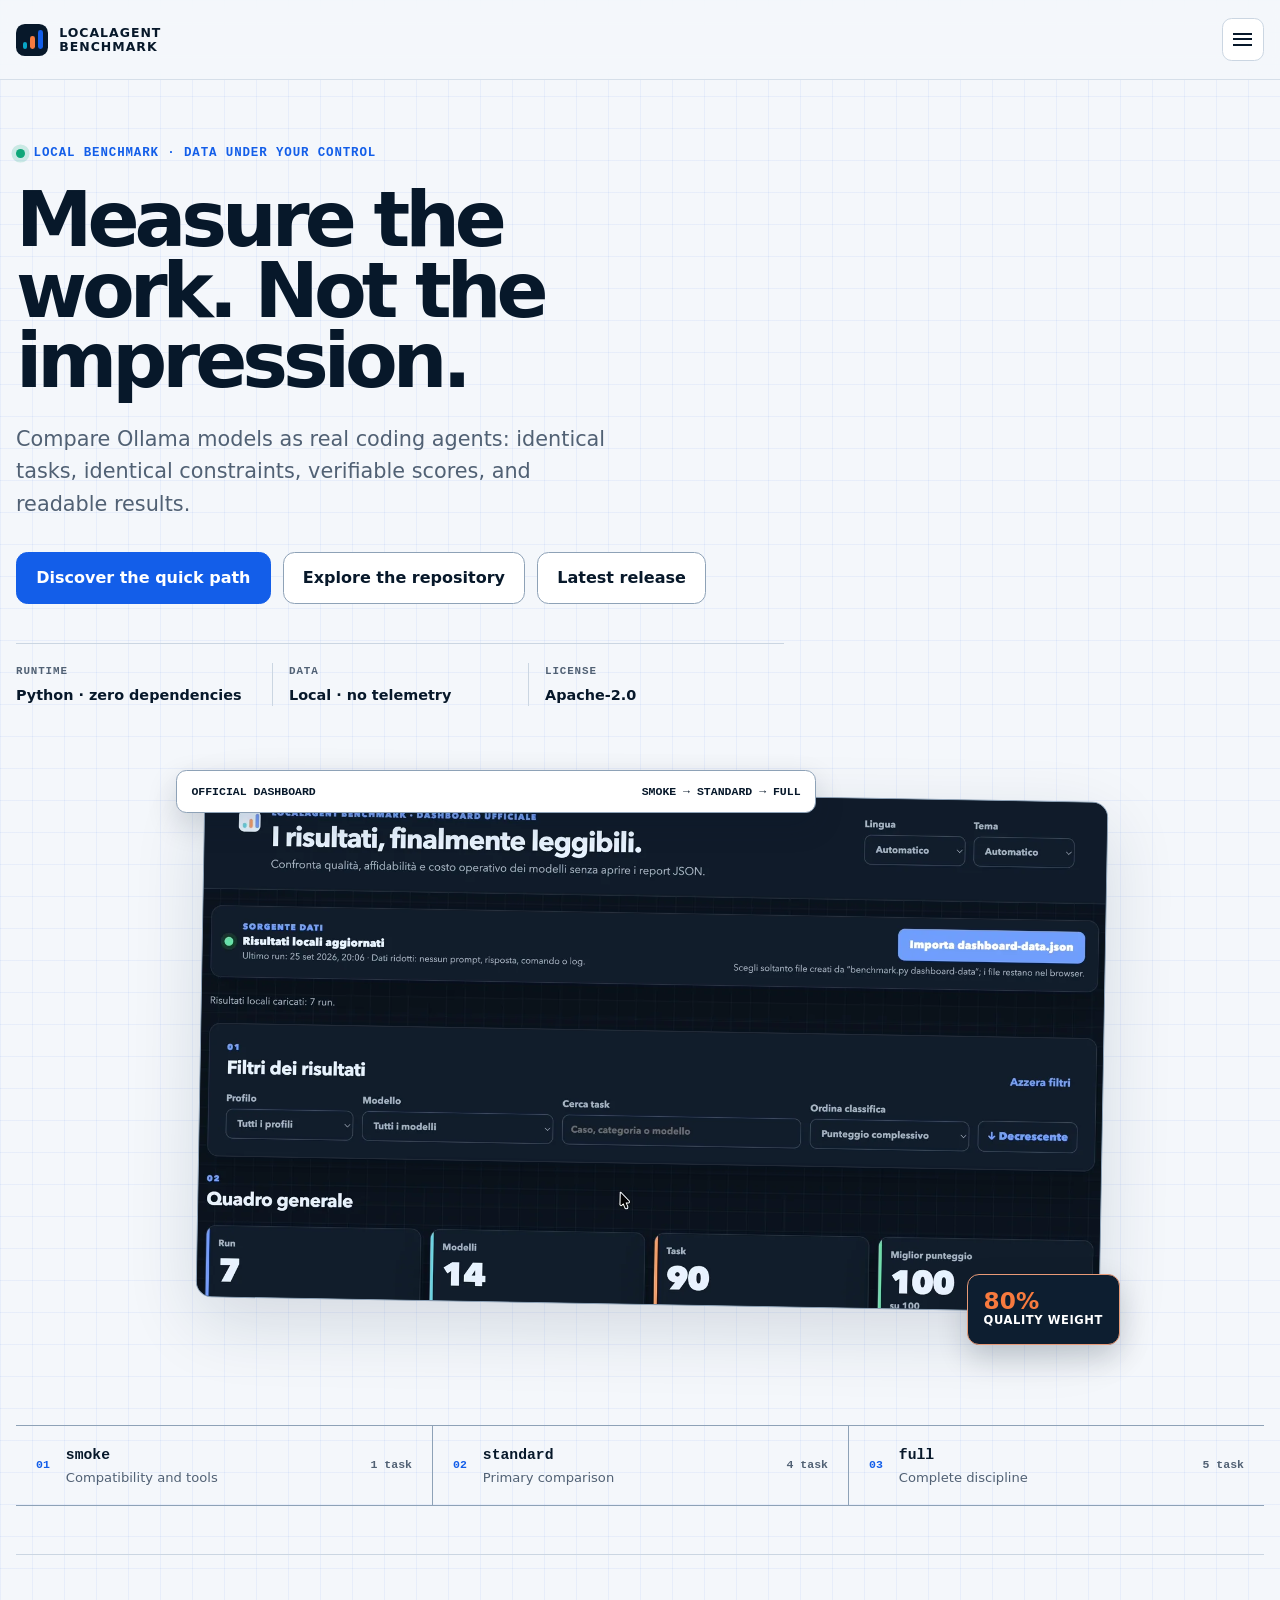
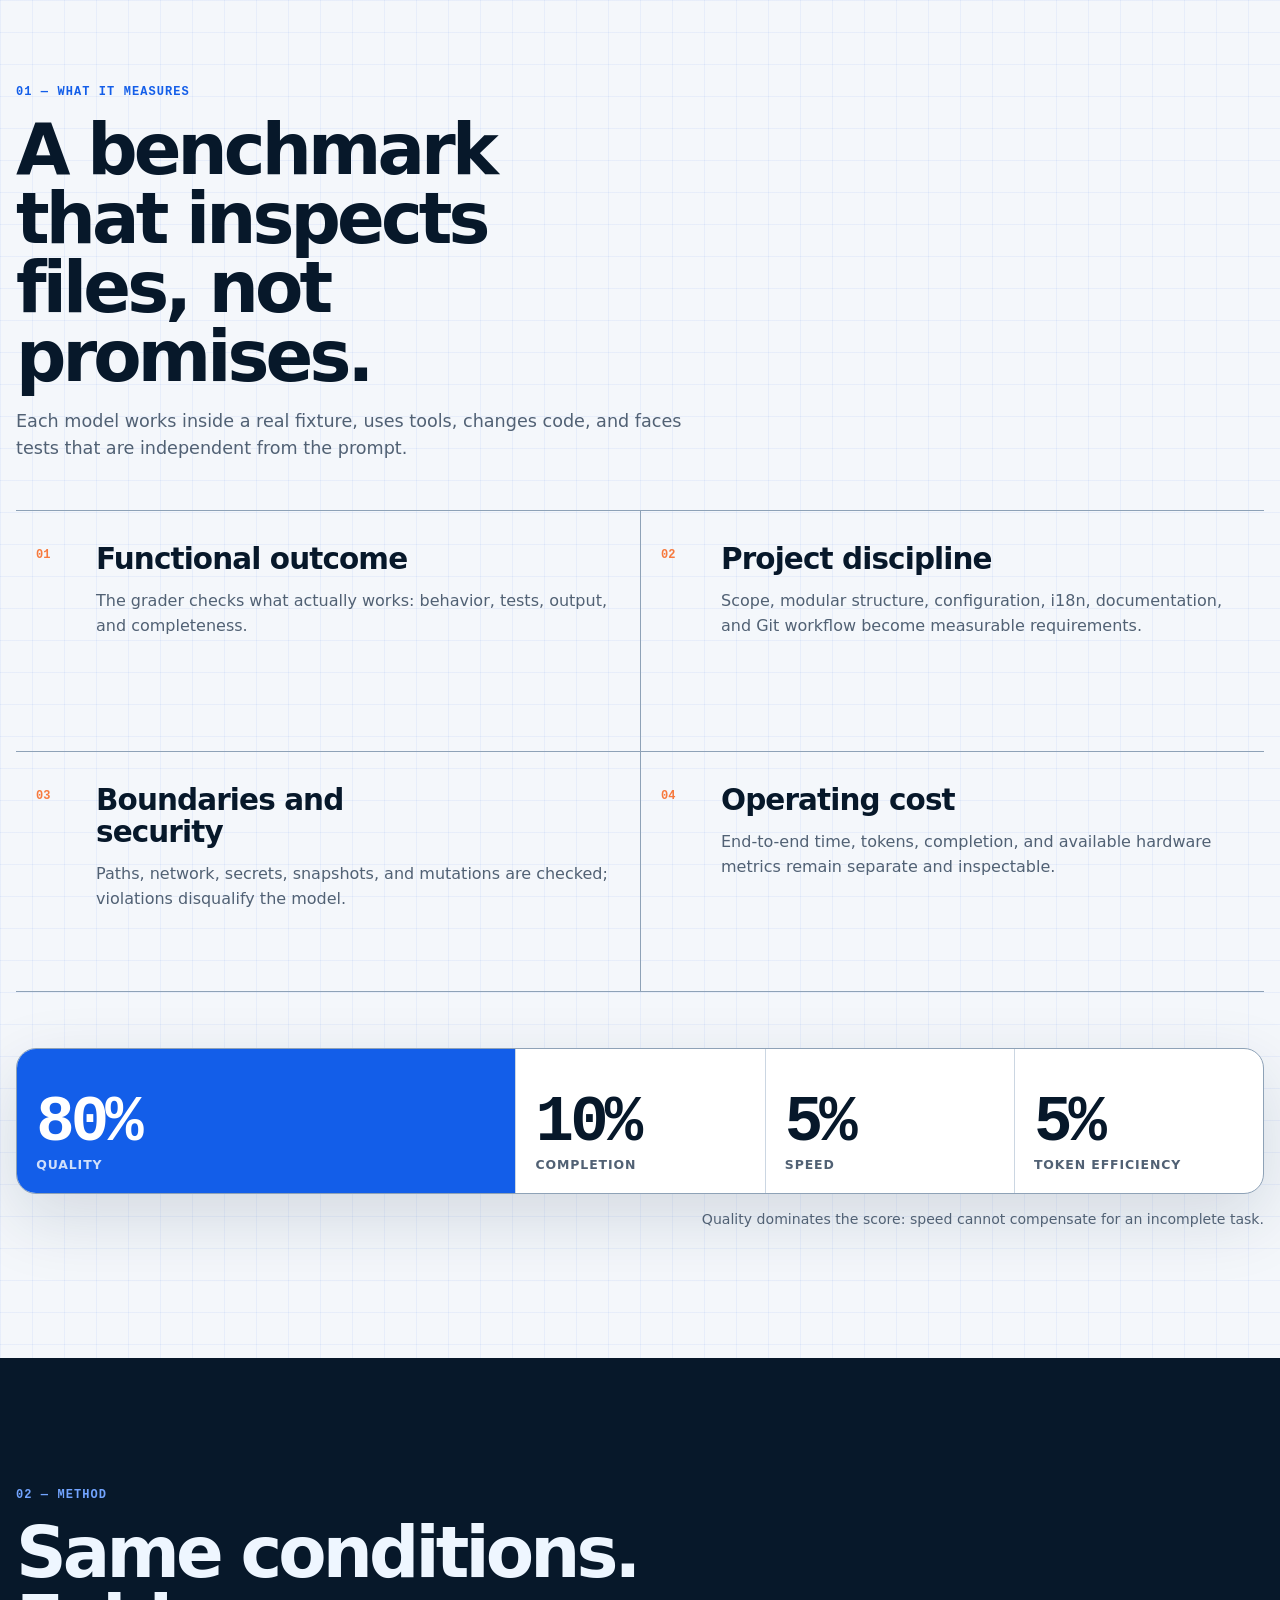
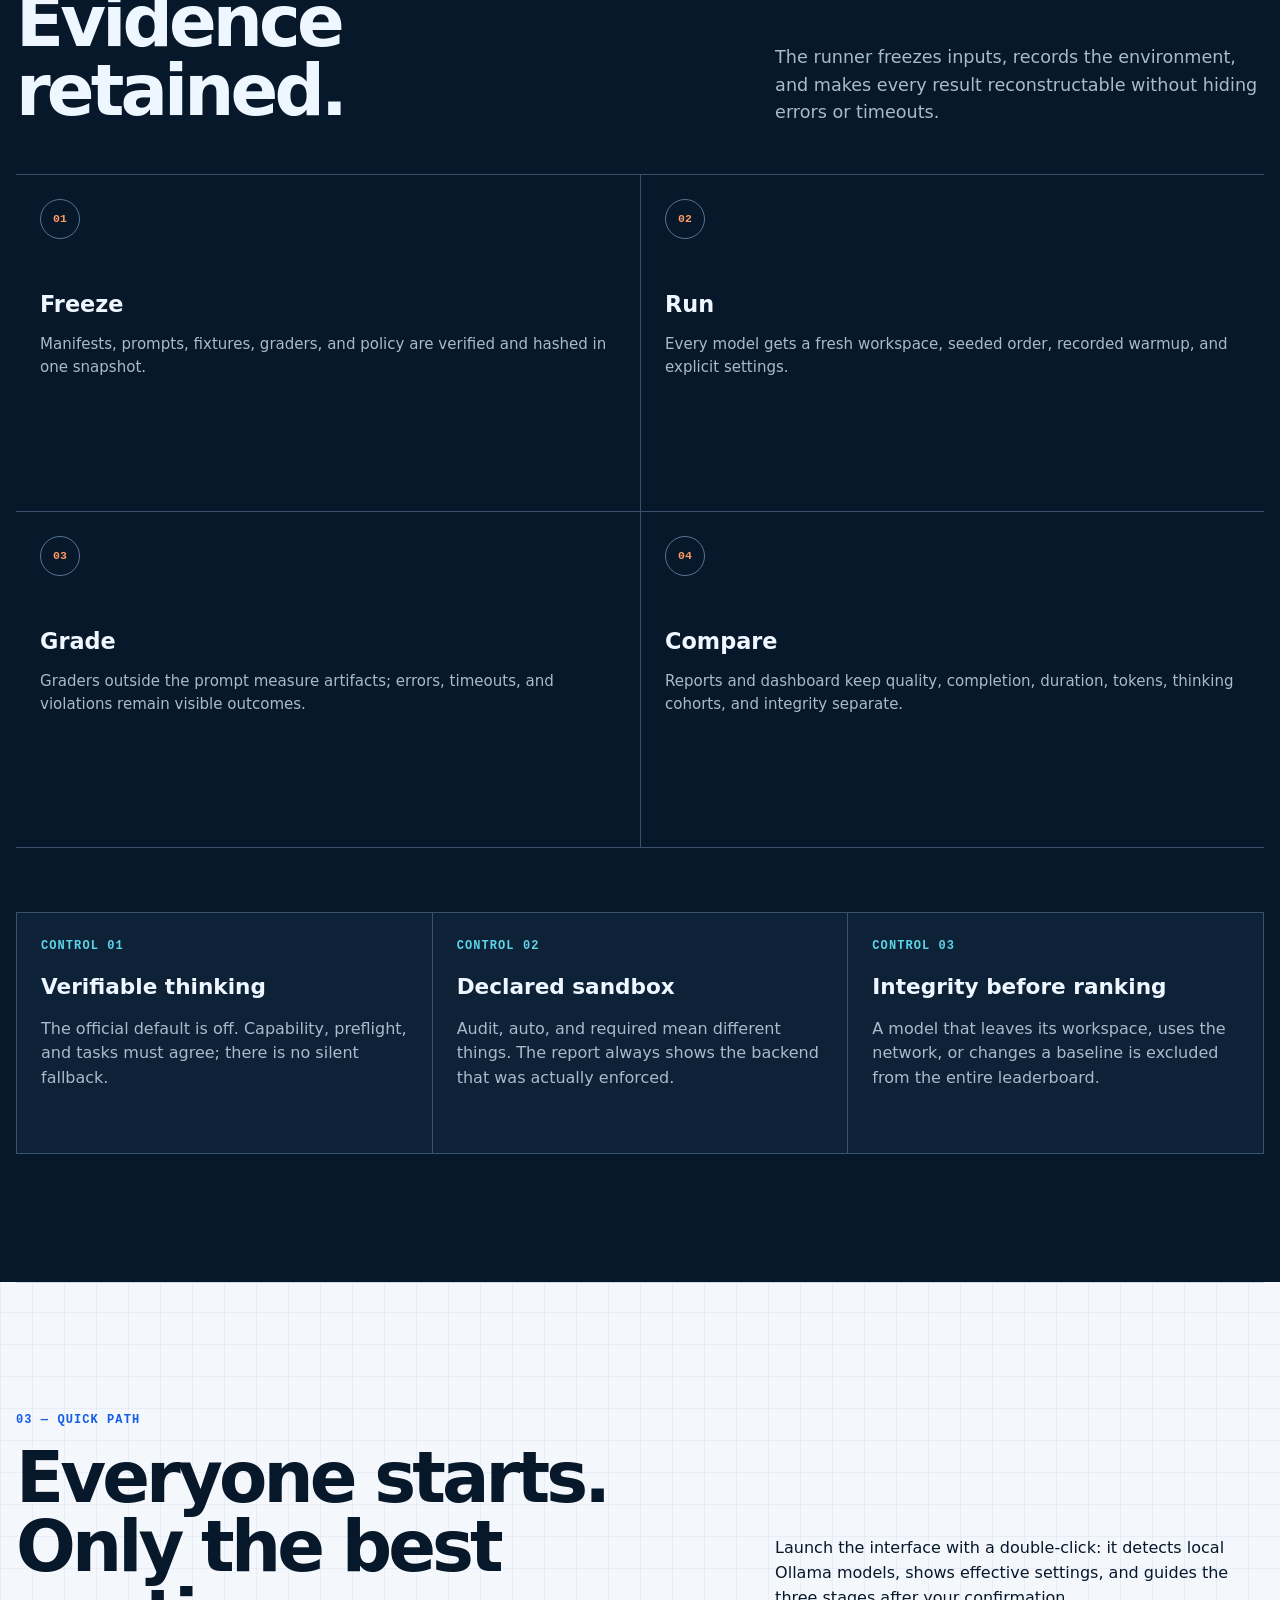
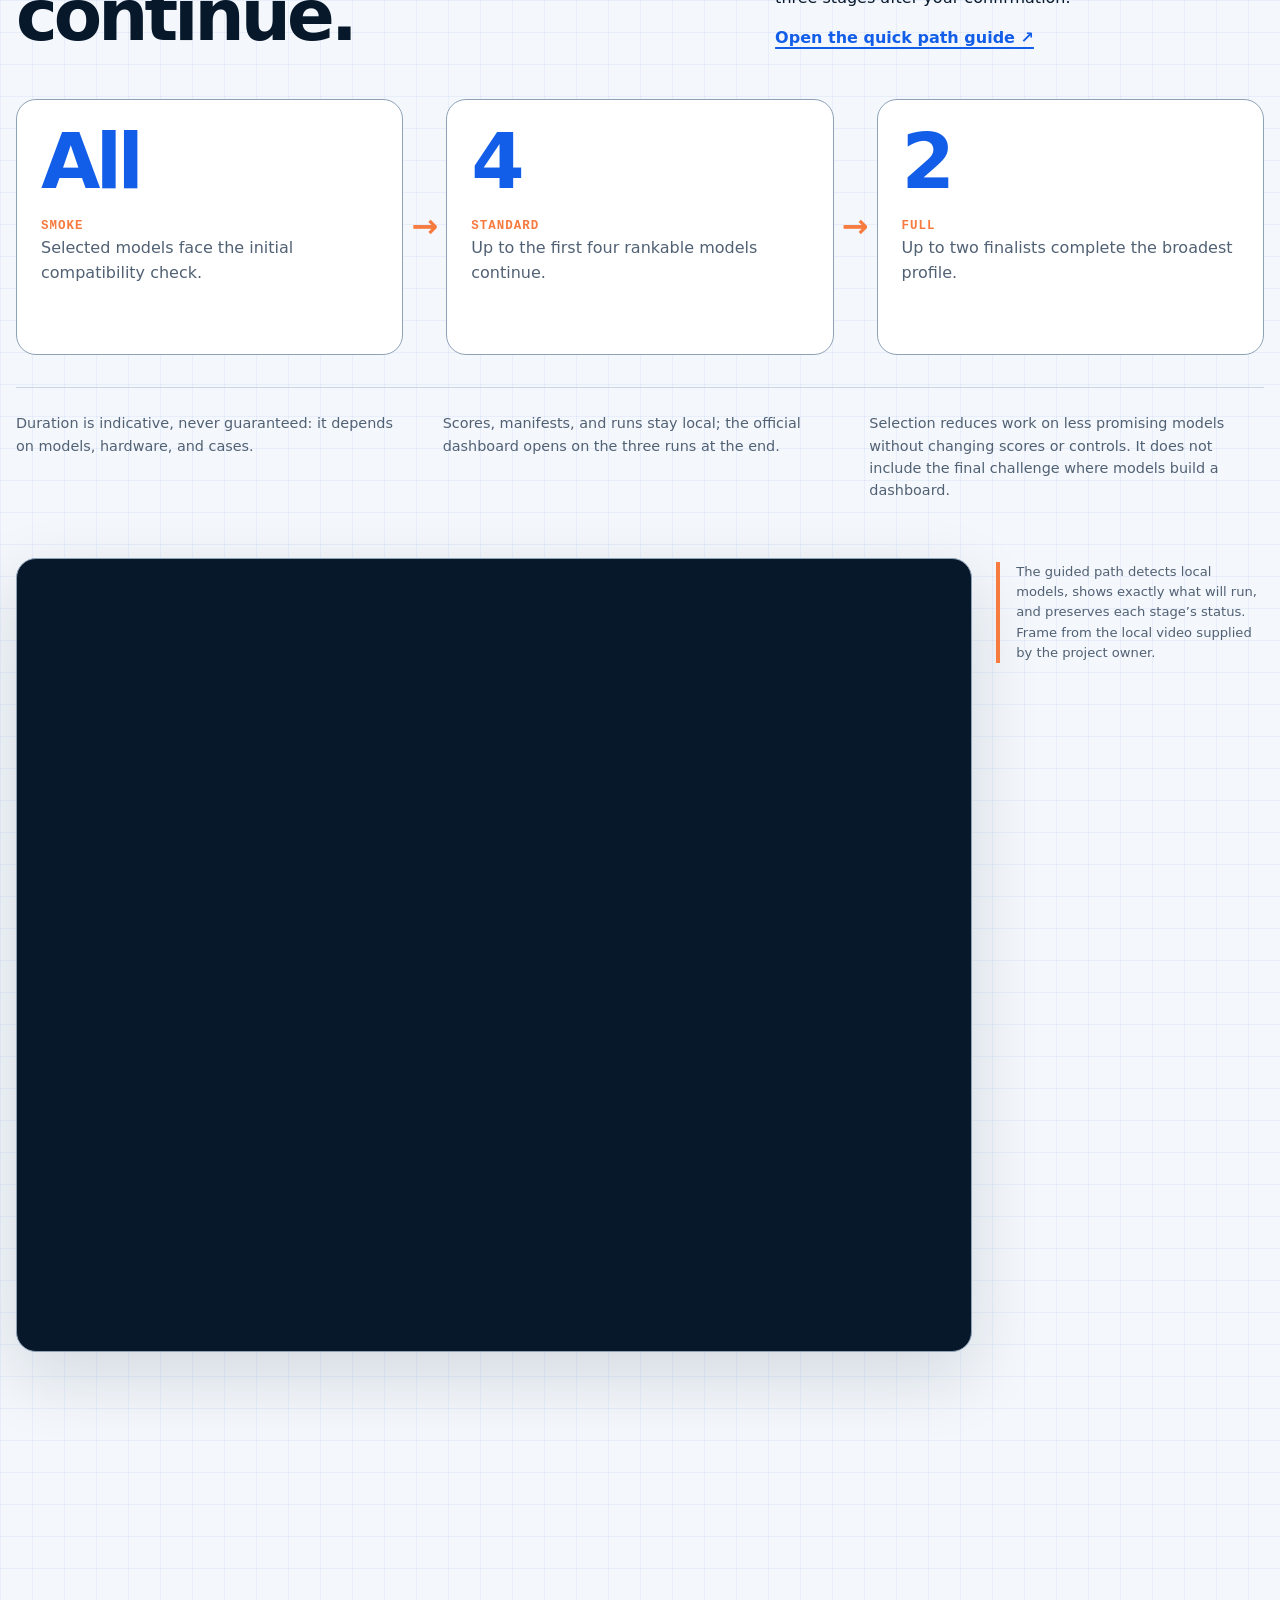
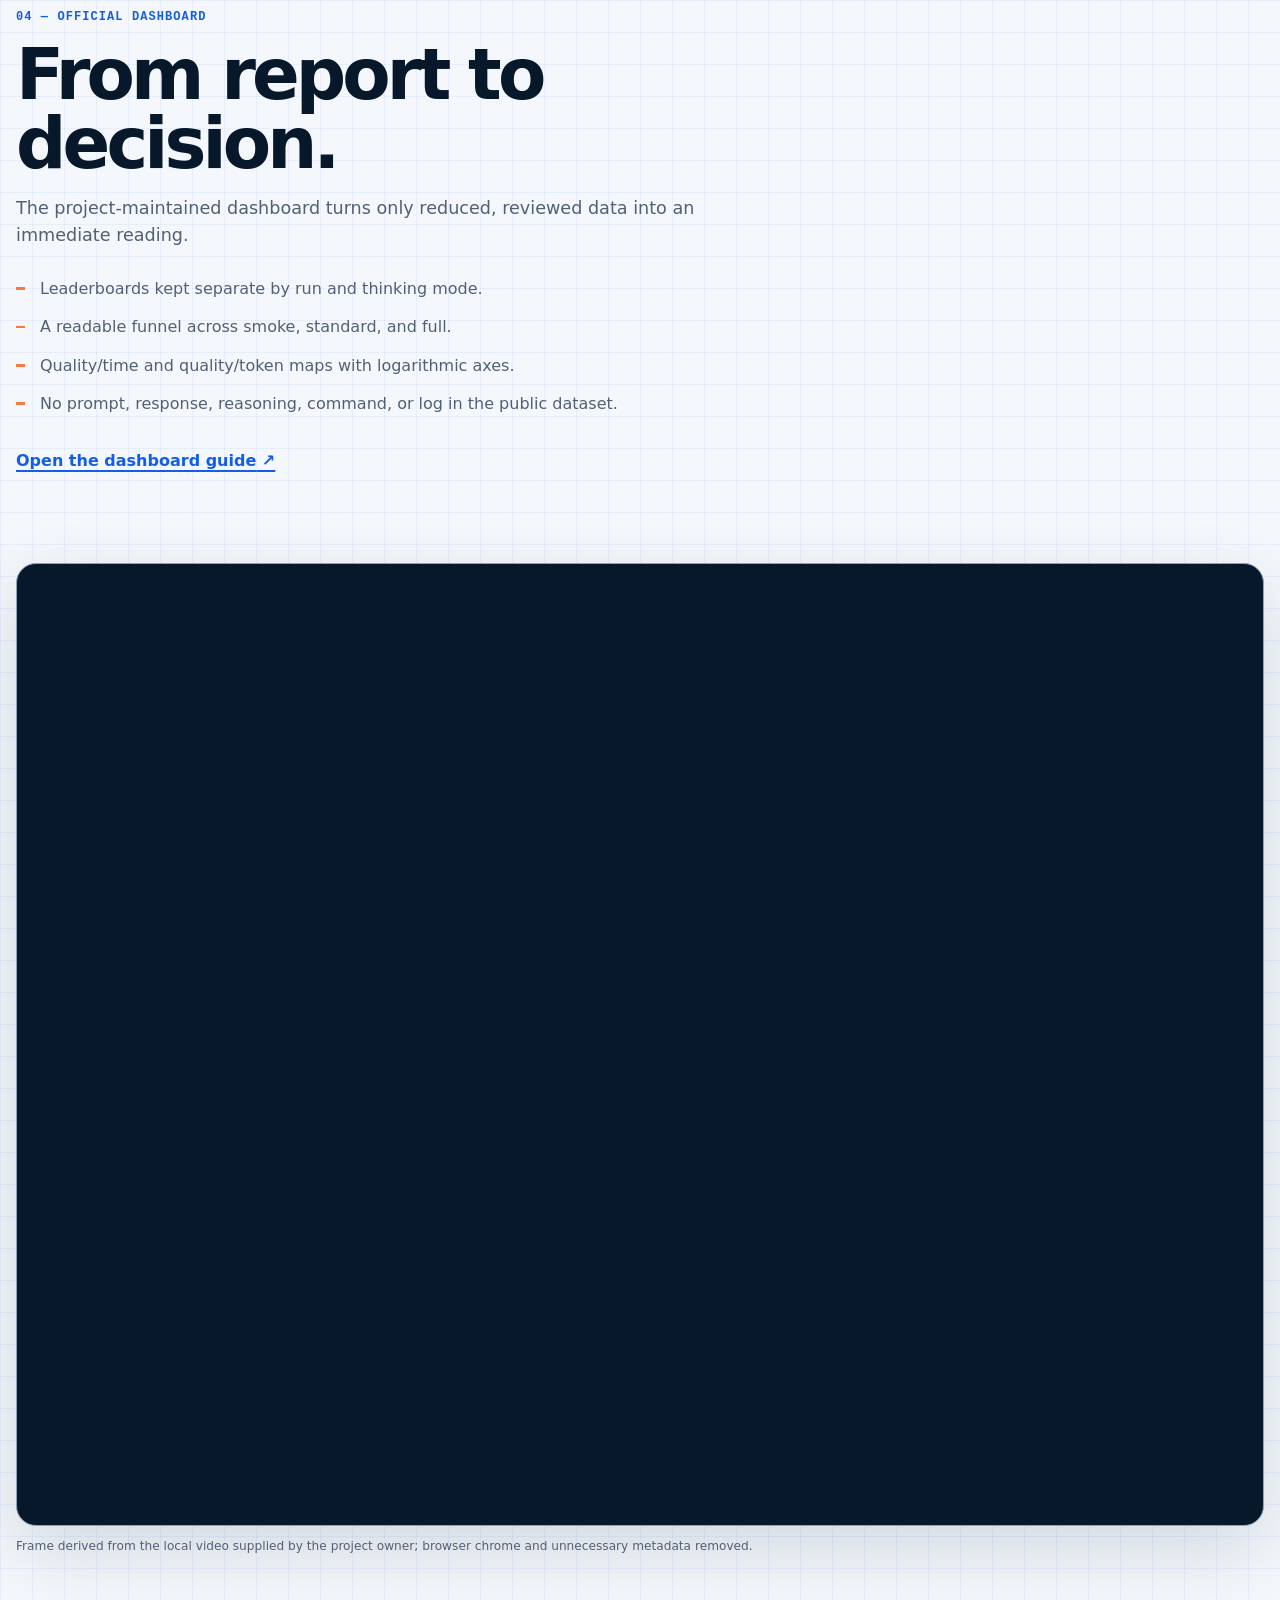
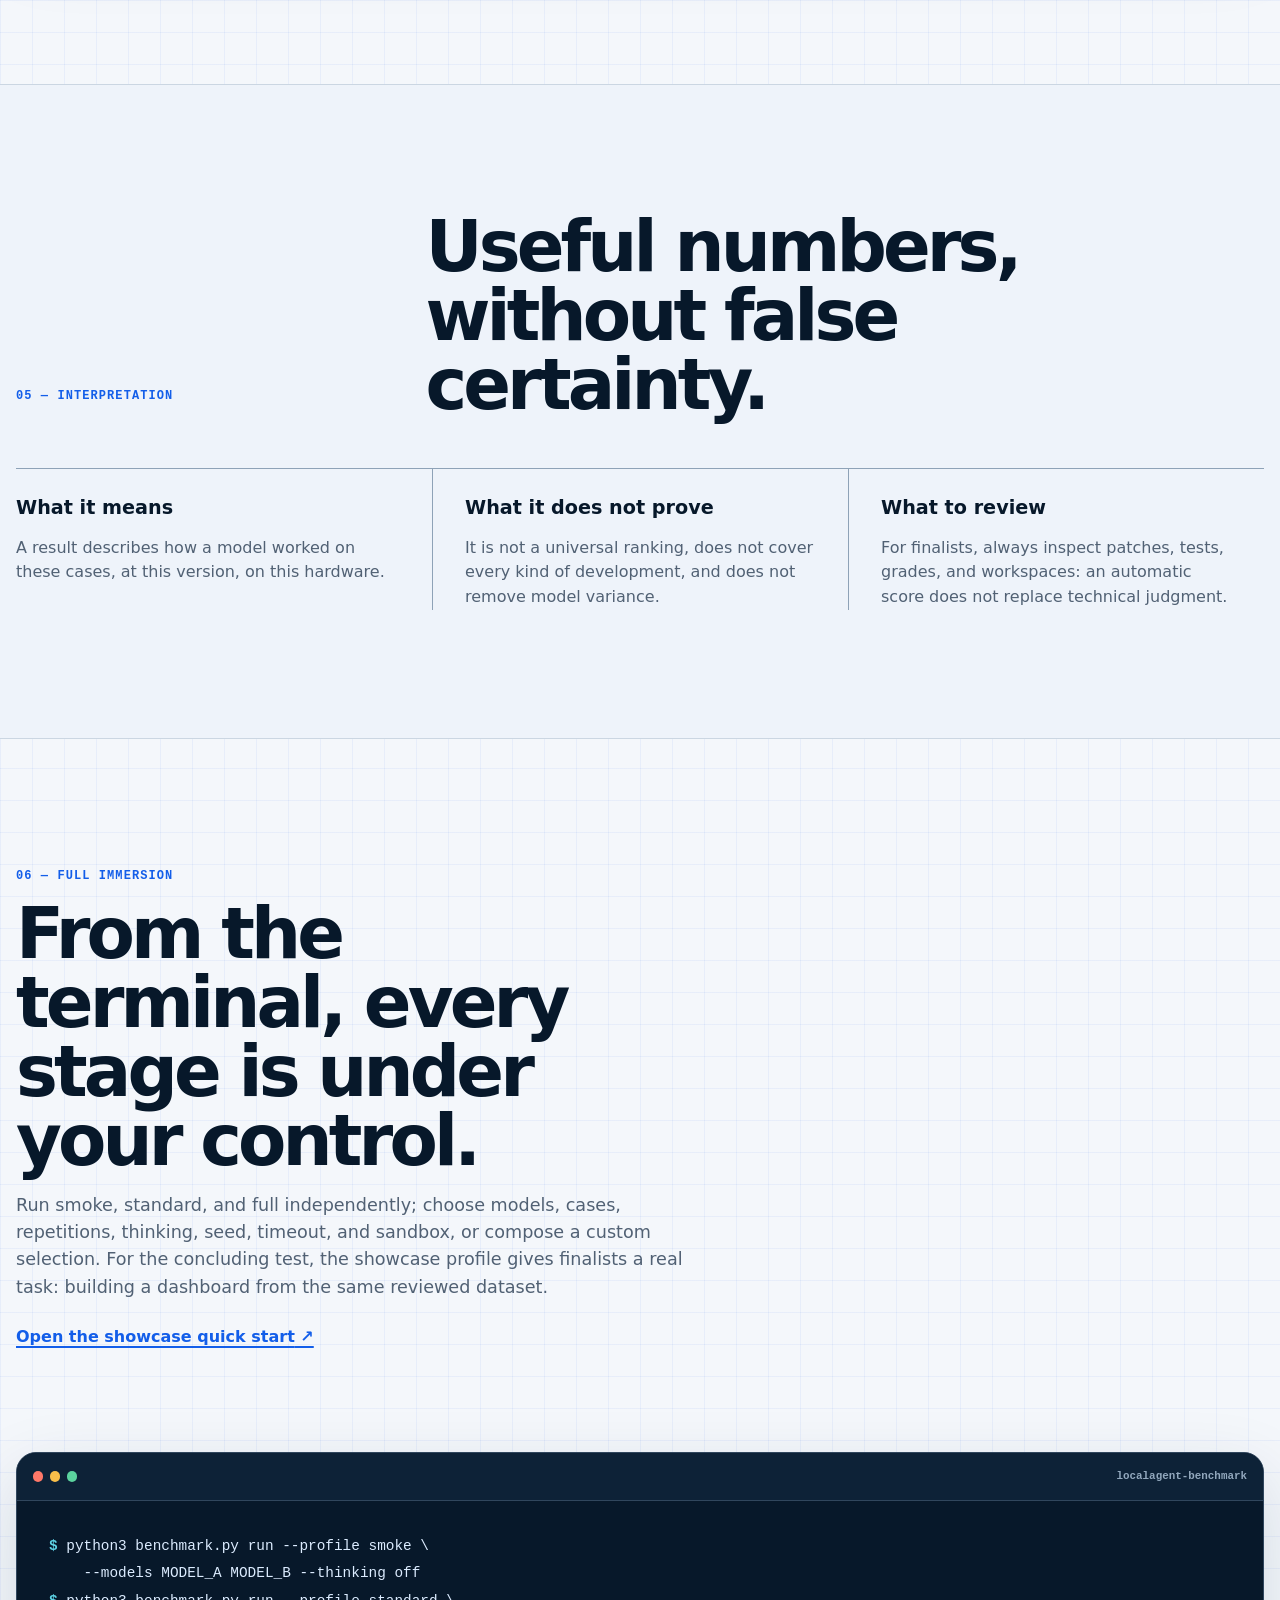
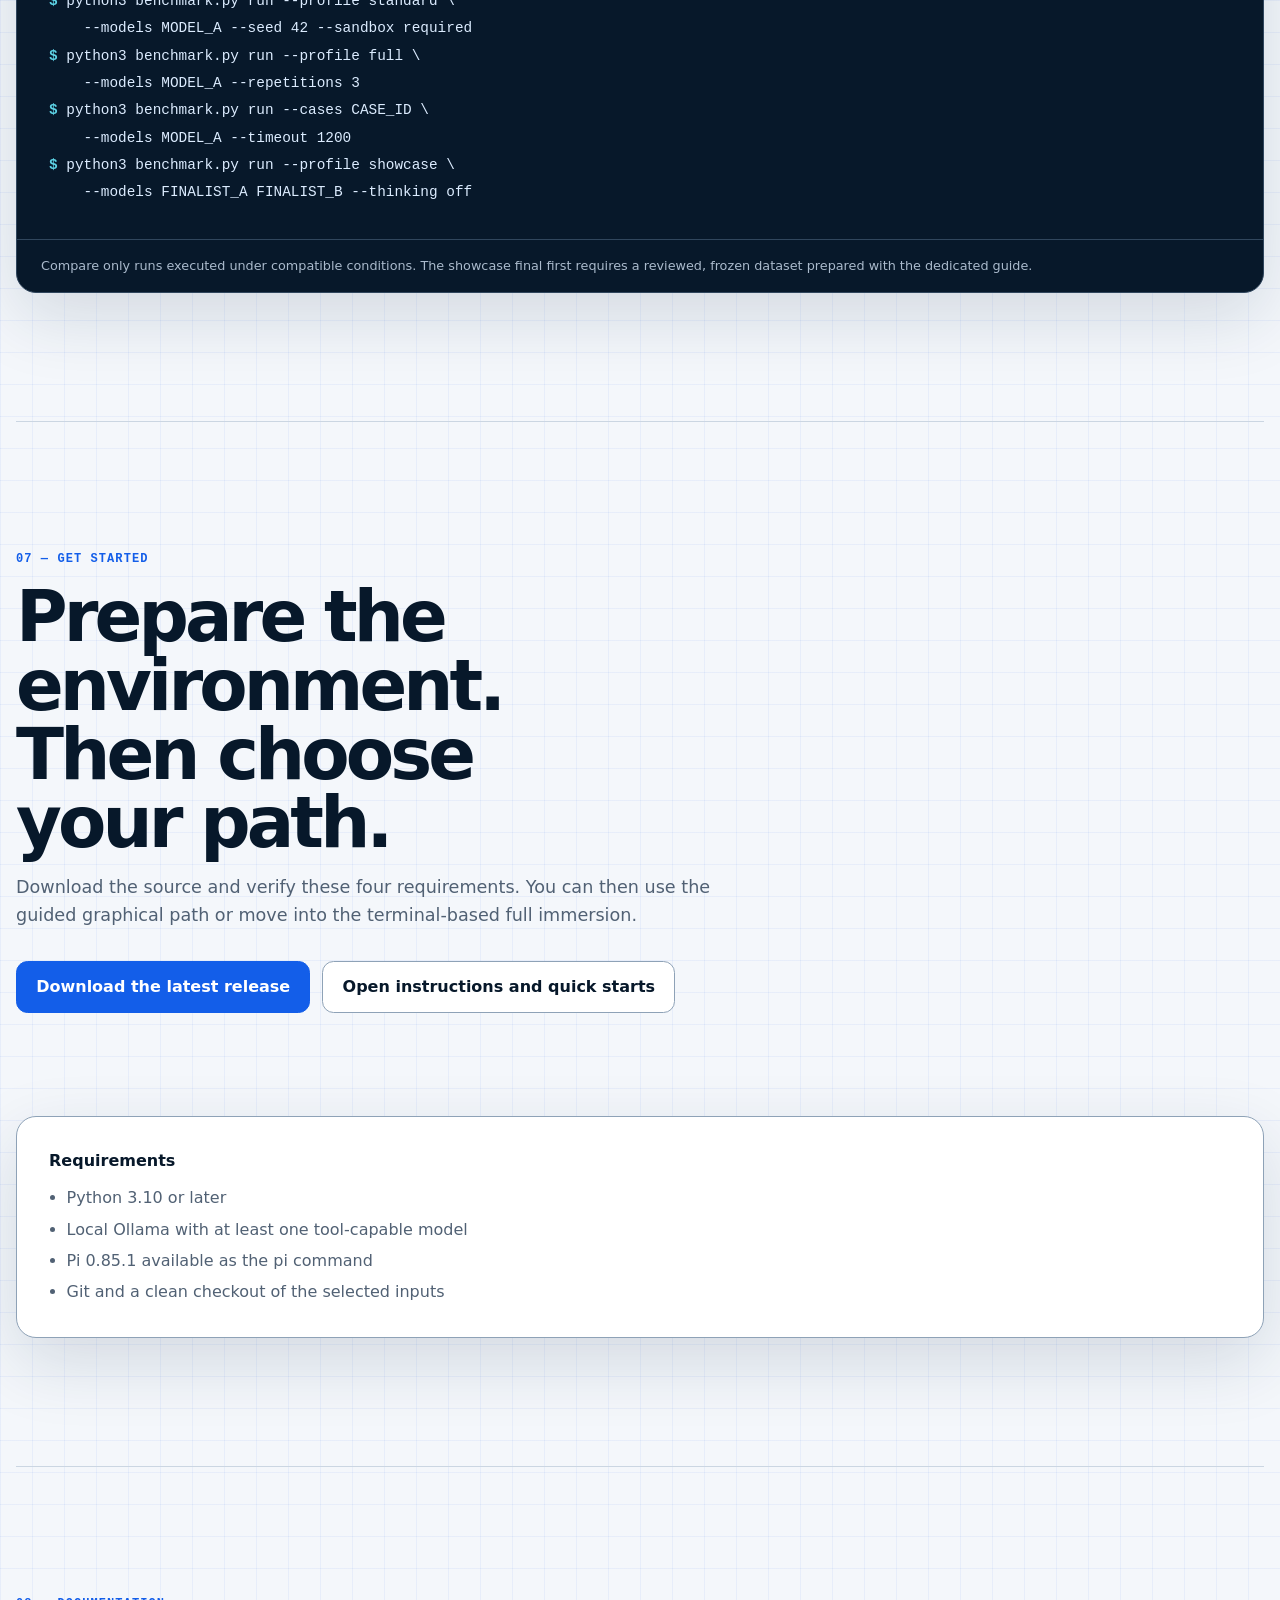
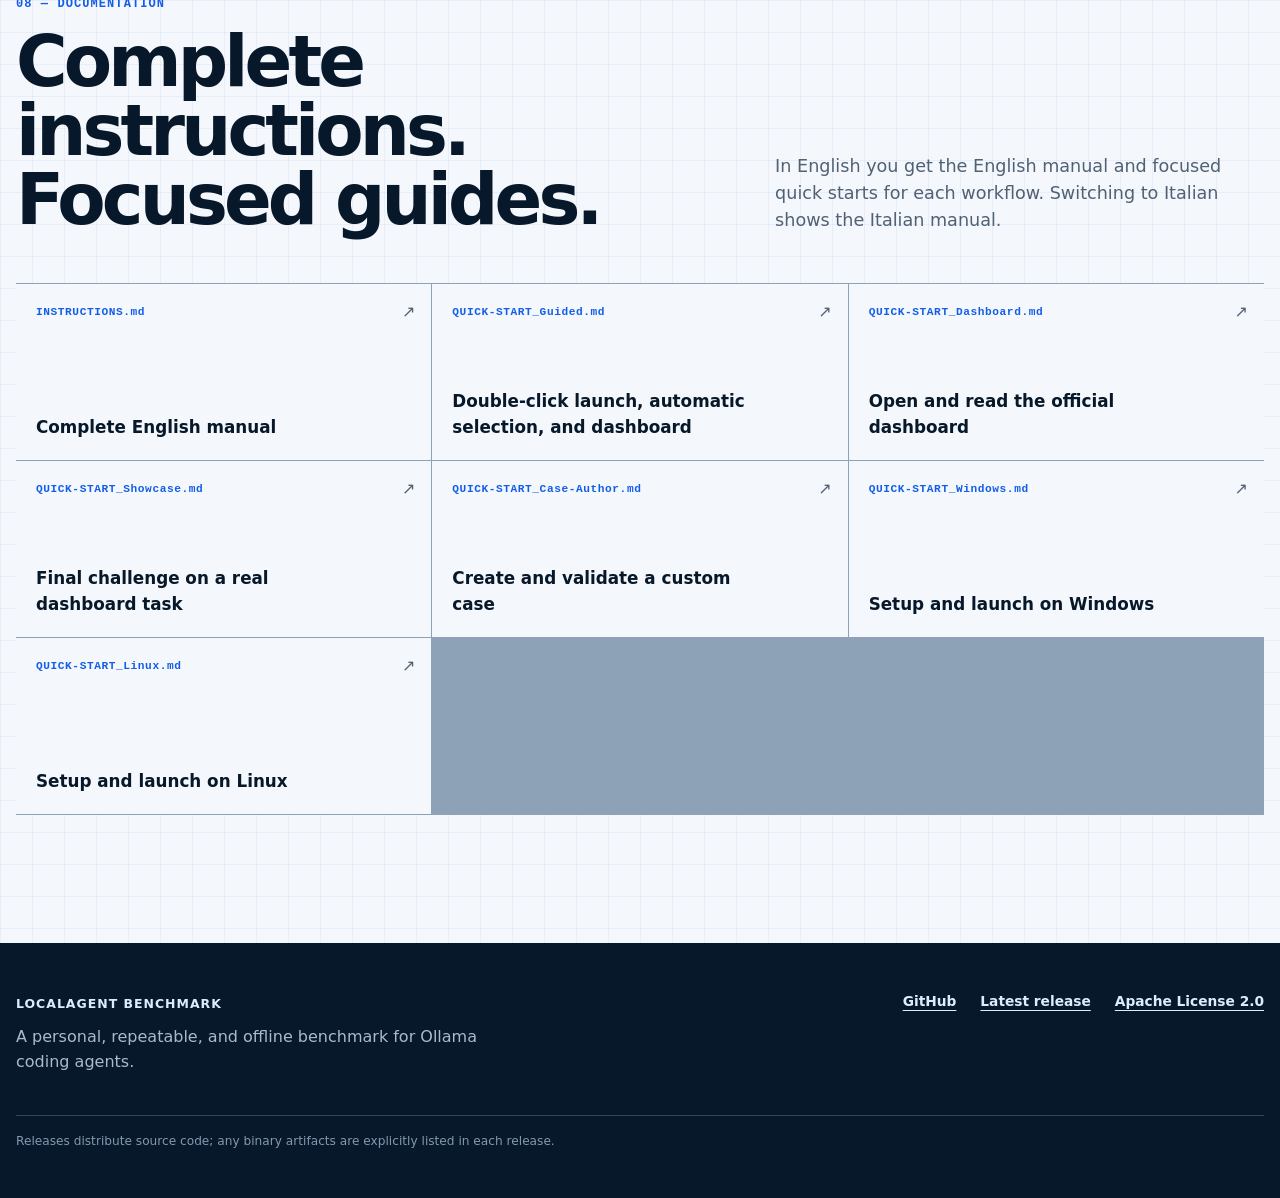
==== commit 7b9e9b00: "fix: refine landing navigation" ====
--- a/site/index.html
+++ b/site/index.html
@@ -35,22 +35,41 @@
 
       <div class="header-panel" id="site-navigation" data-header-panel>
         <nav class="primary-nav" aria-label="Primary" data-i18n-aria-label="nav_label">
-          <a href="#why" data-i18n="nav_why"></a>
-          <a href="#method" data-i18n="nav_method"></a>
-          <a href="#quick" data-i18n="nav_quick"></a>
-          <a href="#dashboard" data-i18n="nav_dashboard"></a>
-          <a href="#start" data-i18n="nav_start"></a>
+          <a href="#why" data-i18n="why_index"></a>
+          <a href="#method" data-i18n="method_index"></a>
+          <a href="#quick" data-i18n="quick_index"></a>
+          <a href="#dashboard" data-i18n="dashboard_index"></a>
+          <a href="#interpretation" data-i18n="limits_index"></a>
+          <a href="#immersion" data-i18n="immersion_index"></a>
+          <a href="#start" data-i18n="start_index"></a>
+          <a href="#docs" data-i18n="docs_index"></a>
         </nav>
 
         <div class="header-tools">
-          <label class="compact-control">
-            <span data-i18n="language"></span>
-            <select data-language-select></select>
-          </label>
-          <label class="compact-control">
-            <span data-i18n="theme"></span>
-            <select data-theme-select></select>
-          </label>
+          <div class="preference-group language-switch" role="group" aria-labelledby="language-switch-label">
+            <span class="visually-hidden" id="language-switch-label" data-i18n="language"></span>
+            <button type="button" data-language-option="it" aria-pressed="false">
+              <span aria-hidden="true">ITA</span><span class="visually-hidden" data-i18n="language_it"></span>
+            </button>
+            <button type="button" data-language-option="en" aria-pressed="false">
+              <span aria-hidden="true">ENG</span><span class="visually-hidden" data-i18n="language_en"></span>
+            </button>
+          </div>
+          <div class="preference-group theme-switch" role="group" aria-labelledby="theme-switch-label">
+            <span class="visually-hidden" id="theme-switch-label" data-i18n="theme"></span>
+            <button type="button" data-theme-option="auto" data-i18n-title="theme_auto" aria-pressed="false">
+              <svg viewBox="0 0 24 24" aria-hidden="true"><rect x="3" y="4" width="18" height="13" rx="2" fill="none" stroke="currentColor" stroke-width="1.8"/><path d="M8 21h8M12 17v4" fill="none" stroke="currentColor" stroke-width="1.8" stroke-linecap="round"/></svg>
+              <span class="visually-hidden" data-i18n="theme_auto"></span>
+            </button>
+            <button type="button" data-theme-option="light" data-i18n-title="theme_light" aria-pressed="false">
+              <svg viewBox="0 0 24 24" aria-hidden="true"><circle cx="12" cy="12" r="3.7" fill="none" stroke="currentColor" stroke-width="1.8"/><path d="M12 2v2.2M12 19.8V22M2 12h2.2M19.8 12H22M4.9 4.9l1.6 1.6M17.5 17.5l1.6 1.6M19.1 4.9l-1.6 1.6M6.5 17.5l-1.6 1.6" fill="none" stroke="currentColor" stroke-width="1.8" stroke-linecap="round"/></svg>
+              <span class="visually-hidden" data-i18n="theme_light"></span>
+            </button>
+            <button type="button" data-theme-option="dark" data-i18n-title="theme_dark" aria-pressed="false">
+              <svg viewBox="0 0 24 24" aria-hidden="true"><path d="M20.1 15.2A8.5 8.5 0 0 1 8.8 3.9 8.5 8.5 0 1 0 20.1 15.2Z" fill="none" stroke="currentColor" stroke-width="1.8" stroke-linejoin="round"/></svg>
+              <span class="visually-hidden" data-i18n="theme_dark"></span>
+            </button>
+          </div>
           <a class="home-link" href="https://glaucosilvestri.it" rel="noreferrer" data-i18n-aria-label="personal_site">
             <svg viewBox="0 0 24 24" aria-hidden="true">
               <path d="M3 10.8 12 3l9 7.8v9.7a.5.5 0 0 1-.5.5H15v-6H9v6H3.5a.5.5 0 0 1-.5-.5Z" fill="none" stroke="currentColor" stroke-width="1.8" stroke-linejoin="round"/>
@@ -249,7 +268,7 @@
         </figure>
       </section>
 
-      <section class="section section-limits">
+      <section class="section section-limits" id="interpretation">
         <div>
           <p class="section-index">05 — <span data-i18n="limits_index"></span></p>
           <h2 data-i18n="limits_title"></h2>
--- a/site/css/styles.css
+++ b/site/css/styles.css
@@ -62,6 +62,17 @@
 button, select { color: inherit; font: inherit; }
 img { display: block; max-width: 100%; }
 
+.visually-hidden {
+  position: absolute;
+  width: 1px;
+  height: 1px;
+  padding: 0;
+  overflow: hidden;
+  clip: rect(0 0 0 0);
+  white-space: nowrap;
+  border: 0;
+}
+
 :focus-visible {
   outline: 3px solid var(--orange);
   outline-offset: 4px;
@@ -88,7 +99,7 @@
   top: 0;
   display: flex;
   align-items: center;
-  gap: 2rem;
+  gap: 1.5rem;
   width: 100%;
   min-height: 5rem;
   padding: 0.7rem max(1rem, calc((100% - 88rem) / 2));
@@ -136,22 +147,51 @@
   display: flex;
   align-items: center;
   justify-content: space-between;
-  gap: 2rem;
+  gap: 1rem;
   width: 100%;
 }
 
 .primary-nav { display: flex; align-items: center; gap: 0.25rem; }
 .primary-nav a {
-  padding: 0.65rem 0.75rem;
+  padding: 0.65rem 0.45rem;
   border-radius: 0.55rem;
   color: var(--muted);
   font-size: 0.9rem;
   font-weight: 750;
   text-decoration: none;
+  white-space: nowrap;
 }
 .primary-nav a:hover, .primary-nav a[aria-current="true"] { color: var(--ink); background: var(--surface-raised); }
 
-.header-tools { display: flex; align-items: end; gap: 0.65rem; }
+.header-tools { display: flex; align-items: center; gap: 0.45rem; }
+.preference-group {
+  display: inline-flex;
+  gap: 0.15rem;
+  padding: 0.18rem;
+  border: 1px solid var(--line);
+  border-radius: 0.6rem;
+  background: var(--surface);
+}
+.preference-group button {
+  display: grid;
+  place-items: center;
+  min-width: 2rem;
+  height: 2rem;
+  padding: 0 0.45rem;
+  border: 0;
+  border-radius: 0.42rem;
+  color: var(--muted);
+  background: transparent;
+  font-family: var(--font-mono);
+  font-size: 0.68rem;
+  font-weight: 850;
+  letter-spacing: 0.03em;
+  cursor: pointer;
+}
+.preference-group button:hover { color: var(--ink); background: var(--surface-raised); }
+.preference-group button[aria-pressed="true"] { color: var(--ink); background: var(--surface-raised); box-shadow: 0 1px 4px color-mix(in srgb, var(--ink) 16%, transparent); }
+.theme-switch button { width: 2rem; padding: 0; }
+.theme-switch svg { width: 1.05rem; height: 1.05rem; }
 .compact-control { display: grid; gap: 0.15rem; color: var(--muted); font-size: 0.7rem; font-weight: 800; letter-spacing: 0.06em; text-transform: uppercase; }
 .compact-control select {
   min-height: 2.4rem;
@@ -338,7 +378,7 @@
 .section-heading > p:last-child,
 .heading-split > p,
 .dashboard-intro,
-.start-copy > p {
+.start-copy > p:not(.section-index) {
   max-width: 44rem;
   margin: 1rem 0 0;
   color: var(--muted);
@@ -476,7 +516,7 @@
 .error-copy h1 { max-width: 11ch; }
 .error-copy > p:not(.section-index) { max-width: 38rem; margin: 1.5rem 0 2rem; color: var(--muted); font-size: 1.15rem; }
 
-@media (max-width: 70rem) {
+@media (max-width: 89rem) {
   .site-header { align-items: center; }
   .menu-toggle {
     display: grid;
@@ -496,6 +536,8 @@
     right: 1rem;
     display: none;
     width: min(28rem, calc(100% - 2rem));
+    max-height: calc(100vh - 5rem);
+    overflow-y: auto;
     padding: 1rem;
     border: 1px solid var(--line);
     border-radius: 0 0 0.9rem 0.9rem;
@@ -504,7 +546,7 @@
   }
   .header-panel[data-open="true"] { display: grid; gap: 1rem; }
   .primary-nav { display: grid; }
-  .header-tools { display: grid; grid-template-columns: 1fr 1fr auto; align-items: end; }
+  .header-tools { flex-wrap: wrap; justify-content: flex-end; }
   .compact-control select { width: 100%; }
   .hero { grid-template-columns: 1fr; min-height: auto; padding-top: 4rem; }
   .hero-copy { max-width: 48rem; }
